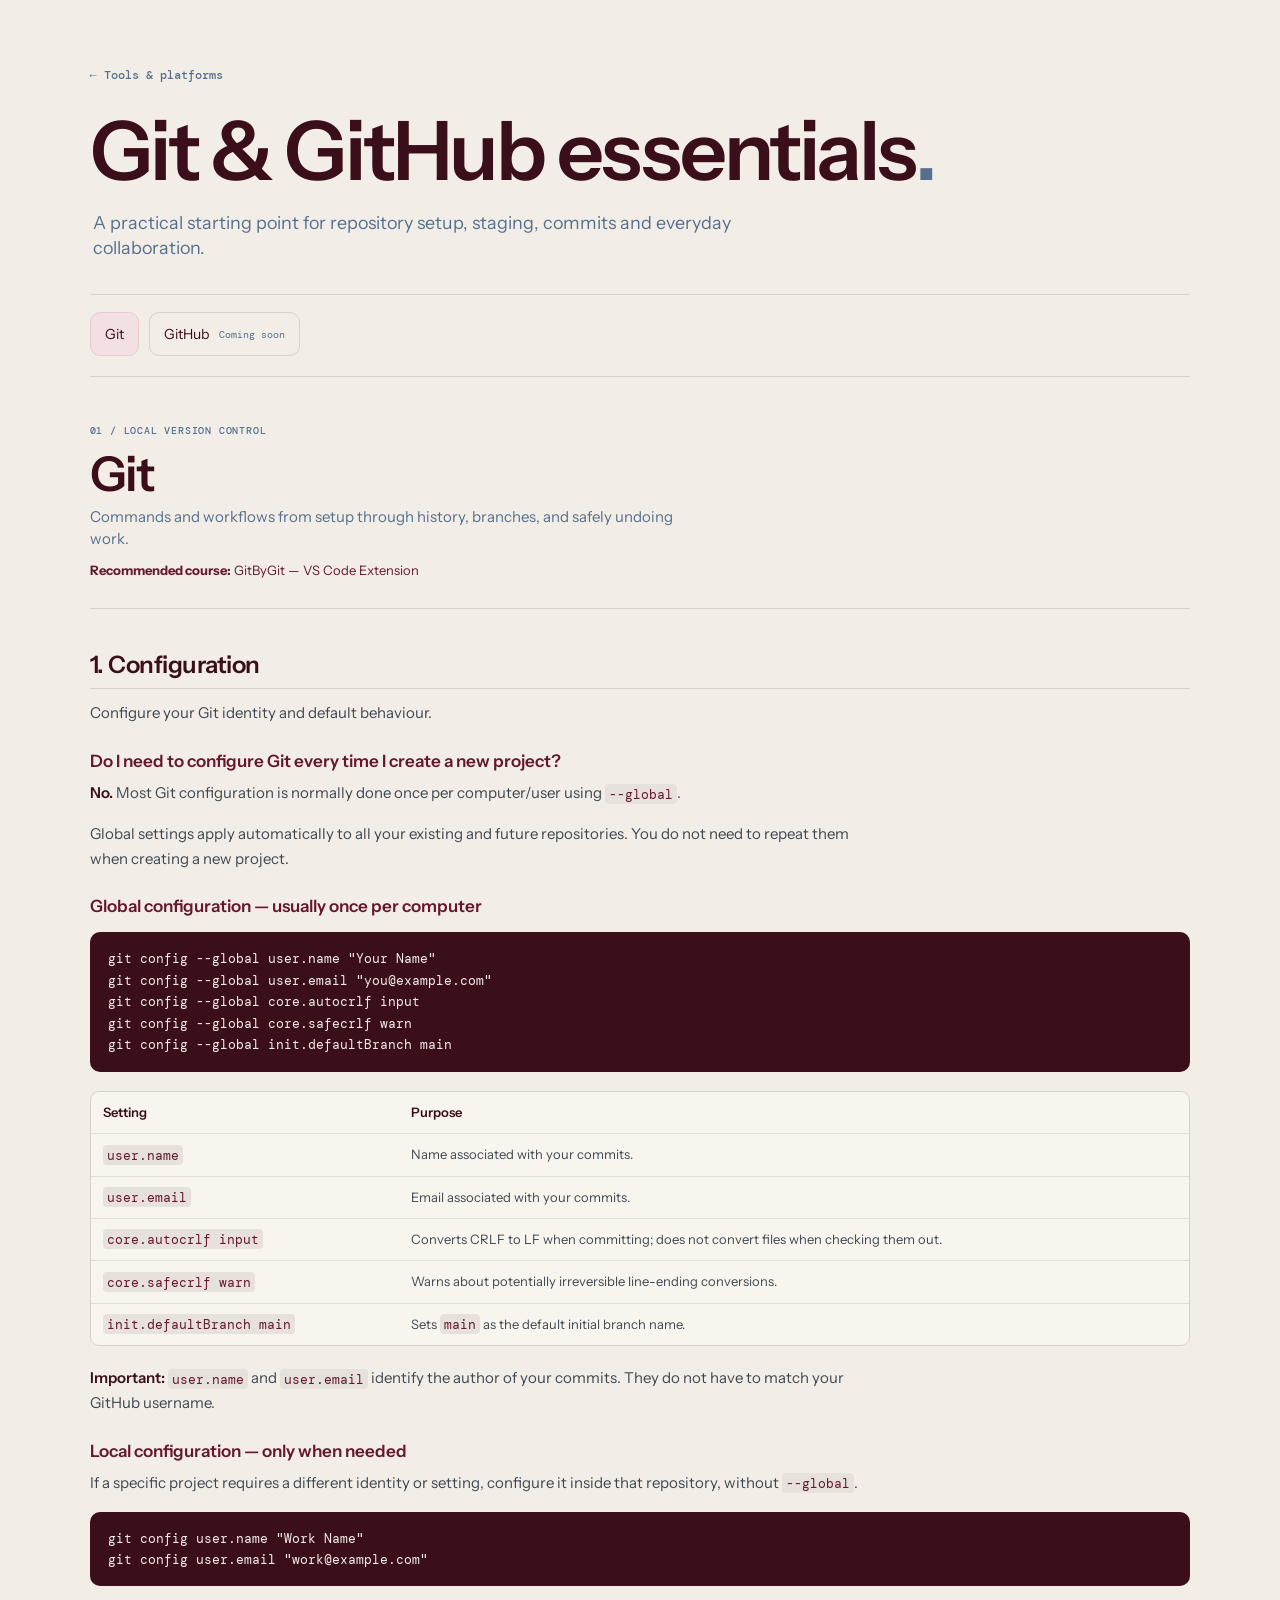
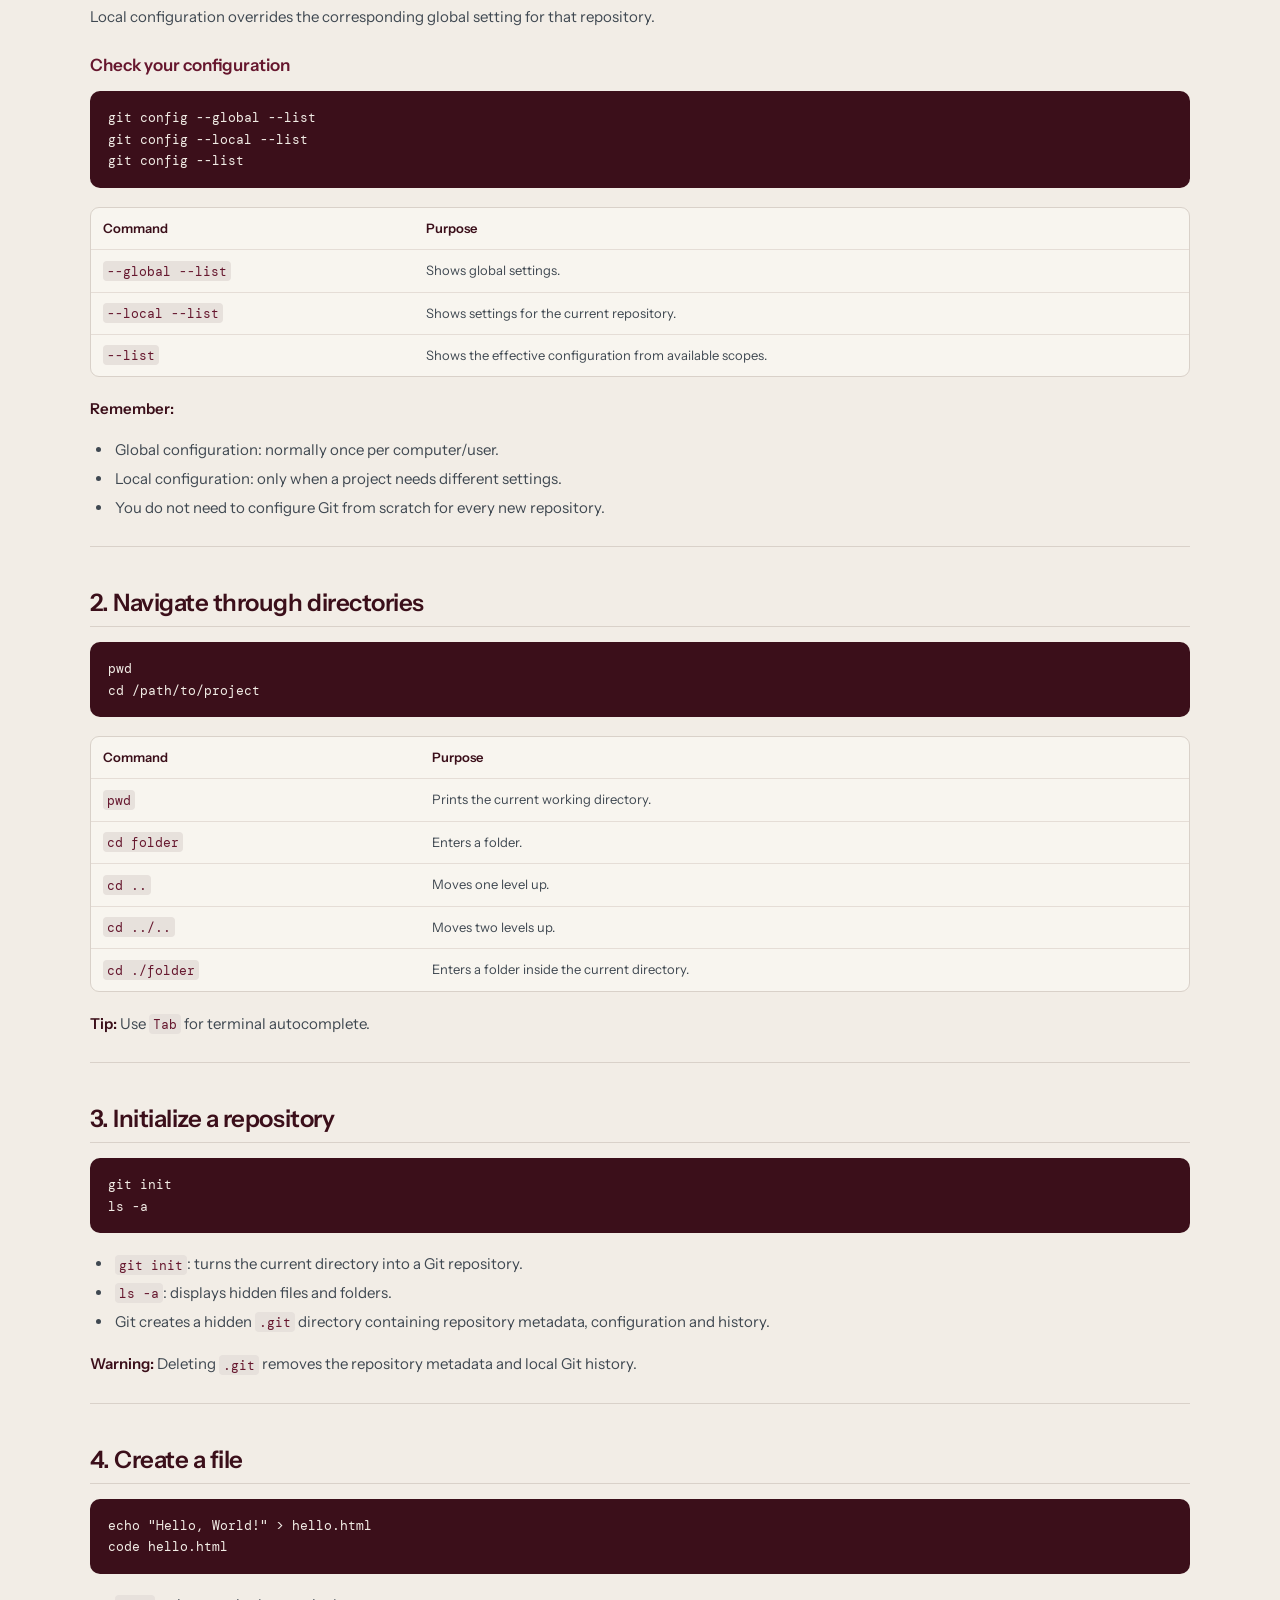
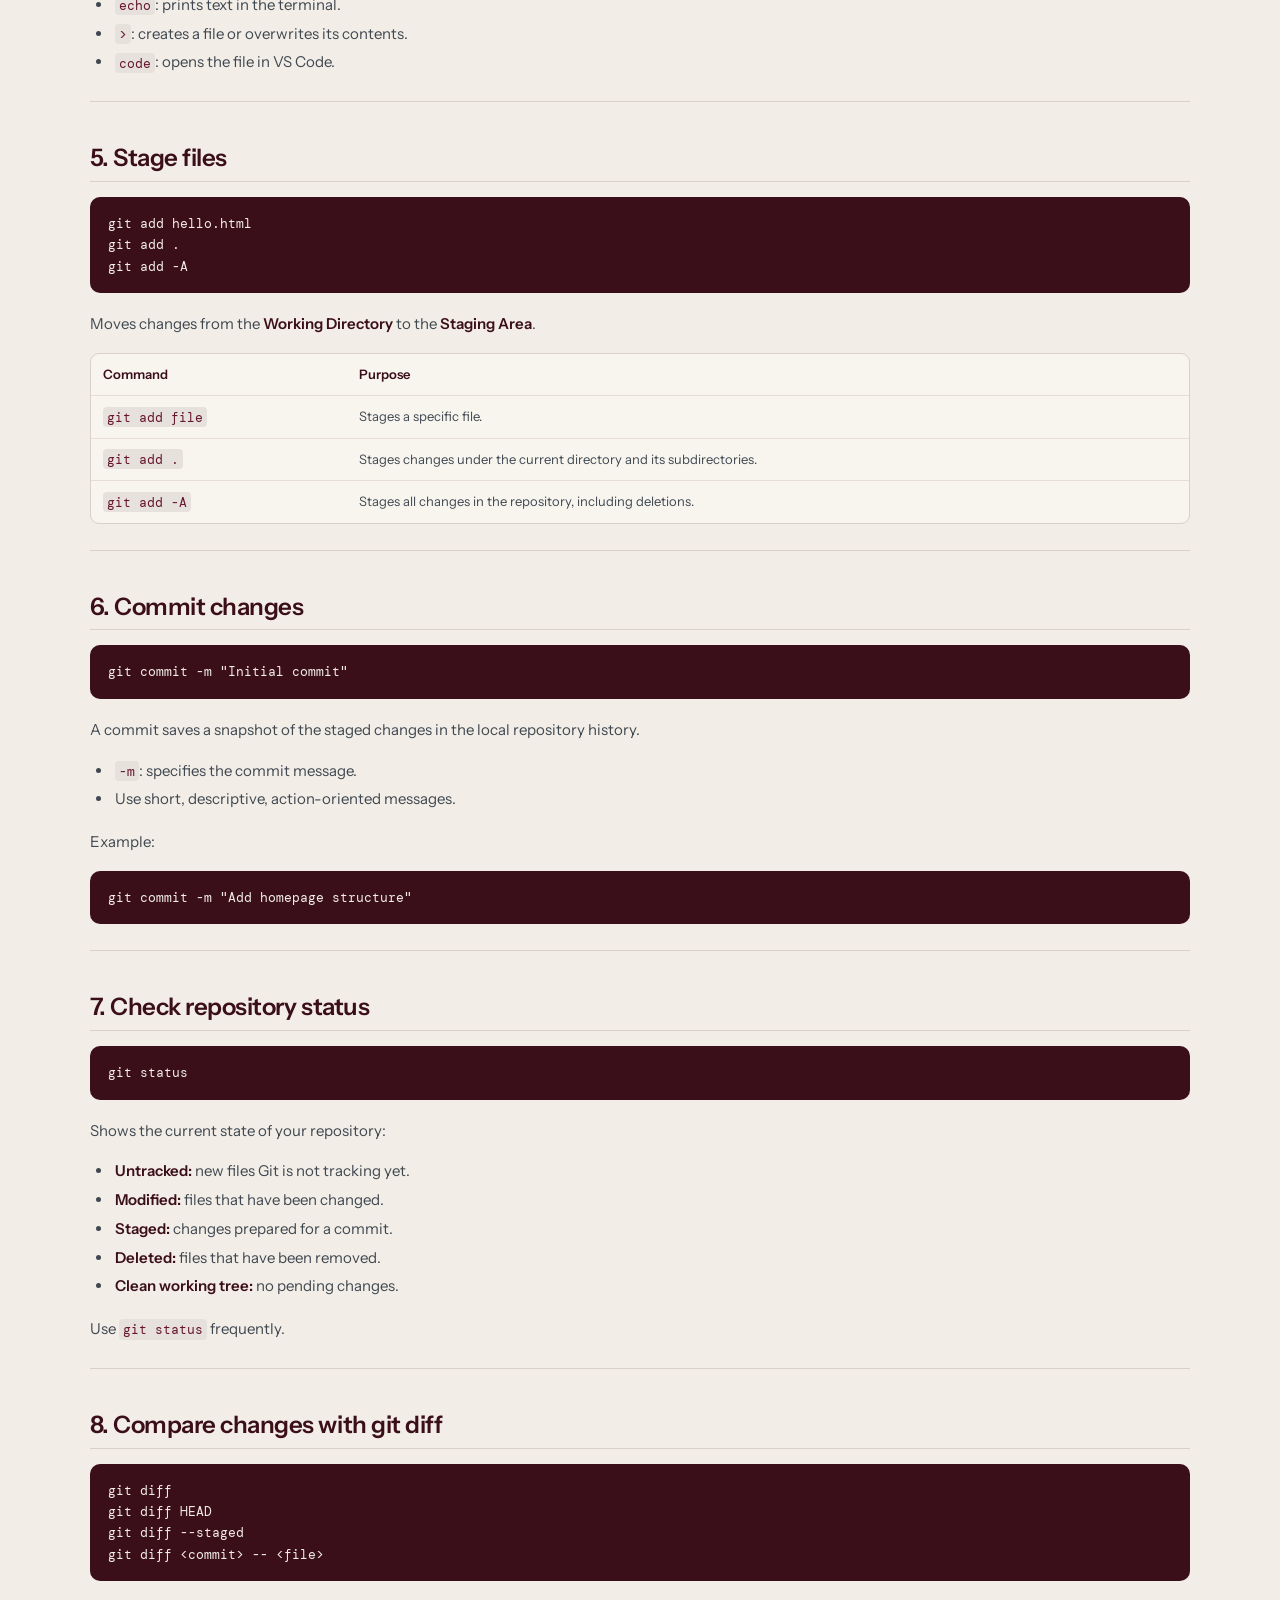
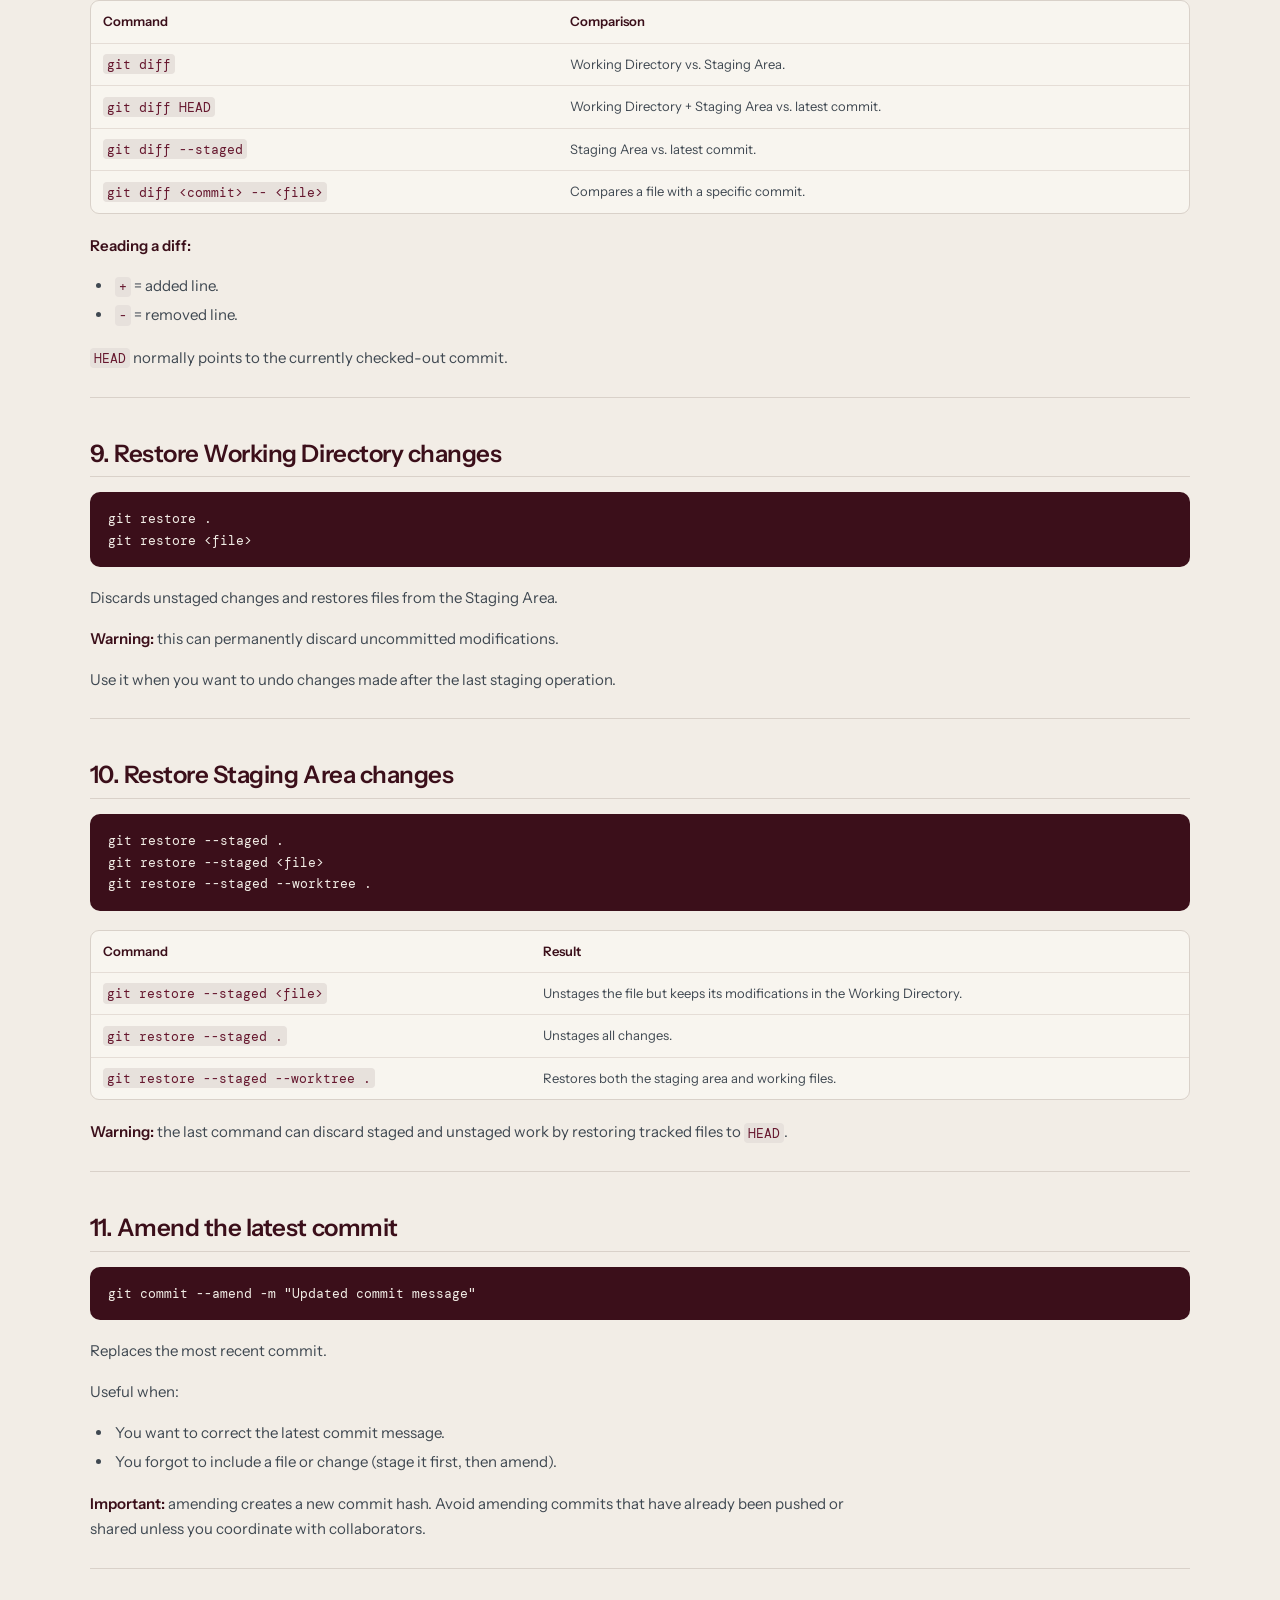
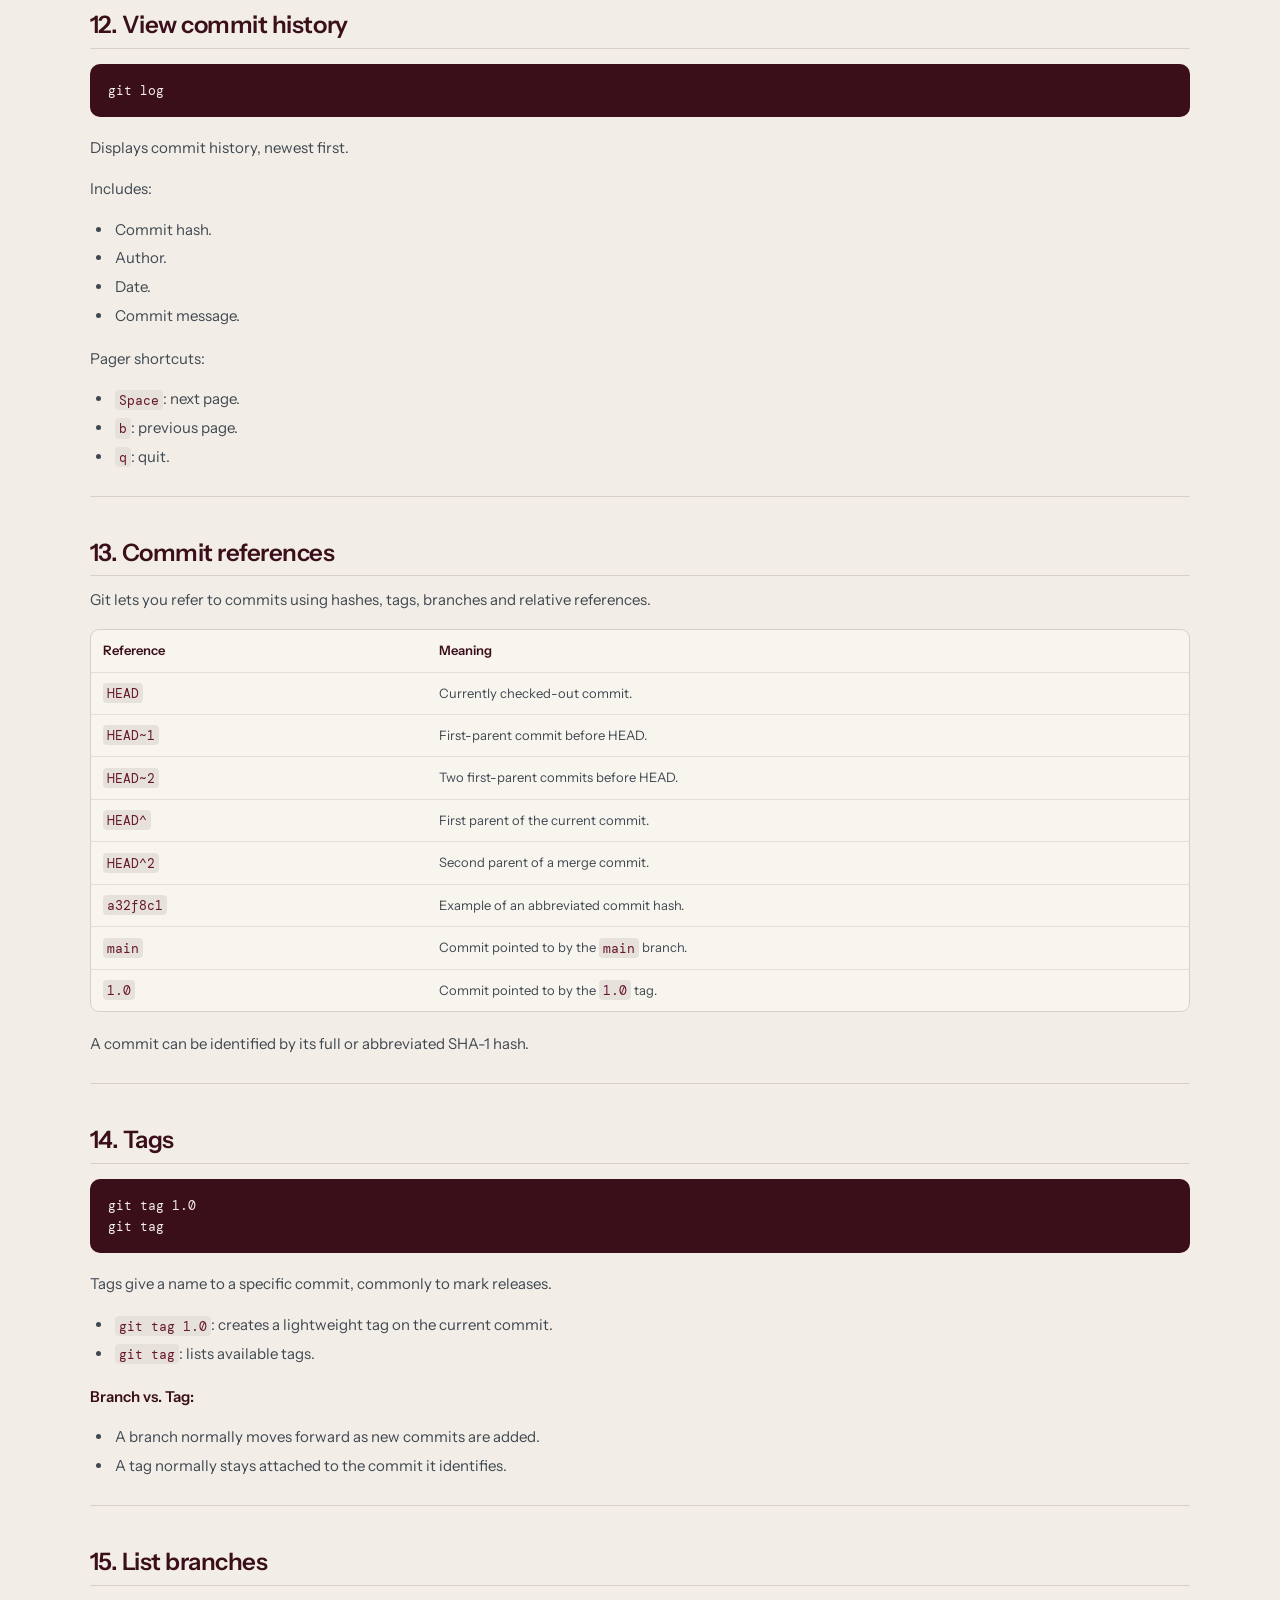
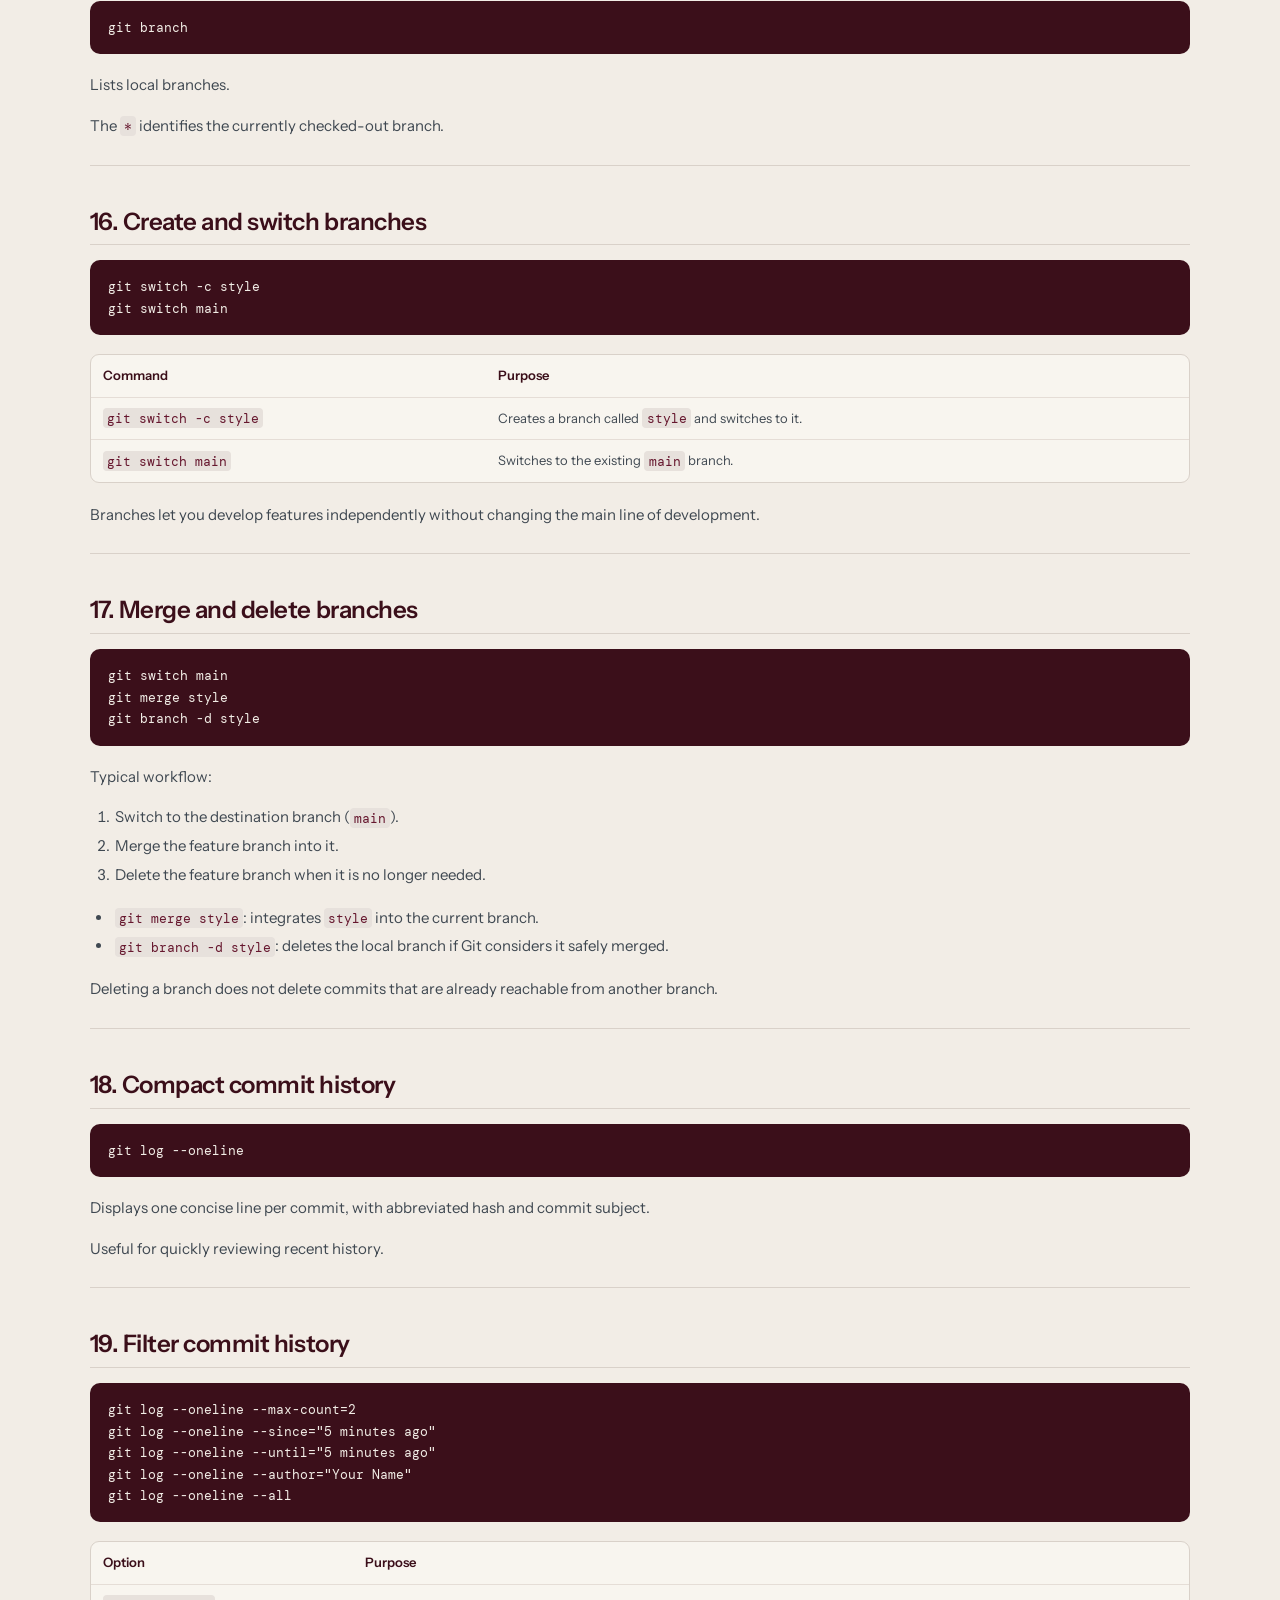
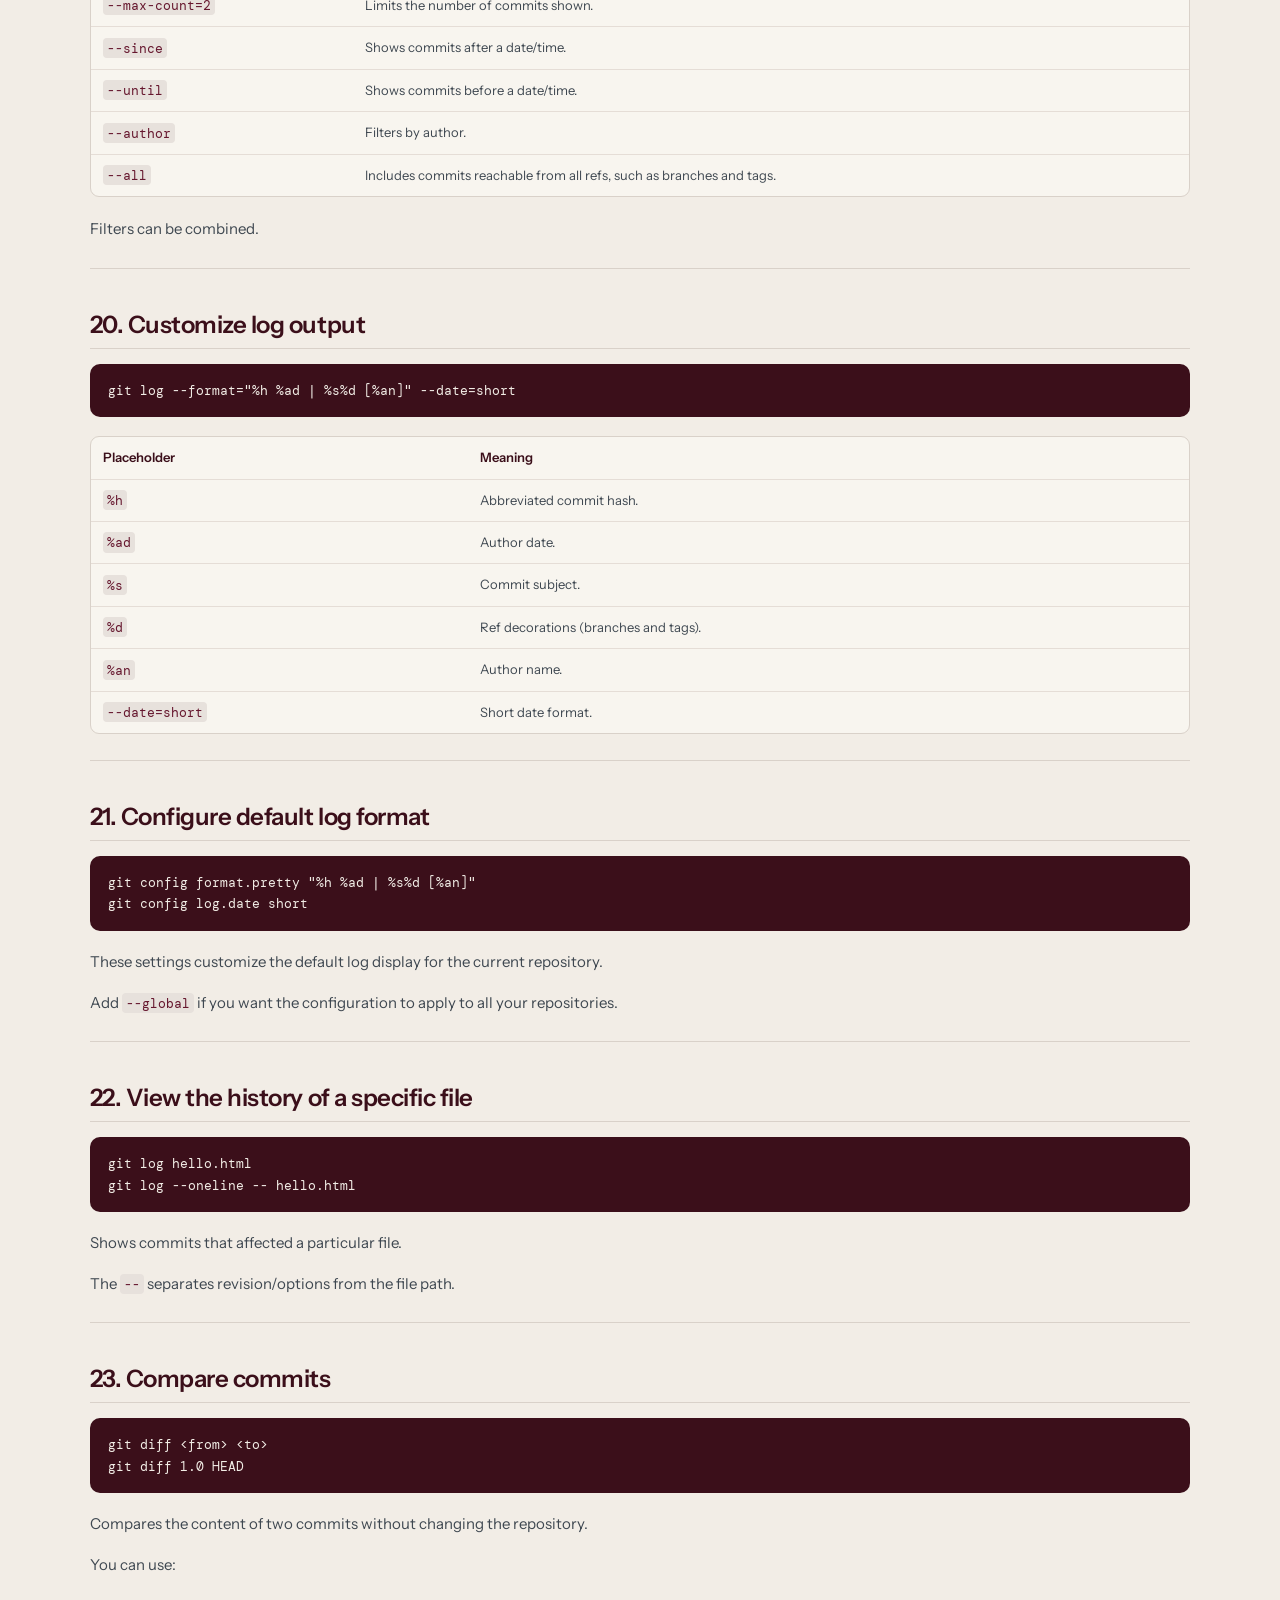
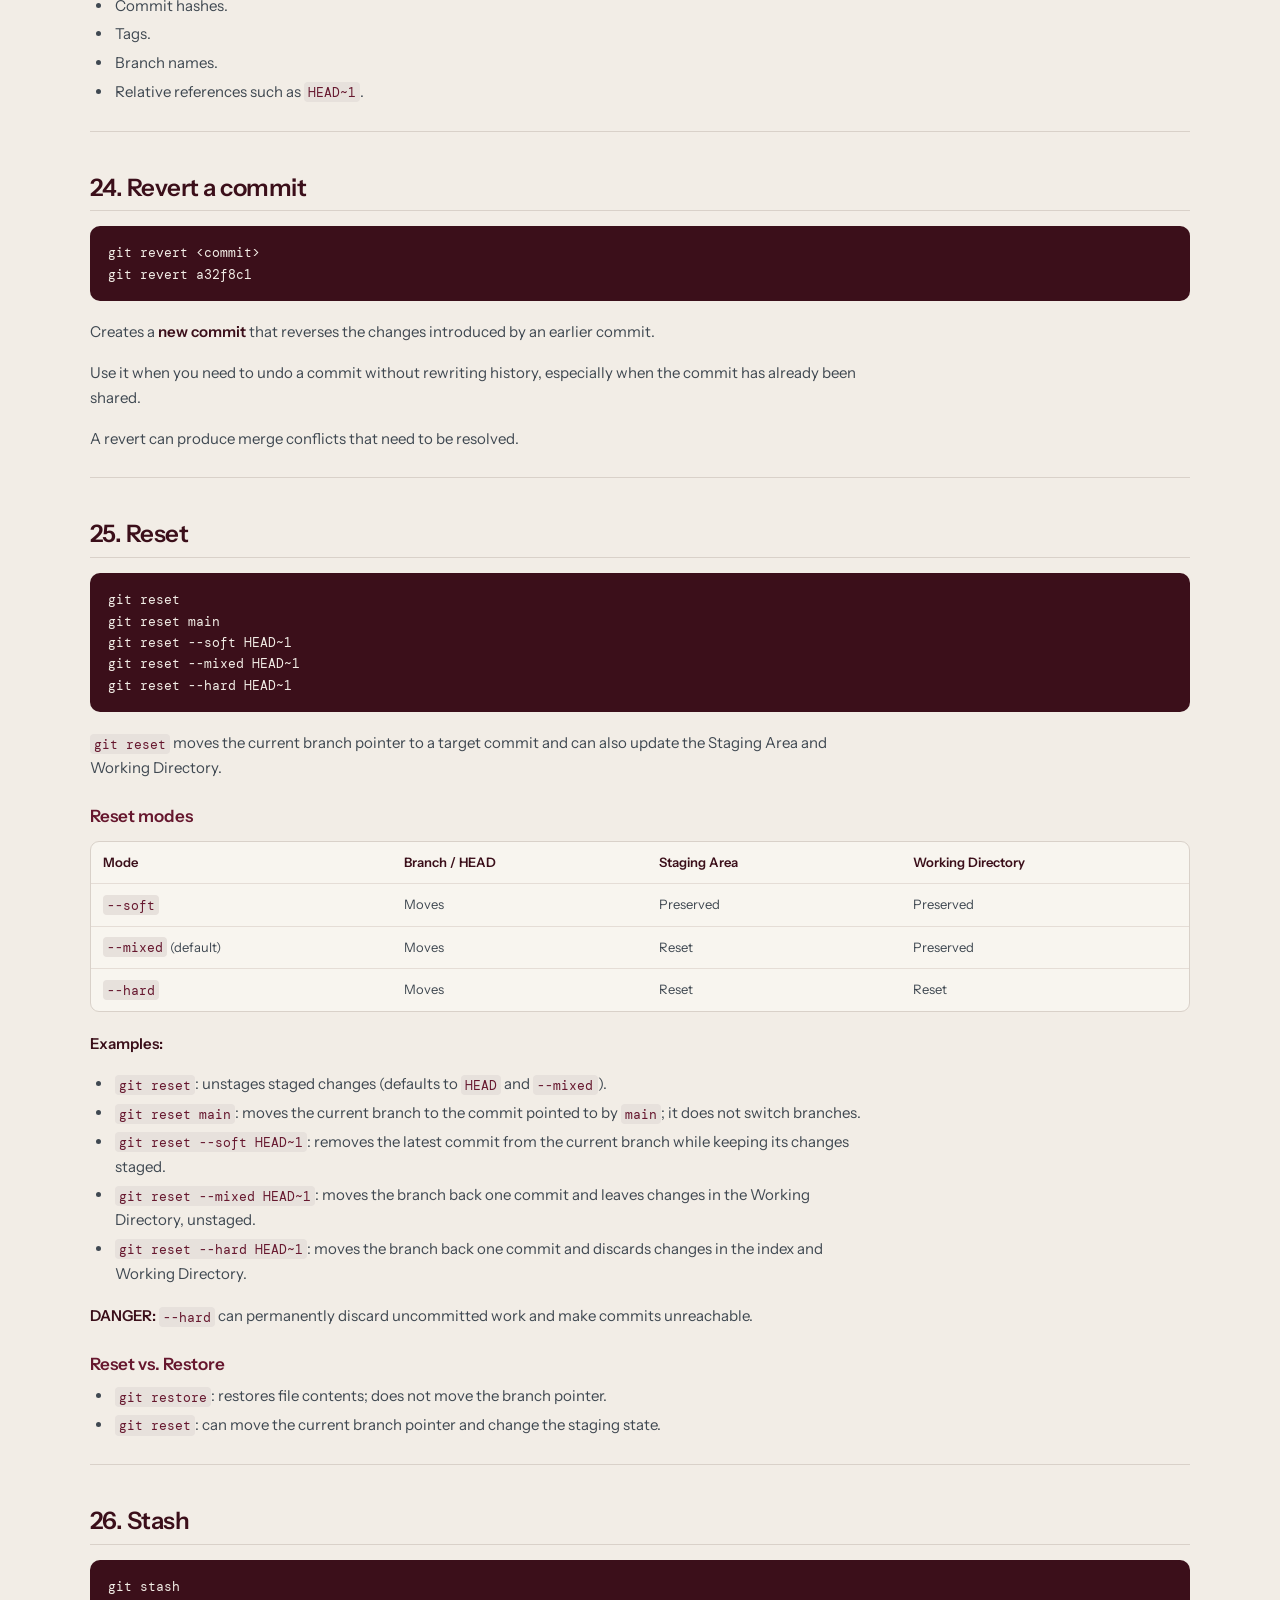
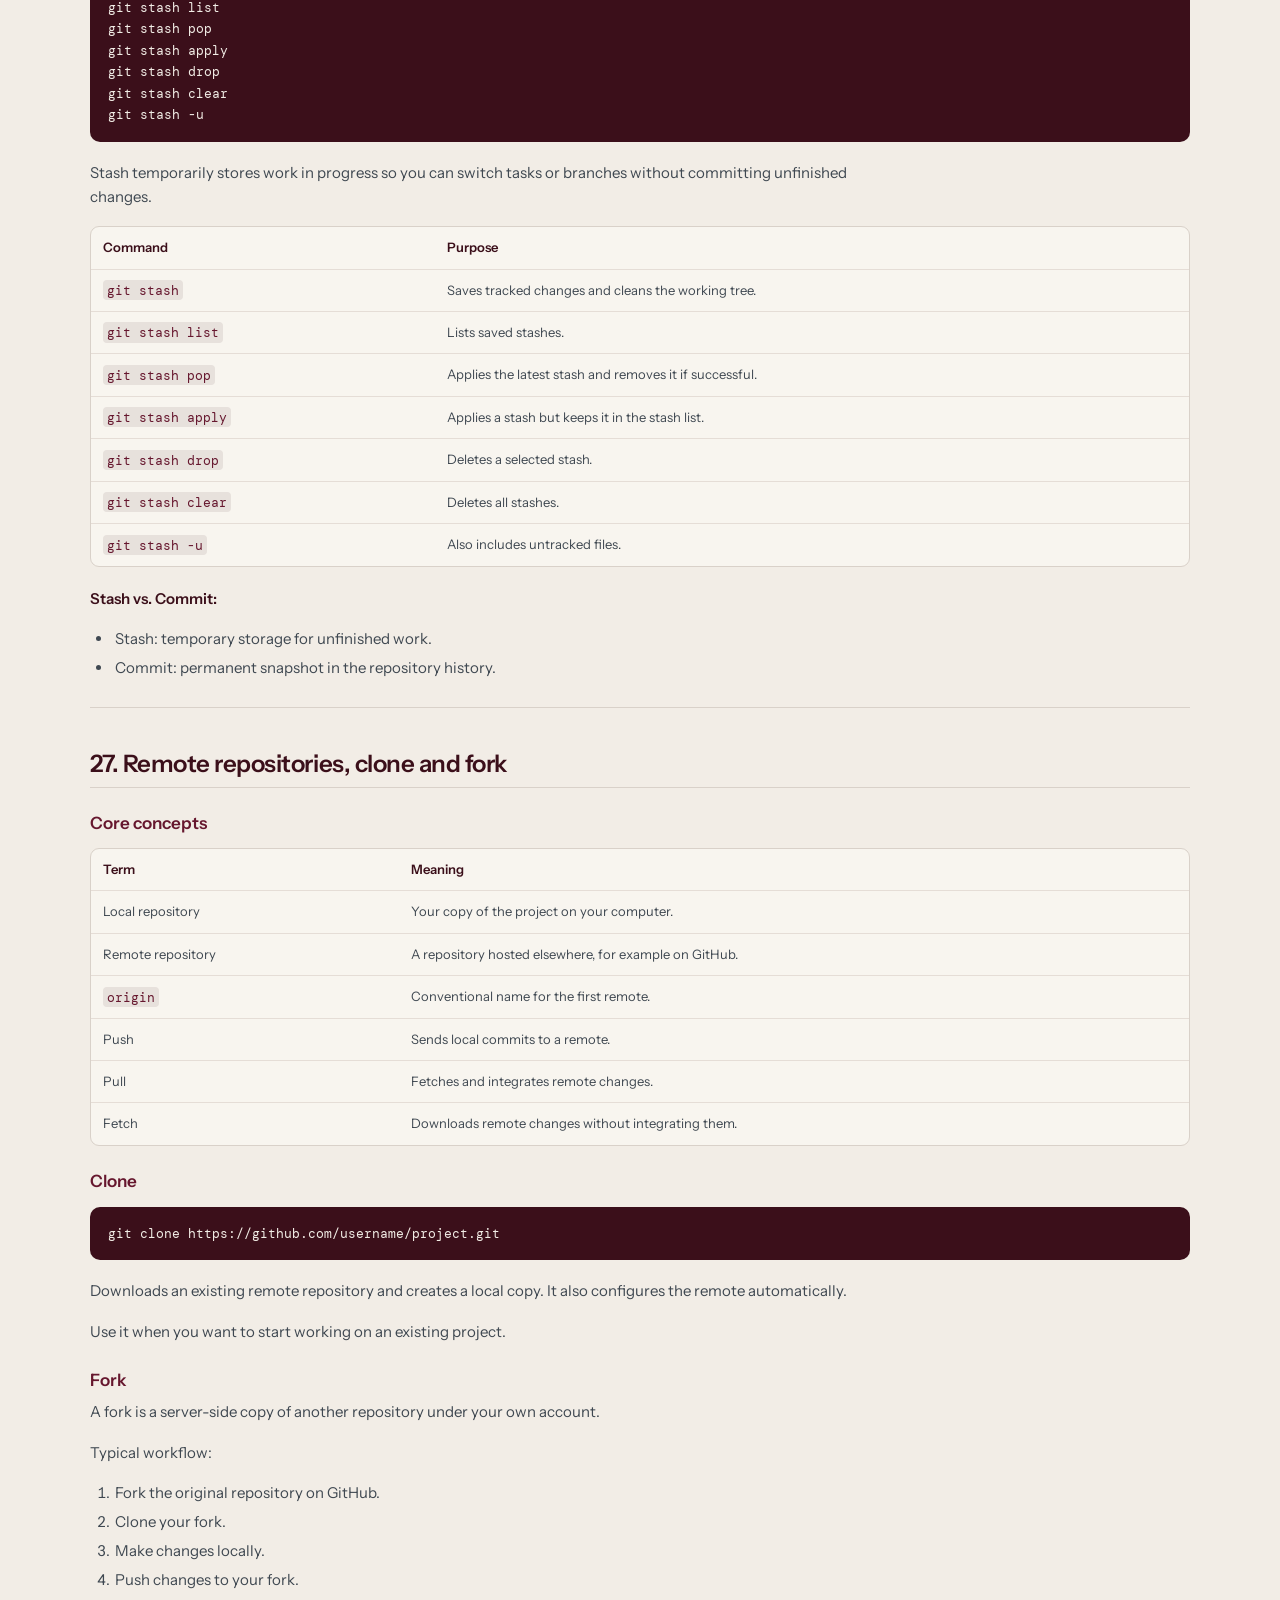
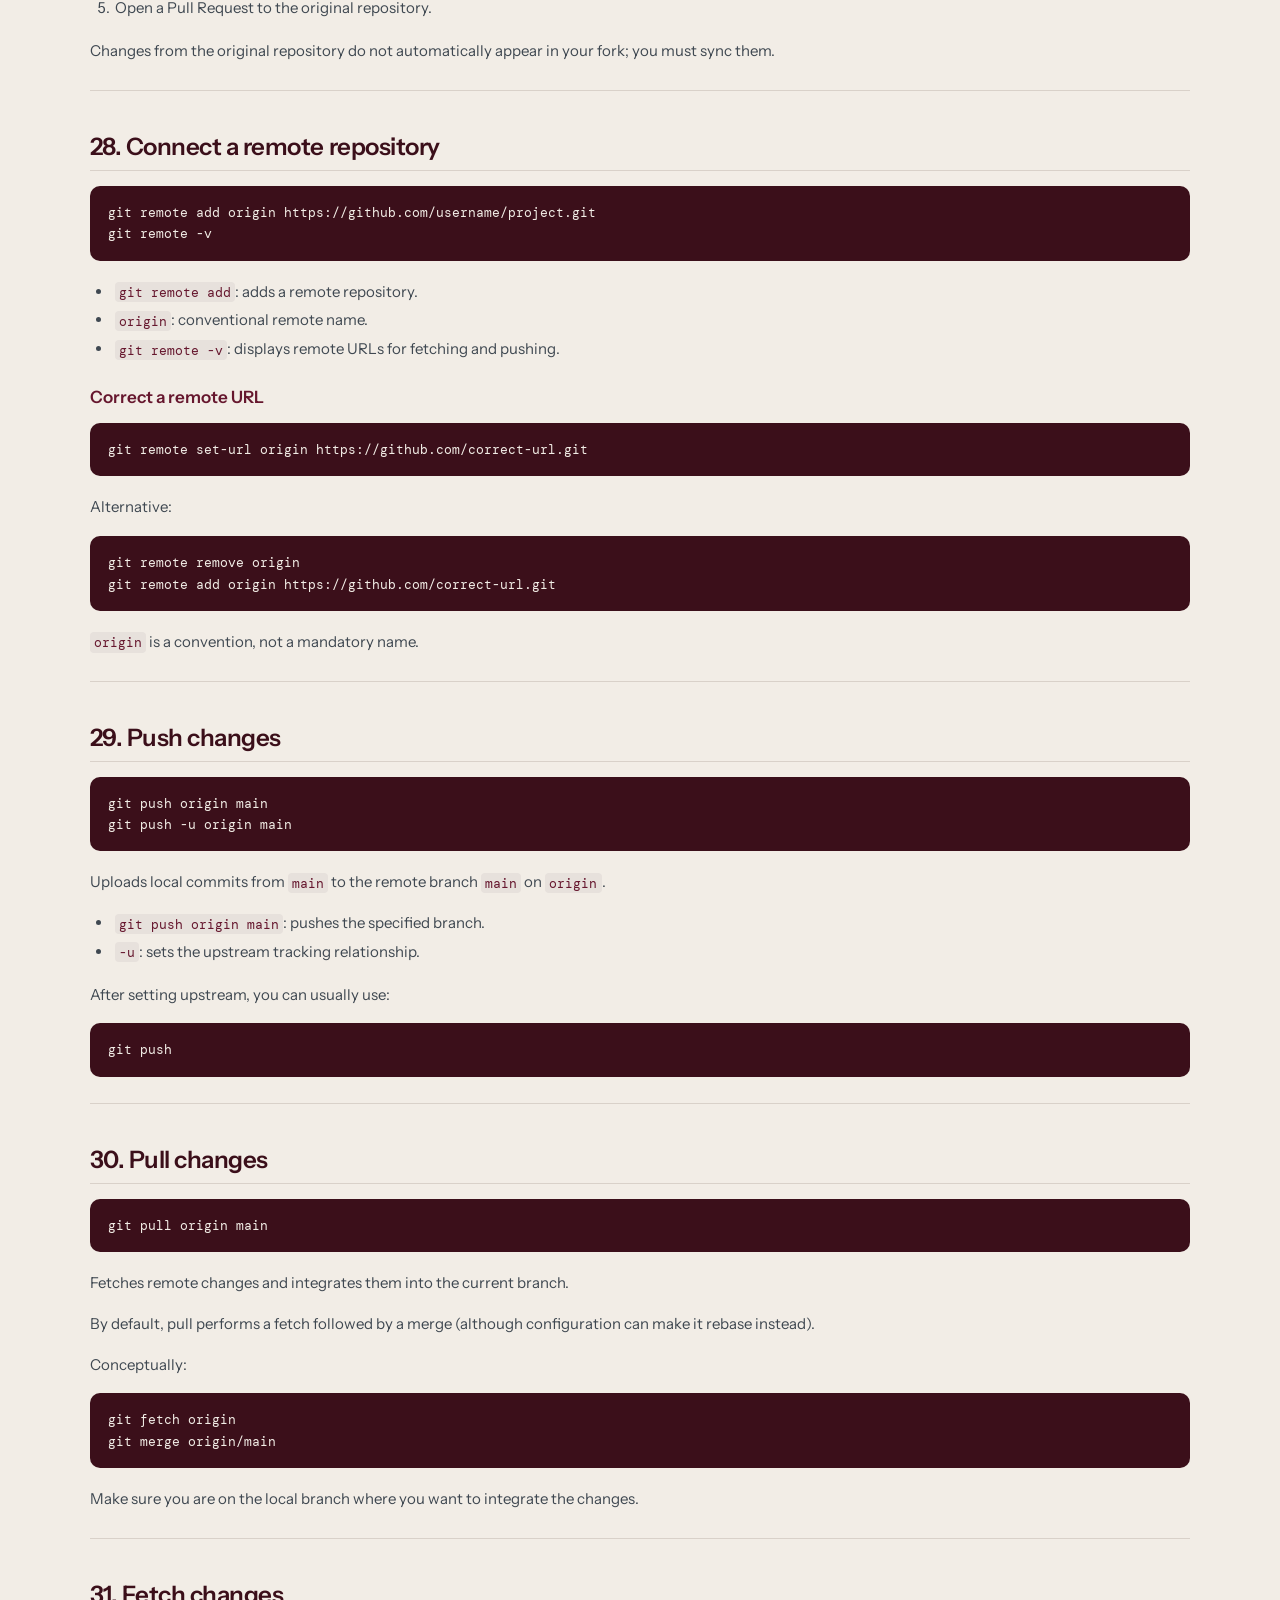
==== git-github.html @ 202cd022 "Vs Code & Git documentation" ====
<!doctype html>
<html lang="en">
<head>
  <meta charset="utf-8">
  <meta name="viewport" content="width=device-width, initial-scale=1">
  <meta name="theme-color" content="#f2ede6">
  <meta name="description" content="A practical Git reference for configuration, everyday commands, branches, history and collaboration.">
  <title>Git &amp; GitHub essentials · Data Knowledge Hub</title>
  <link rel="stylesheet" href="assets/css/styles.css">
  <script src="assets/js/guide-content.js" defer></script>
</head>
<body class="guide-page" data-guide-source="docs/tools/git-essentials.md">
  <main>
    <header class="guide-hero">
      <a class="guide-back" href="tools.html">← Tools &amp; platforms</a>
      <h1>Git &amp; GitHub essentials<i>.</i></h1>
      <p>A practical starting point for repository setup, staging, commits and everyday collaboration.</p>
    </header>
    <div class="guide-content">
      <nav class="guide-tabs" aria-label="Guide sections">
        <a class="guide-tab guide-tab-active" href="#git">Git</a>
        <a class="guide-tab" href="#github">GitHub <span>Coming soon</span></a>
      </nav>
      <section class="guide-section" id="git" aria-labelledby="git-heading">
        <div class="guide-section-heading">
          <span>01 / LOCAL VERSION CONTROL</span>
          <h2 id="git-heading">Git</h2>
          <p>Commands and workflows from setup through history, branches, and safely undoing work.</p>
          <p class="guide-course"><strong>Recommended course:</strong> GitByGit — VS Code Extension</p>
        </div>
        <article class="guide-markdown" id="guide-content" aria-live="polite">
          <p class="guide-loading">Loading the Git reference…</p>
        </article>
      </section>
      <section class="guide-section guide-github-section" id="github" aria-labelledby="github-heading">
        <div class="guide-section-heading">
          <span>02 / HOSTED COLLABORATION</span>
          <h2 id="github-heading">GitHub</h2>
          <p>This part of the guide is in progress.</p>
        </div>
        <div class="github-pending"><span aria-hidden="true">↗</span><p>GitHub setup, remotes, and collaboration notes will be added here.</p></div>
      </section>
      <footer class="collection-footer guide-footer">
        <a href="tools.html">← Back to tools</a>
        <a href="index.html">Data Knowledge Hub</a>
      </footer>
    </div>
  </main>
</body>
</html>
---- assets/css/styles.css ----
@import url('https://fonts.googleapis.com/css2?family=DM+Mono:wght@400;500&family=DM+Sans:wght@400;500;600;700&family=Instrument+Sans:wght@400;500;600;700&family=Manrope:wght@500;600;700;800&display=swap');

:root {
  color-scheme: light;
  --ink: #3b0f1a;
  --muted: #55708e;
  --soft: #657d98;
  --line: #d9d1c9;
  --paper: #f8f5ef;
  --canvas: #f2ede6;
  --navy: #3b0f1a;
  --red: #66172e;
  --red-dark: #66172e;
  --pink: #3b0f1a;
  --mint: #b7c7d9;
  --lavender: #55708e;
  --mono: 'DM Mono', ui-monospace, SFMono-Regular, Consolas, monospace;
  --sans: 'DM Sans', 'Segoe UI', sans-serif;
  --display: 'Manrope', 'DM Sans', sans-serif;
  --radius: 12px;
}

* { box-sizing: border-box; }
html { scroll-behavior: smooth; scrollbar-color: #c9b8bb var(--canvas); }
body { margin: 0; background: var(--canvas); color: var(--ink); font: 14px/1.5 var(--sans); -webkit-font-smoothing: antialiased; }
::selection { background: #d9c1c5; color: var(--navy); }
a { text-underline-offset: 3px; }
a:focus-visible, button:focus-visible, input:focus-visible { outline: 3px solid #b45c6b; outline-offset: 3px; }
.app-shell { min-height: 100vh; }

/* Navigation */
.sidebar { position: fixed; inset: 0 auto 0 0; z-index: 5; display: flex; width: 252px; flex-direction: column; padding: 28px 18px 22px; background: var(--pink); border-right: 1px solid #5a2a35; }
.brand { display: flex; align-items: center; gap: 12px; margin: 0 0 48px 3px; color: #f2ede6; text-decoration: none; }
.brand-mark { display: grid; width: 40px; height: 40px; place-items: center; border-radius: 12px; background: #66172e; color: #f2ede6; font: 500 12px var(--mono); letter-spacing: -1px; }
.brand strong { display: block; color: #f2ede6; font: 800 13px var(--display); letter-spacing: -.3px; }
.brand small { display: block; margin-top: 4px; color: #d4bfc2; font: 9px var(--mono); letter-spacing: .8px; }
.side-label, .eyebrow { color: #d4bfc2; font: 500 9px var(--mono); letter-spacing: 1.05px; }
.side-label { margin: 0 0 12px; padding-left: 11px; }
.side-nav { display: grid; gap: 4px; }
.nav-link { display: flex; min-height: 42px; align-items: center; gap: 11px; padding: 0 11px; border-radius: 8px; color: #f2ede6; font-size: 12px; text-decoration: none; transition: background .18s ease, color .18s ease; }
.nav-link:hover, .nav-link.active { background: #66172e; color: #f2ede6; }
.nav-link.active { font-weight: 700; }
.nav-icon { width: 18px; color: #b7c7d9; font-size: 16px; text-align: center; }
.nav-link.active .nav-icon { color: #b7c7d9; }
.nav-count { margin-left: auto; color: #716878; font: 10px var(--mono); }
.side-label-spaced { margin-top: 38px; }
.collection-list { display: grid; gap: 15px; padding: 4px 11px; }
.collection { display: flex; align-items: center; gap: 9px; color: #f2ede6; font-size: 11px; font-weight: 500; text-decoration: none; }
.collection:hover { color: var(--red-dark); }
.dot { width: 7px; height: 7px; border-radius: 50%; }
.dot-blue { background: #728aa3; }.dot-violet { background: #9181a7; }.dot-amber { background: #b8864d; }
.sidebar-bottom { margin-top: auto; padding: 17px 7px 0; border-top: 1px solid #69434b; }
.sync-indicator { display: flex; align-items: center; gap: 8px; color: #d4bfc2; font: 9px var(--mono); letter-spacing: .6px; }
.sync-indicator i { width: 7px; height: 7px; border-radius: 50%; background: #56836c; }
.sidebar-bottom p { margin: 15px 0 4px; color: #f2ede6; font: 700 12px var(--display); }
.sidebar-bottom small { color: #d4bfc2; font-size: 10px; }

/* Shared page frame */
.main-content { max-width: 1510px; margin-left: 252px; padding: 0 52px; }
.topbar { display: flex; height: 68px; align-items: center; justify-content: space-between; border-bottom: 1px solid var(--line); }
.breadcrumb { color: var(--soft); font-size: 11px; }
.breadcrumb a { color: var(--muted); text-decoration: none; }
.breadcrumb span { padding: 0 9px; color: #bbb4b9; }
.breadcrumb strong { color: #414257; font-weight: 600; }
.topbar-right { display: flex; align-items: center; gap: 18px; }
.date-label { color: var(--muted); font: 10px var(--mono); letter-spacing: .2px; }
.avatar { display: grid; width: 30px; height: 30px; place-items: center; border: 1px solid #ded5d8; border-radius: 50%; background: #f0e7e8; color: var(--navy); font: 10px var(--mono); }
.eyebrow { display: flex; align-items: center; gap: 8px; }
.eyebrow-line { width: 19px; height: 1px; background: #55708e; }
.welcome-row { display: flex; height: 218px; align-items: center; justify-content: space-between; overflow: hidden; padding: 8px 24px 0 4px; }
.welcome-row h1 { max-width: 640px; margin: 13px 0 8px; color: var(--navy); font: 800 36px/1.14 var(--display); letter-spacing: -1.25px; }
.period { color: var(--red); }
.welcome-copy { max-width: 52ch; margin: 0; color: var(--muted); font-size: 13px; line-height: 1.75; }
.welcome-art { position: relative; width: 242px; height: 198px; margin-right: 20px; }
.orbit { position: absolute; border: 1px solid #d8d5dc; border-radius: 50%; transform: rotate(-24deg); }
.orbit-one { top: 41px; left: 13px; width: 211px; height: 98px; }.orbit-two { top: 18px; left: 29px; width: 177px; height: 143px; transform: rotate(38deg); }
.art-core { position: absolute; top: 70px; left: 94px; display: grid; width: 53px; height: 53px; place-items: center; transform: rotate(-8deg); border-radius: 17px; background: var(--navy); box-shadow: 0 8px 20px #25274726; color: #e6e9e9; font: 12px var(--mono); }
.art-node { position: absolute; display: grid; width: 29px; height: 29px; place-items: center; border: 1px solid #d8d5dc; border-radius: 9px; background: var(--paper); color: #65866f; font: 12px var(--mono); }
.node-a { top: 45px; left: 43px; }.node-b { top: 49px; right: 38px; color: #697e9e; }.node-c { bottom: 25px; left: 64px; color: #a97947; }
.art-caption { position: absolute; right: -4px; bottom: 24px; color: #777586; font: 8px/1.7 var(--mono); letter-spacing: .8px; }

/* Overview */
.section-heading, .panel-heading { display: flex; align-items: end; justify-content: space-between; }
.section-heading { margin-bottom: 16px; }
.section-heading h2, .panel-heading h2 { margin: 0; color: #303148; font: 700 19px/1.3 var(--display); letter-spacing: -.55px; }
.text-link, .all-shortcuts { color: var(--red-dark); font-size: 11px; font-weight: 600; text-decoration: none; }
.text-link:hover, .all-shortcuts:hover { text-decoration: underline; }
.text-link span { padding-left: 5px; }
.feature-grid { display: grid; grid-template-columns: 1fr 1fr; gap: 16px; }
.feature-card { position: relative; height: 226px; overflow: hidden; padding: 18px 21px 0; border-radius: var(--radius); color: var(--ink); text-decoration: none; transition: transform .18s ease, box-shadow .18s ease; }
.feature-card:hover { transform: translateY(-2px); box-shadow: 0 12px 22px #28233b14; }
.tools-card { background: #66172e; }.projects-card { background: #55708e; }
.feature-head { display: flex; align-items: center; justify-content: space-between; }
.feature-symbol { color: #b7c7d9; font-size: 20px; }.projects-card .feature-symbol { color: #f2ede6; }
.feature-arrow { color: #f2ede6; font-size: 14px; }
.feature-kicker { margin-top: 11px; color: #ead9d8; font: 500 9px var(--mono); letter-spacing: .8px; }
.feature-card h3 { margin: 3px 0 4px; color: #f2ede6; font: 800 23px var(--display); letter-spacing: -.5px; }
.feature-card p { max-width: 36ch; margin: 0; color: #f2e9e4; font-size: 11px; line-height: 1.65; }
.tool-chips { display: flex; gap: 6px; margin-top: 12px; }
.tool-chips span { padding: 4px 7px; border: 1px solid #a76475; border-radius: 4px; background: #3b0f1a66; color: #f2ede6; font: 9px var(--mono); }
.tool-chips span:last-child { border-color: transparent; background: transparent; color: #f2dfe1; }
.project-path { display: flex; align-items: center; gap: 7px; margin-top: 18px; }
.project-path i { width: 24px; height: 1px; background: #c7d4df; }
.path-step { padding: 4px 6px; border: 1px solid #a8bbcf; border-radius: 4px; background: #3b0f1a4d; color: #f2ede6; font: 8px var(--mono); letter-spacing: .3px; }
.feature-foot { position: absolute; right: 21px; bottom: 0; left: 21px; display: flex; height: 38px; align-items: center; justify-content: space-between; border-top: 1px solid #a76475; color: #f2ede6; font-size: 10px; font-weight: 600; }
.projects-card .feature-foot { border-color: #9fb4ca; color: #f2ede6; }
.feature-foot span:last-child { color: #e5d6d8; font: 9px var(--mono); }
.lower-grid { display: grid; grid-template-columns: minmax(0, 1.7fr) minmax(250px, .9fr); align-items: start; gap: 17px; margin-top: 37px; }
.content-panel, .quick-panel { min-width: 0; padding: 20px; border: 1px solid var(--line); border-radius: var(--radius); background: var(--paper); }
.panel-heading { align-items: center; }
.panel-heading h2 { margin-top: 4px; font-size: 16px; }
.panel-heading .eyebrow { font-size: 8px; }
.filter-row { display: flex; gap: 5px; overflow-x: auto; margin: 17px 0 8px; }
.filter-chip { flex: none; padding: 6px 9px; border: 1px solid transparent; border-radius: 6px; background: transparent; color: #666779; font: 11px var(--sans); cursor: pointer; }
.filter-chip span { margin-left: 4px; color: #727286; font: 9px var(--mono); }
.filter-chip:hover, .filter-chip.selected { border-color: #e4cdd1; background: #f4e9eb; color: var(--red-dark); }
.document-row { display: flex; min-height: 66px; align-items: center; gap: 12px; padding: 9px 3px; border-top: 1px solid #eee9e8; color: var(--ink); text-decoration: none; }
.document-row:hover .document-title { color: var(--red-dark); }
.doc-icon { display: grid; width: 36px; height: 36px; flex: none; place-items: center; border-radius: 9px; background: #f1e8e9; color: var(--red-dark); font-size: 15px; }
.doc-main { min-width: 0; flex: 1; }
.document-title { display: block; overflow: hidden; color: #38394e; font-size: 12px; font-weight: 700; text-overflow: ellipsis; white-space: nowrap; }
.doc-meta { display: flex; align-items: center; gap: 7px; margin-top: 4px; color: #777789; font: 9px var(--mono); }
.doc-type { color: #526c5b; }.doc-tag { padding: 2px 5px; border-radius: 3px; background: #f2efed; color: #666477; }
.doc-date { color: #686a7c; font: 9px var(--mono); }
.empty-list { padding: 26px 8px; color: #686a7c; font-size: 12px; text-align: center; }
.quick-dots { color: #777789; letter-spacing: 2px; }
.quick-list { margin-top: 14px; }
.quick-item { display: flex; min-height: 53px; align-items: center; gap: 10px; border-bottom: 1px solid #eee9e8; text-decoration: none; }
.quick-item:last-child { border-bottom: 0; }
.quick-icon { display: grid; width: 29px; height: 29px; flex: none; place-items: center; border-radius: 8px; background: #dce4eb; color: #3b0f1a; font-size: 12px; }
.quick-item strong { display: block; color: #3f4055; font-size: 11px; font-weight: 700; }
.quick-item small { display: block; margin-top: 3px; color: #777789; font: 8px var(--mono); }
.quick-arrow { margin-left: auto; color: #777789; font-size: 12px; }
.all-shortcuts { display: block; margin: 12px 0 17px; }
.all-shortcuts span { float: right; }
.quote-card { position: relative; height: 137px; overflow: hidden; padding: 15px 17px; border-radius: 9px; background: #55708e; color: #f2ede6; }
.quote-mark { height: 24px; color: #d7b7bc; font: 28px Georgia, serif; }
.quote-card p { margin: 3px 0 10px; font: 700 13px/1.45 var(--display); letter-spacing: -.2px; }
.quote-rule { width: 27px; height: 1px; margin-bottom: 8px; background: #a9a0b2; }
.quote-card small { color: #ddd3dd; font: 8px var(--mono); letter-spacing: .6px; }
.quote-decoration { position: absolute; top: 17px; right: 14px; color: #ffffff12; font-size: 67px; }
.footer { display: flex; justify-content: space-between; margin-top: 34px; padding: 17px 0 24px; border-top: 1px solid var(--line); color: #777789; font: 8px var(--mono); letter-spacing: .6px; }
.footer i { padding: 0 4px; color: #9e96a0; font-style: normal; }
.footer a { color: #5f6e60; font: 10px var(--sans); letter-spacing: 0; text-decoration: none; }
.footer a:hover { color: var(--red-dark); text-decoration: underline; }
.visually-hidden { position: absolute; width: 1px; height: 1px; overflow: hidden; clip: rect(0,0,0,0); white-space: nowrap; }

/* Collection pages */
.collection-page { max-width: none; margin: 0; padding: 0; }
.collection-hero { display: grid; min-height: clamp(360px, 48vw, 520px); grid-template-columns: 1.08fr .92fr; margin: 0; padding: 0; }
.collection-intro { display: flex; flex-direction: column; justify-content: flex-end; padding: clamp(42px, 7.2vw, 112px); padding-bottom: clamp(54px, 9.5vh, 110px); background: #f2ede6; }
body[data-collection="projects"] .collection-hero { min-height: 276px; grid-template-columns: 1fr; }
body[data-collection="projects"] .collection-intro { min-height: 0; justify-content: flex-start; padding: clamp(30px, 4vw, 50px) clamp(24px, 7.2vw, 112px) 24px; }
body[data-collection="projects"] .collection-content { padding-top: clamp(16px, 2vw, 26px); }
body[data-collection="tools"] .collection-hero { min-height: 276px; grid-template-columns: 1fr; }
body[data-collection="tools"] .collection-intro { min-height: 0; justify-content: flex-start; padding: clamp(30px, 4vw, 50px) clamp(24px, 7.2vw, 112px) 24px; }
body[data-collection="tools"] .collection-content { padding-top: clamp(16px, 2vw, 26px); }
.collection-intro h1 { margin: 0; color: #3b0f1a; font: 600 clamp(56px, 7.3vw, 96px)/.99 'Instrument Sans', sans-serif; letter-spacing: -.035em; }
.collection-intro h1 i { color: #55708e; font-style: normal; }
.collection-intro p { max-width: 34ch; margin: 22px 0 0 4px; color: #55708e; font: 400 clamp(16px, 1.35vw, 19px)/1.35 'Instrument Sans', sans-serif; }
body[data-collection="projects"] .collection-intro h1 i { color: #9a5267; }
body[data-collection="projects"] .collection-intro p { color: #9a5267; }
.collection-next { display: flex; align-items: flex-end; justify-content: space-between; gap: 18px; padding: clamp(30px, 4.5vw, 64px); color: #f2ede6; font: 500 clamp(34px, 4.5vw, 60px)/1 'Instrument Sans', sans-serif; letter-spacing: -.035em; text-decoration: none; transition: filter .2s ease; }
.tools-next { background: #66172e; }.projects-next { background: #55708e; }
.collection-next:hover { filter: brightness(1.08); }
.collection-next span { transition: transform .28s cubic-bezier(.2,.8,.2,1); }
.collection-next:hover span { transform: translateX(4px); }
.collection-next svg { width: 27px; height: 27px; flex: none; margin-bottom: 5px; fill: none; stroke: #b7c7d9; stroke-linecap: round; stroke-linejoin: round; stroke-width: 1.5; transition: transform .28s cubic-bezier(.2,.8,.2,1); }
.collection-next:hover svg { transform: translate(3px, -3px); }
.collection-next:focus-visible { outline-offset: -7px; }
.collection-content { width: min(1320px, 100%); margin: 0 auto; padding: clamp(38px, 5vw, 68px) clamp(20px, 4.5vw, 64px) 0; }
.collection-controls { display: flex; align-items: end; justify-content: space-between; gap: 22px; margin-bottom: 22px; }
.collection-controls h2 { margin: 0; color: #3b0f1a; font: 600 clamp(25px, 3vw, 34px)/1.1 'Instrument Sans', sans-serif; letter-spacing: -.025em; }
.collection-filters { position: relative; display: flex; flex-wrap: wrap; align-items: center; justify-content: flex-end; gap: 12px; overflow: visible; }
.collection-filters .filter-chip { display: grid; width: 56px; min-height: 46px; place-items: center; padding: 0; border: 1px solid #e7cbd1; border-radius: 12px; background: #f8f5ef; color: #3b0f1a; font-size: 14px; }
.collection-filters .filter-chip.selected { border-color: #e7cbd1; background: #f2e0e4; color: #3b0f1a; }
.filter-dropdown { position: relative; }
.filter-dropdown-toggle { display: flex; width: 190px; min-height: 46px; align-items: center; justify-content: space-between; gap: 14px; padding: 0 13px; border: 1px solid #d9cfc8; border-radius: 12px; background: #f8f5ef; color: #3b0f1a; font: 500 14px 'Instrument Sans', sans-serif; cursor: pointer; }
.filter-dropdown-toggle:hover, .filter-dropdown-toggle[aria-expanded="true"] { border-color: #b8a3a4; background: #fffaf5; }
.filter-dropdown-toggle svg { width: 18px; height: 18px; flex: none; fill: none; stroke: currentColor; stroke-linecap: round; stroke-linejoin: round; stroke-width: 1.8; transition: transform .18s ease; }
.filter-dropdown-toggle[aria-expanded="true"] svg { transform: rotate(180deg); }
.filter-dropdown-menu { position: absolute; z-index: 10; top: calc(100% + 8px); right: 0; width: min(300px, calc(100vw - 40px)); max-height: 300px; overflow-y: auto; padding: 7px; border: 1px solid #ded3cc; border-radius: 12px; background: #f8f5ef; box-shadow: 0 12px 28px #3b0f1a20; }
.filter-dropdown-menu[hidden] { display: none; }
.filter-option { display: flex; min-height: 44px; align-items: center; gap: 10px; padding: 7px 9px; border-radius: 7px; color: #3b0f1a; font: 400 14px/1.35 'Instrument Sans', sans-serif; cursor: pointer; }
.filter-option:hover { background: #eee5e1; }
.filter-option input { width: 16px; height: 16px; margin: 0; accent-color: #66172e; }
.collection-grid { display: grid; grid-auto-rows: 1fr; grid-template-columns: repeat(2, minmax(0, 1fr)); gap: 16px; }
.library-card { display: flex; min-height: 210px; flex-direction: column; overflow: hidden; padding: 18px 19px 0; border: 1px solid var(--line); border-radius: var(--radius); background: #f8f5ef; color: inherit; text-decoration: none; cursor: pointer; transition: transform .2s ease, border-color .2s ease; }
.library-card:hover { transform: translateY(-2px); border-color: #b7a5a5; }
.library-card:focus-visible { outline: 3px solid #55708e; outline-offset: 3px; }
.library-card-top { display: flex; align-items: center; justify-content: space-between; }
.library-card-icon { display: grid; width: 36px; height: 36px; place-items: center; border-radius: 9px; background: #f0dfe1; color: #66172e; font: 15px var(--mono); }
.projects-library-card .library-card-icon { background: #dce4eb; color: #3b0f1a; }
.difficulty { padding: 5px 9px; border: 1px solid #d8cfc8; border-radius: 20px; color: #55708e; font: 9px var(--mono); }
.library-card-type { margin-top: 14px; color: #55708e; font: 9px var(--mono); letter-spacing: .6px; text-transform: uppercase; }
.projects-library-card .library-card-type { color: #66172e; }
.library-card h3 { margin: 5px 0; color: #3b0f1a; font: 700 18px 'Instrument Sans', sans-serif; letter-spacing: -.02em; }
.library-card p { max-width: 58ch; margin: 0; color: #4f5861; font-size: 13px; line-height: 1.55; }
.library-card-tags { display: flex; flex-wrap: wrap; gap: 6px; margin: 12px 0 14px; }
.library-card-tags span { padding: 5px 7px; border-radius: 4px; background: #eee9e4; color: #3b0f1a; font: 9px var(--mono); }
.projects-library-card .library-card-tags span { background: #e4e9ef; color: #3b0f1a; }
.library-card-bottom { display: flex; min-height: 42px; align-items: center; justify-content: flex-end; gap: 10px; margin-top: auto; border-top: 1px solid #e3dcd5; color: #55708e; font: 9px var(--mono); letter-spacing: .35px; }
.library-card-action { color: #66172e; font: 600 11px 'Instrument Sans', sans-serif; letter-spacing: 0; }
.projects-library-card .library-card-action { color: #3b0f1a; }
.library-card-bottom b { padding-left: 3px; font-weight: 600; }
.collection-empty { grid-column: 1 / -1; padding: 35px; border: 1px solid var(--line); border-radius: var(--radius); background: #f8f5ef; color: #55708e; font-size: 14px; text-align: center; }
.collection-footer { display: flex; justify-content: space-between; gap: 20px; margin-top: 54px; padding: 19px 0 30px; border-top: 1px solid #d9d1c9; }
.collection-footer a { color: #55708e; font: 500 12px 'Instrument Sans', sans-serif; text-decoration: none; }
.collection-footer a:hover { color: #66172e; text-decoration: underline; }

@media (max-width: 1050px) {
  .main-content { padding: 0 32px; }
  .sidebar { width: 224px; }
  .main-content { margin-left: 224px; }
  .welcome-art { margin-right: 0; transform: scale(.86); transform-origin: right center; }
  .lower-grid { grid-template-columns: minmax(0, 1.4fr) minmax(225px, .8fr); }
}
@media (max-width: 780px) {
  .sidebar { width: 66px; padding: 19px 9px; }
  .brand { justify-content: center; margin: 0 auto 36px; }
  .brand > span:last-child, .sidebar .side-label, .side-nav .nav-link:not(.active), .collection-list, .sidebar-bottom { display: none; }
  .nav-link { justify-content: center; padding: 0; font-size: 0; }
  .nav-icon { font-size: 18px; }
  .nav-count { display: none; }
  .side-nav { gap: 9px; }
  .main-content { margin-left: 66px; padding: 0 24px; }
  .welcome-row { height: 204px; padding-left: 0; }
  .welcome-row h1 { font-size: 32px; }
  .welcome-art { margin-right: -18px; transform: scale(.7); }
  .lower-grid { grid-template-columns: 1fr; }
  .quick-panel { display: grid; grid-template-columns: 1fr 1fr; column-gap: 22px; }
  .quick-panel > .panel-heading, .quick-panel > .all-shortcuts { grid-column: 1 / -1; }
  .quote-card { align-self: end; }
  .feature-card { padding-right: 16px; padding-left: 16px; }
  .feature-foot { right: 16px; left: 16px; }
  .collection-hero { min-height: 0; grid-template-columns: 1fr .9fr; padding: 0; }
  .collection-intro { min-height: 320px; padding: 42px 34px; }
  .collection-next { padding: 30px; }
  .collection-controls { align-items: start; flex-direction: column; gap: 12px; }
  .collection-filters { justify-content: flex-start; }
  .collection-grid { grid-template-columns: repeat(2, minmax(0, 1fr)); }
}
@media (max-width: 540px) {
  .main-content { padding: 0 16px; }
  .topbar { height: 56px; }
  .date-label { display: none; }
  .welcome-row { height: 177px; padding-top: 5px; }
  .welcome-art { display: none; }
  .welcome-row h1 { max-width: 310px; font-size: 29px; letter-spacing: -.9px; white-space: normal; }
  .welcome-copy { max-width: 37ch; font-size: 12px; }
  .section-heading { align-items: start; gap: 10px; }
  .section-heading h2 { font-size: 16px; }
  .section-heading .text-link { margin-top: 8px; font-size: 10px; white-space: nowrap; }
  .feature-grid { grid-template-columns: 1fr; gap: 10px; }
  .feature-card { height: 211px; padding-top: 14px; }
  .feature-card h3 { font-size: 21px; }
  .feature-card p { font-size: 11px; }
  .tool-chips { gap: 4px; }
  .tool-chips span { padding: 4px 6px; font-size: 8px; }
  .project-path { gap: 5px; }
  .project-path i { width: 18px; }
  .path-step { padding: 4px 5px; font-size: 7px; }
  .lower-grid { gap: 12px; margin-top: 25px; }
  .content-panel, .quick-panel { padding: 14px; }
  .panel-heading h2 { font-size: 15px; }
  .doc-date { display: none; }
  .quick-panel { display: block; }
  .quote-card { margin-top: 10px; }
  .footer { gap: 12px; font-size: 7px; }
  .footer a { font-size: 9px; white-space: nowrap; }
  .collection-hero { min-height: 0; grid-template-columns: 1fr; margin: 0; padding: 0; }
  .collection-intro { min-height: 310px; padding: 36px 24px 42px; }
  .collection-intro h1 { font-size: clamp(54px, 13vw, 72px); }
  .collection-intro p { max-width: 34ch; font-size: 16px; }
  .collection-next { min-height: 150px; padding: 25px 24px; font-size: 38px; }
  .collection-content { padding: 35px 18px 0; }
  .collection-controls { align-items: stretch; }
  .collection-controls h2 { font-size: 26px; }
  .collection-filters { width: 100%; max-width: 100%; flex-wrap: wrap; justify-content: flex-start; gap: 10px; overflow: visible; }
  .filter-dropdown-toggle { width: min(190px, calc(100vw - 108px)); min-width: 0; font-size: 13px; }
  .collection-grid { grid-template-columns: 1fr; gap: 11px; }
  .library-card { min-height: 210px; padding: 15px 16px 0; }
  .collection-filters .filter-chip, .filter-dropdown-toggle { min-height: 46px; }
}
@media (pointer: coarse) {
  .collection-filters .filter-chip, .filter-dropdown-toggle { min-height: 46px; }
  .filter-option { min-height: 44px; }
}
@media (prefers-reduced-motion: reduce) {
  *, *::before, *::after { scroll-behavior: auto !important; transition: none !important; }
}

/* Home gateway */
.home-gateway { min-height: 100vh; min-height: 100svh; background: #f2ede6; color: #3b0f1a; font-family: 'Instrument Sans', sans-serif; }
.gateway-layout { display: grid; min-height: 100vh; min-height: 100svh; grid-template-columns: 1.08fr .92fr; }
.gateway-intro { display: flex; min-width: 0; flex-direction: column; justify-content: flex-end; padding: clamp(42px, 7.2vw, 112px); padding-bottom: clamp(54px, 9.5vh, 110px); }
.gateway-intro h1 { margin: 0; color: #3b0f1a; font: 600 clamp(54px, 7.3vw, 96px)/.99 'Instrument Sans', sans-serif; letter-spacing: -.035em; }
.gateway-intro h1 span { display: block; }
.gateway-intro h1 i { color: #55708e; font-style: normal; }
.gateway-intro p { max-width: 34ch; margin: 25px 0 0 4px; color: #55708e; font: 400 clamp(16px, 1.35vw, 19px)/1.35 'Instrument Sans', sans-serif; }
.gateway-paths { display: grid; min-width: 0; min-height: 100%; grid-template-rows: 1.08fr .92fr; }
.gateway-path { display: grid; min-height: 0; grid-template-columns: minmax(0, 1fr) auto; align-items: end; gap: 18px; padding: clamp(26px, 4vw, 58px); color: #f2ede6; text-decoration: none; transition: filter .2s ease; }
.gateway-tools { background: #66172e; }
.gateway-projects { background: #55708e; }
.gateway-path:hover { filter: brightness(1.08); }
.gateway-path-copy { min-width: 0; }
.gateway-path-title { display: block; font: 500 clamp(30px, 4.5vw, 60px)/1 'Instrument Sans', sans-serif; letter-spacing: -.035em; transition: transform .28s cubic-bezier(.2,.8,.2,1); }
.gateway-path:hover .gateway-path-title { transform: translateX(4px); }
.gateway-path-description { max-width: 35ch; margin: 14px 0 0; color: #f2ede6; font: 400 clamp(14px, 1.2vw, 16px)/1.35 'Instrument Sans', sans-serif; }
.gateway-path-tools { display: flex; flex-wrap: wrap; gap: 7px; margin: 14px 0 0; padding: 0; list-style: none; }
.gateway-path-tools li { padding: 4px 8px; border: 1px solid #a77984; border-radius: 4px; background: #3b0f1a45; color: #f2ede6; font: 500 11px/1.35 'Instrument Sans', sans-serif; }
.gateway-projects .gateway-path-tools li { border-color: #91a5bd; background: #3b0f1a33; }
.gateway-path svg { width: 27px; height: 27px; flex: none; margin-bottom: 5px; fill: none; stroke: #b7c7d9; stroke-linecap: round; stroke-linejoin: round; stroke-width: 1.5; transition: transform .28s cubic-bezier(.2,.8,.2,1); }
.gateway-path:hover svg { transform: translate(3px, -3px); }
.gateway-path:focus-visible { z-index: 1; outline: 3px solid #b7c7d9; outline-offset: -7px; }
@media (max-width: 820px) and (min-width: 701px) {
  .gateway-layout { grid-template-columns: 1fr .9fr; }
  .gateway-intro { padding: 38px; padding-bottom: 9vh; }
  .gateway-intro h1 { font-size: clamp(50px, 7vw, 60px); }
}
@media (max-width: 700px) {
  .gateway-layout { grid-template-columns: 1fr; grid-template-rows: minmax(390px, 1.12fr) minmax(220px, .82fr) minmax(250px, .9fr); }
  .gateway-intro { padding: 36px 28px 40px; }
  .gateway-intro h1 { font-size: clamp(51px, 12vw, 76px); }
  .gateway-intro p { max-width: 33ch; margin-top: 19px; font-size: 16px; line-height: 1.35; }
  .gateway-path { padding: 25px 28px; }
  .gateway-path-title { font-size: 38px; }
  .gateway-path-description { max-width: 39ch; margin-top: 12px; font-size: 14px; line-height: 1.35; }
  .gateway-path-tools { gap: 6px; margin-top: 11px; }
  .gateway-path-tools li { padding: 4px 7px; font-size: 10px; }
}
@media (max-width: 390px) {
  .gateway-layout { grid-template-rows: minmax(360px, 1.12fr) minmax(210px, .82fr) minmax(240px, .9fr); }
  .gateway-intro { padding-right: 22px; padding-left: 22px; }
  .gateway-intro h1 { font-size: clamp(48px, 12vw, 56px); }
  .gateway-path { padding-right: 22px; padding-left: 22px; }
}

/* Tool guide */
.guide-page { min-height: 100vh; background: #f2ede6; color: #3b0f1a; font-family: 'Instrument Sans', sans-serif; }
.guide-hero { padding: clamp(30px, 5vw, 64px) clamp(22px, 7vw, 96px) 34px; background: #f2ede6; }
.guide-back { display: inline-block; margin-bottom: 27px; color: #55708e; font: 500 12px var(--mono); text-decoration: none; }
.guide-back:hover { color: #66172e; text-decoration: underline; }
.guide-hero h1 { max-width: 900px; margin: 0; color: #3b0f1a; font: 600 clamp(42px, 7vw, 82px)/1 'Instrument Sans', sans-serif; letter-spacing: -.035em; }
.guide-hero h1 i { color: #55708e; font-style: normal; }
.guide-hero > p { max-width: 62ch; margin: 18px 0 0 3px; color: #55708e; font-size: clamp(16px, 1.4vw, 19px); line-height: 1.4; }
.guide-content { width: 100%; margin: 0; padding: 0 clamp(22px, 7vw, 96px); }
.guide-tabs { display: flex; gap: 10px; padding: 17px 0 20px; border-top: 1px solid #d9d1c9; border-bottom: 1px solid #d9d1c9; }
.guide-tab { display: flex; min-height: 44px; align-items: center; gap: 10px; padding: 0 14px; border: 1px solid #d9d1c9; border-radius: 10px; color: #3b0f1a; font-size: 14px; text-decoration: none; }
.guide-tab span { color: #55708e; font: 10px var(--mono); }
.guide-tab-active { border-color: #e7cbd1; background: #f2e0e4; }
.guide-section { padding: 42px 0 48px; border-bottom: 1px solid #d9d1c9; }
.guide-section-heading { margin-bottom: 28px; }
.guide-section-heading > span { color: #55708e; font: 500 10px var(--mono); letter-spacing: .08em; }
.guide-section-heading h2 { margin: 8px 0 5px; color: #3b0f1a; font: 600 clamp(34px, 4vw, 48px)/1.1 'Instrument Sans', sans-serif; letter-spacing: -.03em; }
.guide-section-heading p { max-width: 62ch; margin: 0; color: #55708e; font-size: 15px; line-height: 1.5; }
.guide-section-heading .guide-course { margin-top: 10px; color: #66172e; font-size: 13px; }
.guide-markdown { max-width: none; color: #3f4851; font: 400 15px/1.65 'Instrument Sans', sans-serif; }
.guide-markdown > p, .guide-markdown > ul, .guide-markdown > ol, .guide-markdown > blockquote { max-width: 78ch; }
.guide-markdown > :first-child { margin-top: 0; }
.guide-markdown h3 { margin: 42px 0 12px; padding-bottom: 8px; border-bottom: 1px solid #d9d1c9; color: #3b0f1a; font: 600 24px/1.2 'Instrument Sans', sans-serif; letter-spacing: -.02em; }
.guide-markdown h4 { margin: 24px 0 9px; color: #66172e; font: 600 17px/1.3 'Instrument Sans', sans-serif; }
.guide-markdown p { margin: 0 0 16px; }
.guide-markdown strong { color: #3b0f1a; font-weight: 600; }
.guide-markdown a { color: #55708e; }
.guide-markdown ul, .guide-markdown ol { margin: 0 0 18px; padding-left: 23px; }
.guide-markdown li { margin: 4px 0; padding-left: 2px; }
.guide-markdown blockquote { margin: 16px 0; padding: 12px 16px; border-radius: 8px; background: #e7e1dc; color: #3b0f1a; }
.guide-markdown code { padding: .12em .32em; border-radius: 4px; background: #e7e1dc; color: #66172e; font: 13px/1.5 var(--mono); overflow-wrap: anywhere; }
.guide-markdown pre { overflow-x: auto; margin: 15px 0 19px; padding: 16px 18px; border-radius: 10px; background: #3b0f1a; color: #f2ede6; font: 13px/1.65 var(--mono); tab-size: 2; }
.guide-markdown pre code { padding: 0; border-radius: 0; background: transparent; color: inherit; font: inherit; overflow-wrap: normal; }
.guide-table-wrap { overflow-x: auto; margin: 14px 0 20px; border: 1px solid #d9d1c9; border-radius: 9px; background: #f8f5ef; }
.guide-markdown table { width: 100%; border-collapse: collapse; font-size: 13px; }
.guide-markdown th, .guide-markdown td { min-width: 120px; padding: 10px 12px; border-bottom: 1px solid #e5ddd6; text-align: left; vertical-align: top; }
.guide-markdown th { color: #3b0f1a; font-weight: 600; }
.guide-markdown tr:last-child td { border-bottom: 0; }
.guide-markdown hr { margin: 26px 0; border: 0; border-top: 1px solid #d9d1c9; }
.guide-loading, .guide-error { color: #55708e; }
.guide-error { padding: 16px; border-radius: 8px; background: #f2e0e4; }
.guide-github-section { display: grid; grid-template-columns: 1fr minmax(260px, .85fr); align-items: end; gap: 30px; }
.guide-github-section .guide-section-heading { margin: 0; }
.github-pending { display: flex; align-items: center; gap: 15px; padding: 18px 20px; border-radius: 11px; background: #dce4eb; color: #3b0f1a; }
.github-pending > span { display: grid; width: 35px; height: 35px; flex: none; place-items: center; border-radius: 9px; background: #55708e; color: #f2ede6; font-size: 19px; }
.github-pending p { margin: 0; color: #3b0f1a; font-size: 14px; line-height: 1.45; }
.guide-footer { margin-top: 0; }
@media (max-width: 600px) {
  .guide-hero { padding: 25px 20px 27px; }
  .guide-back { margin-bottom: 22px; }
  .guide-content { padding: 0 20px; }
  .guide-tabs { gap: 7px; }
  .guide-tab { min-height: 42px; gap: 6px; padding: 0 10px; font-size: 13px; }
  .guide-tab span { font-size: 9px; }
  .guide-section { padding: 32px 0 36px; }
  .guide-section-heading { margin-bottom: 22px; }
  .guide-markdown { font-size: 14px; }
  .guide-markdown h3 { margin-top: 34px; font-size: 21px; }
  .guide-markdown h4 { font-size: 16px; }
  .guide-markdown pre { padding: 14px; font-size: 12px; }
  .guide-github-section { grid-template-columns: 1fr; gap: 22px; }
}
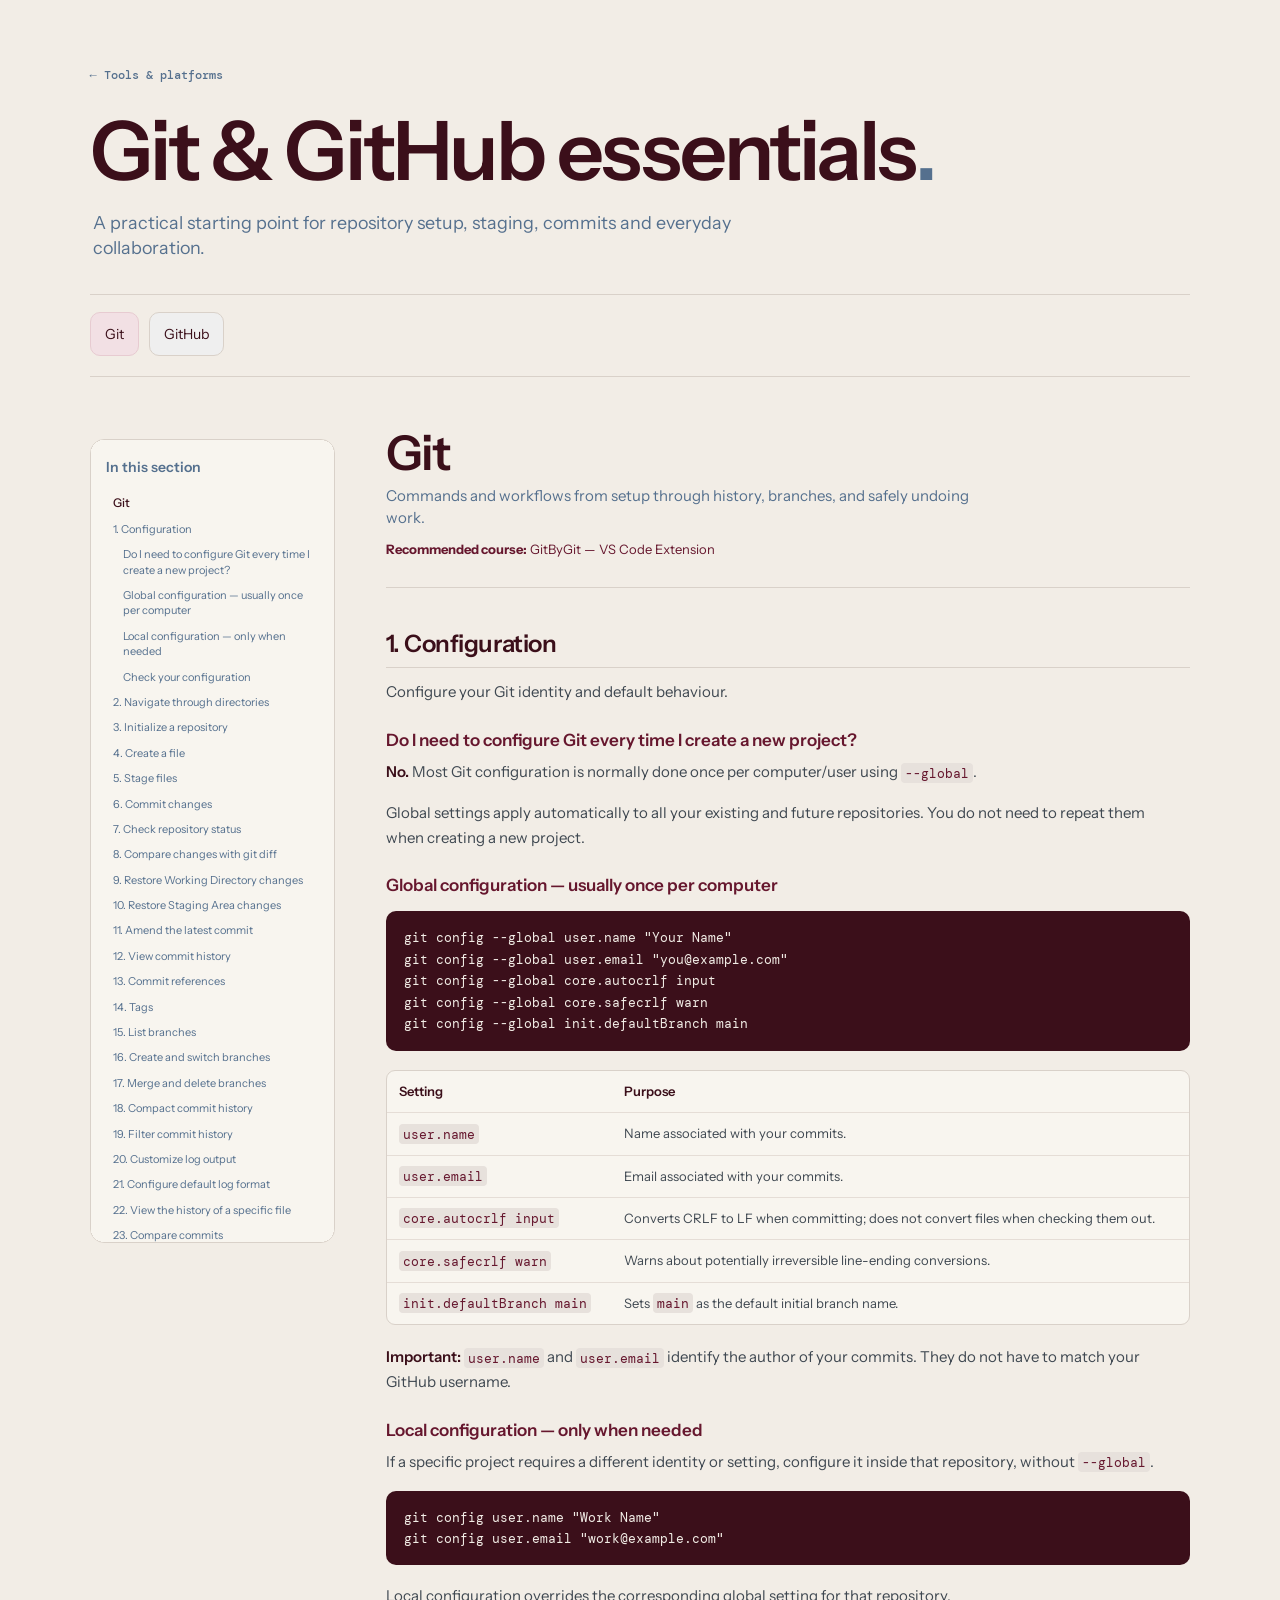
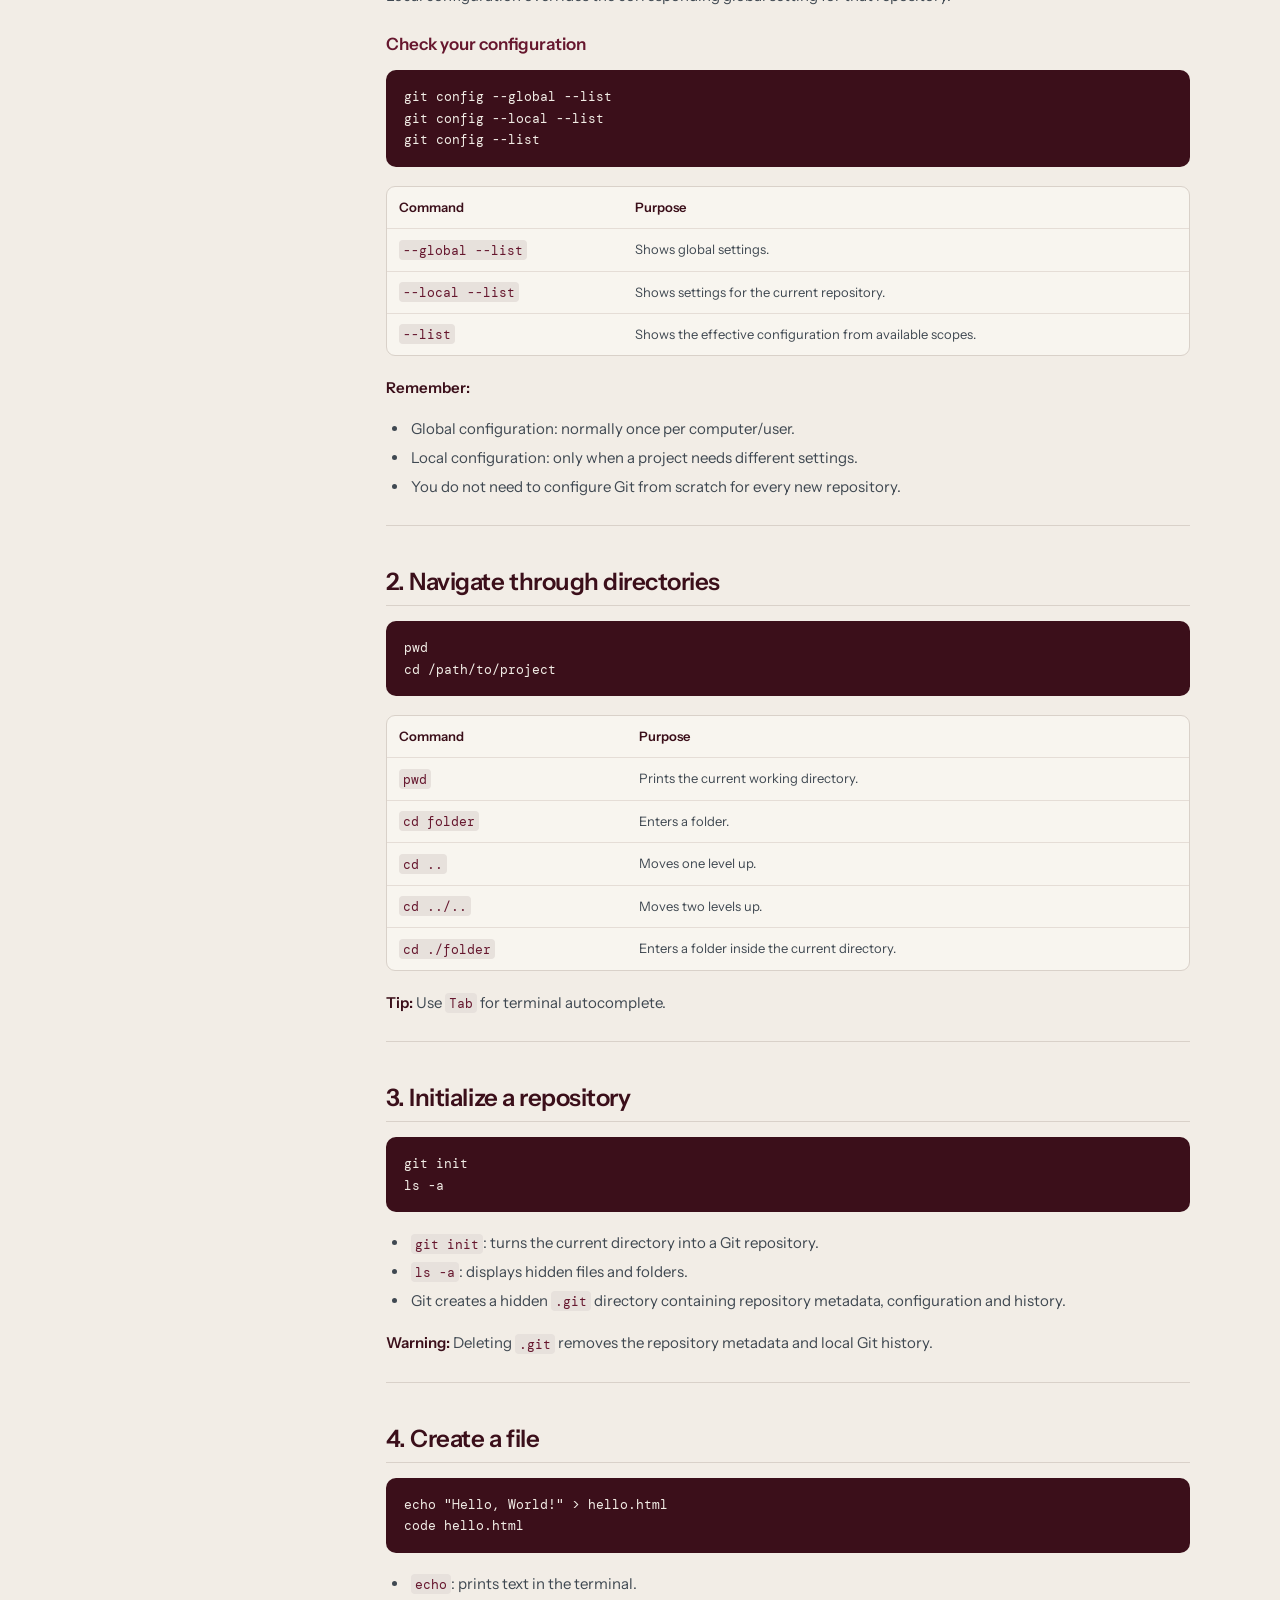
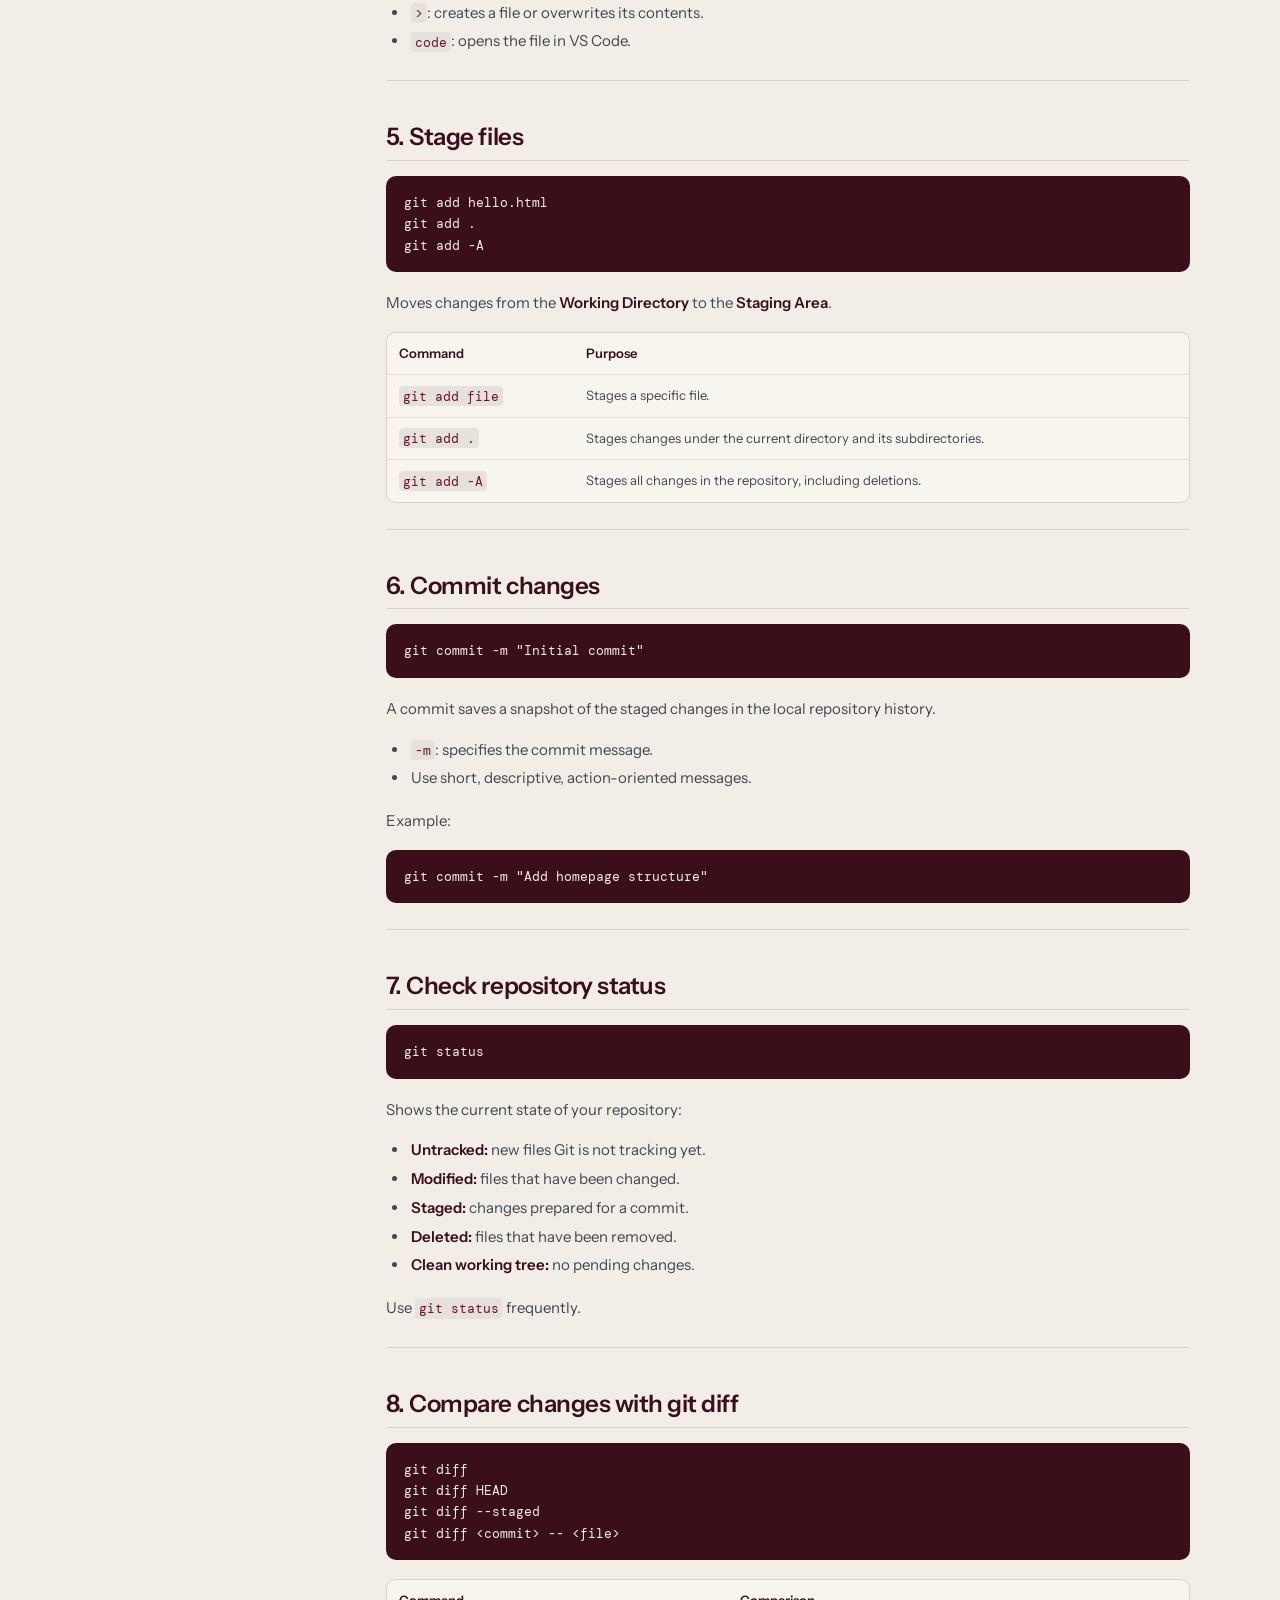
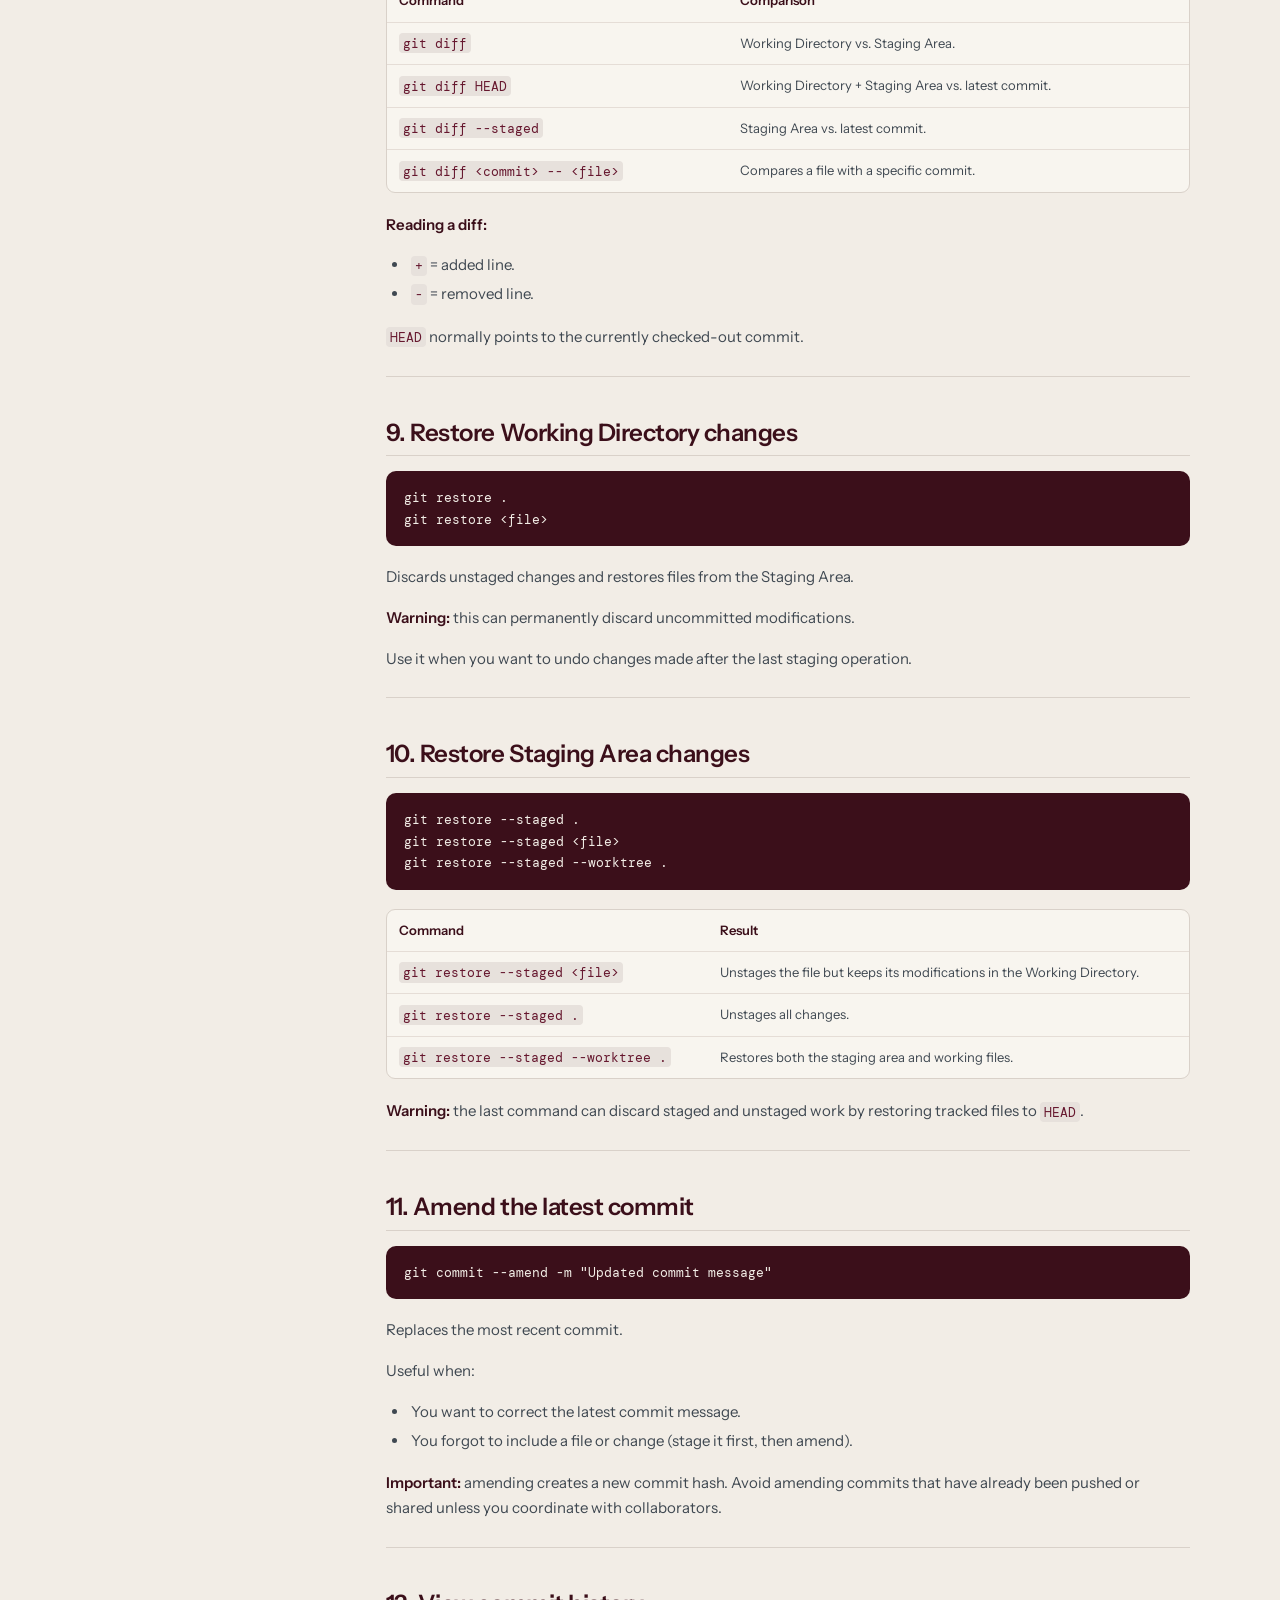
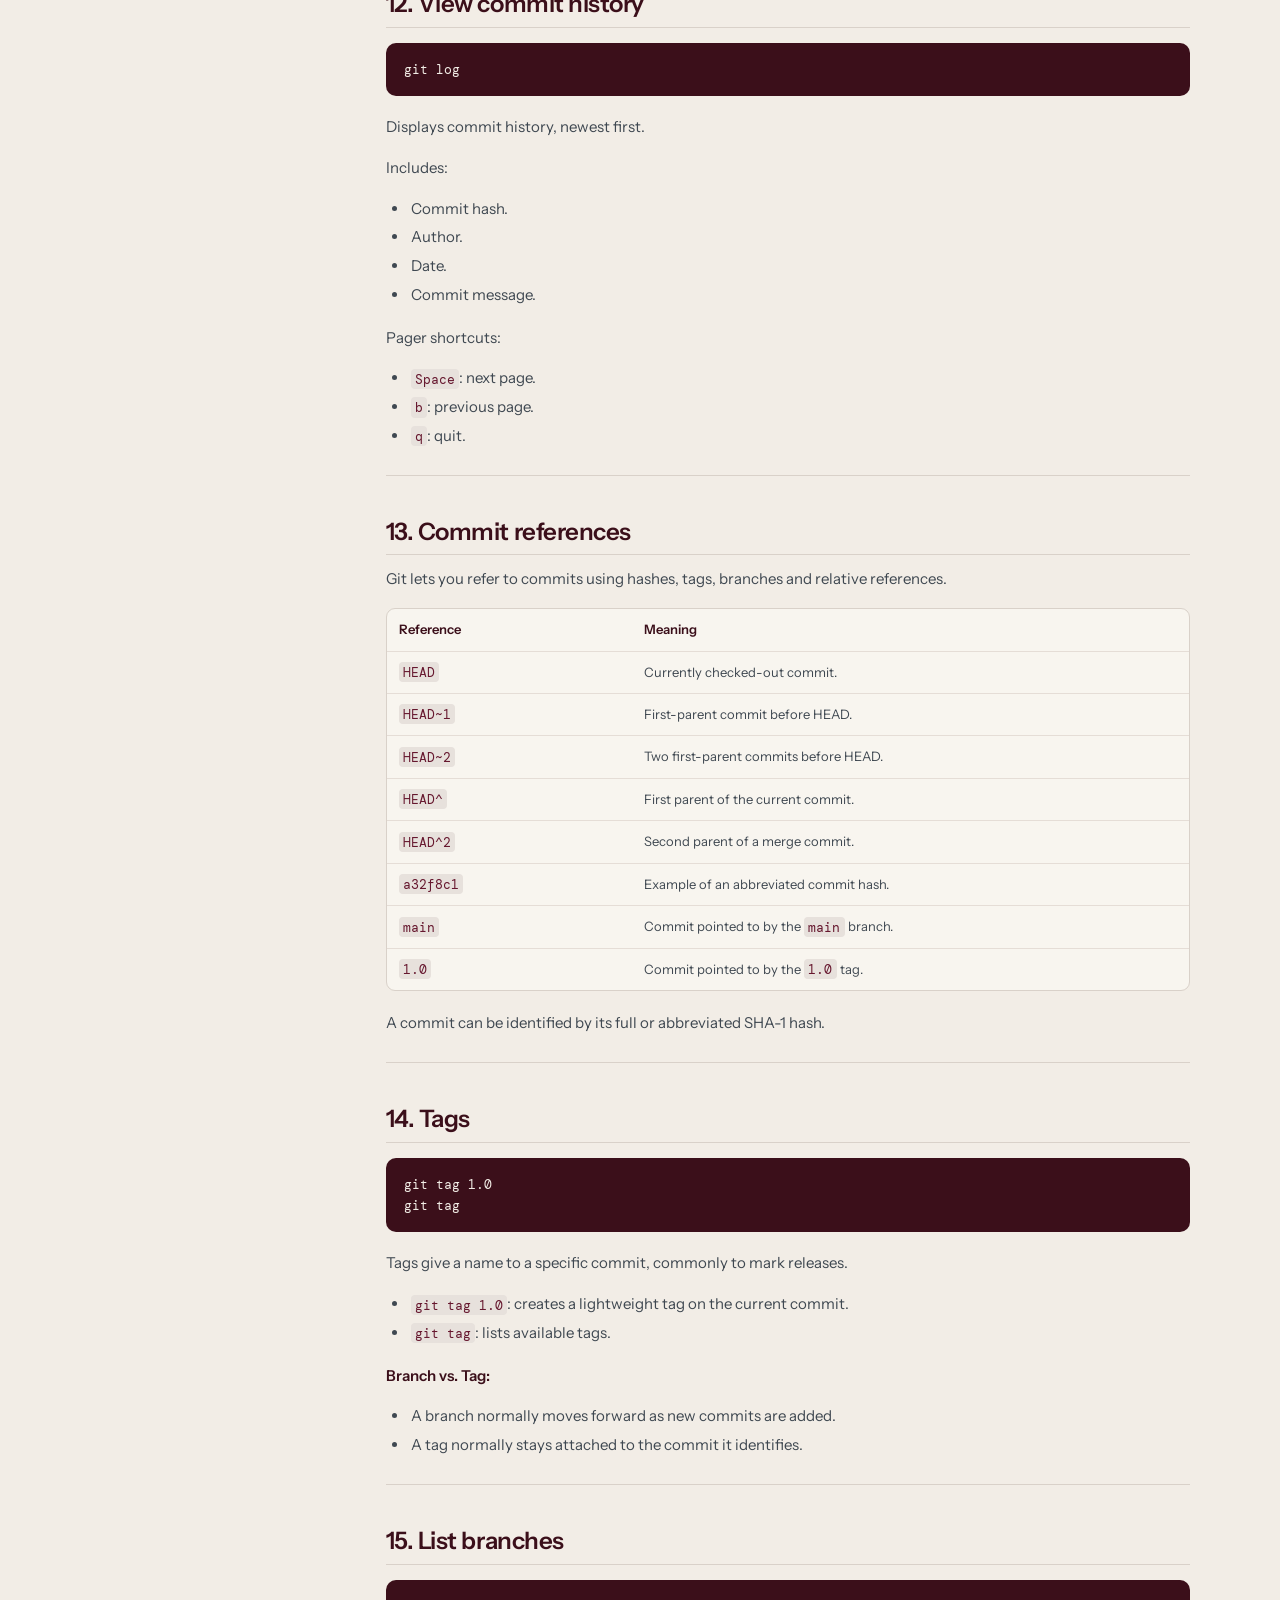
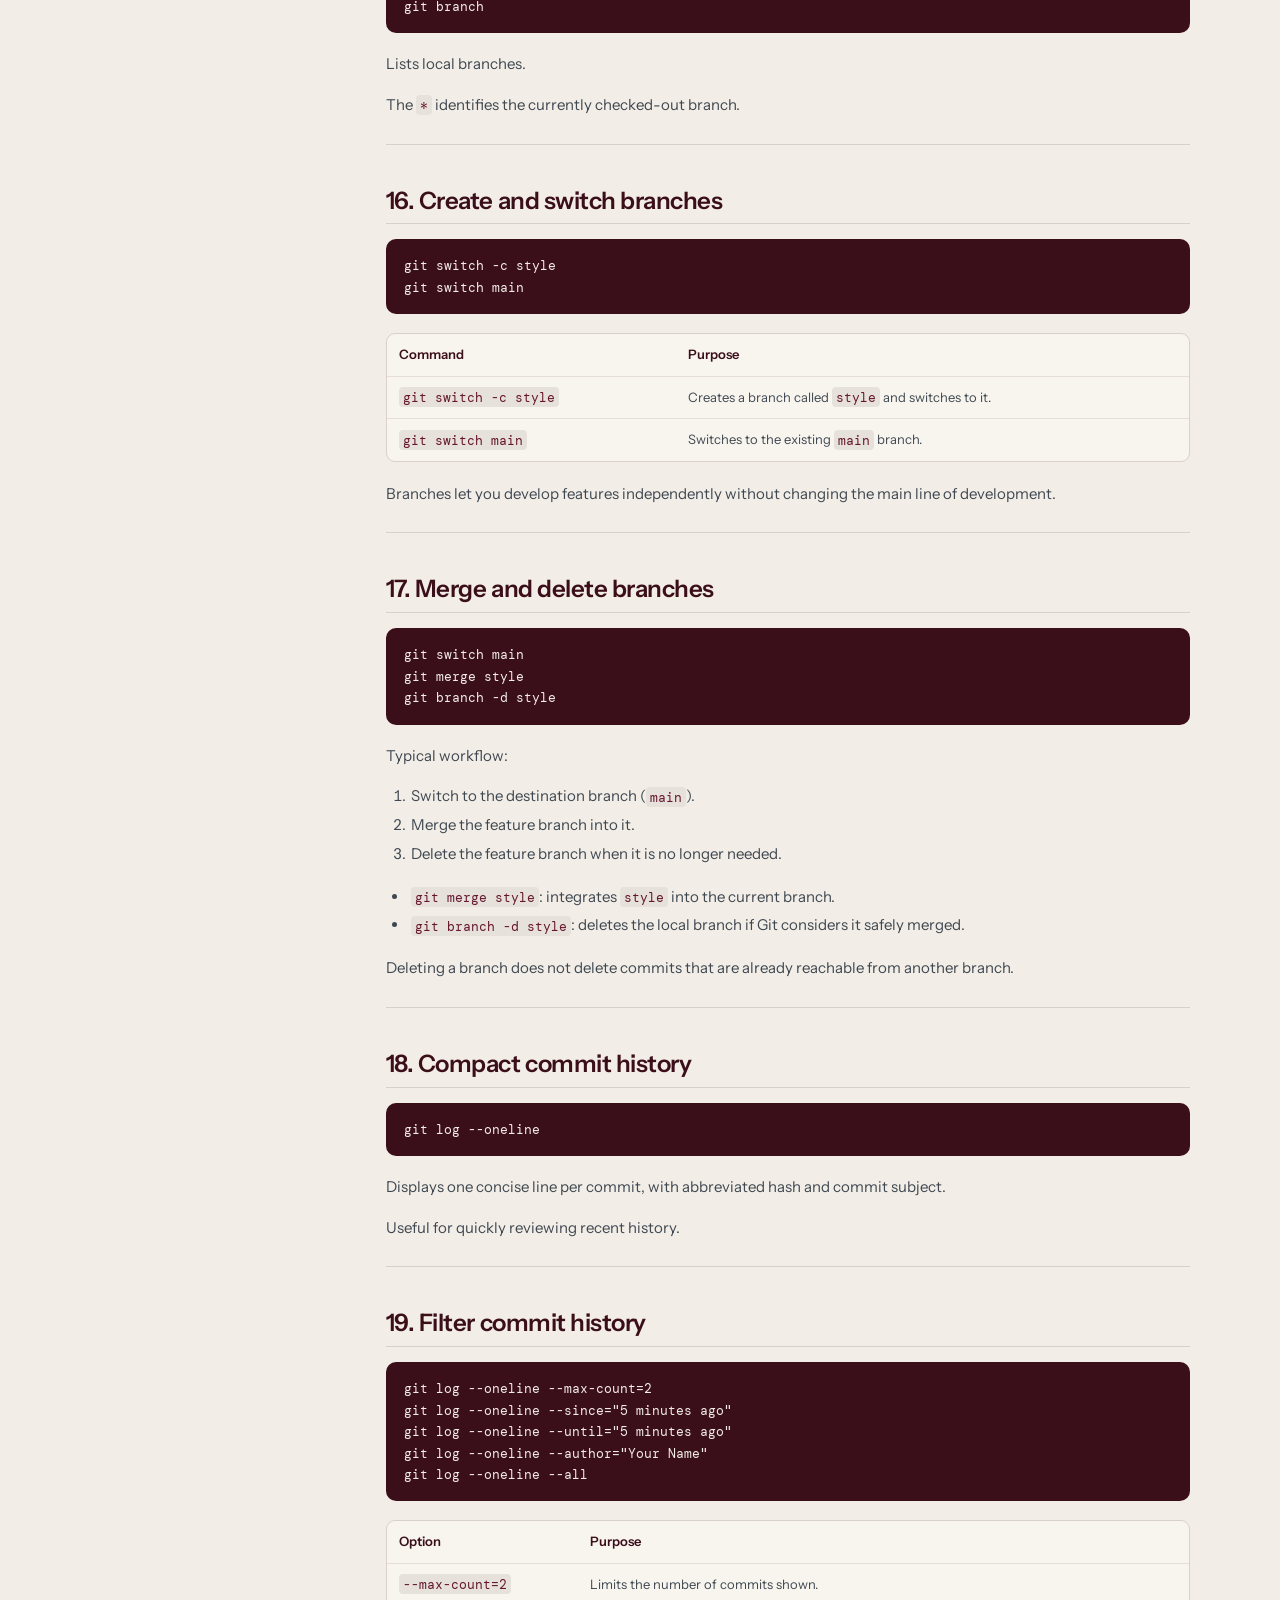
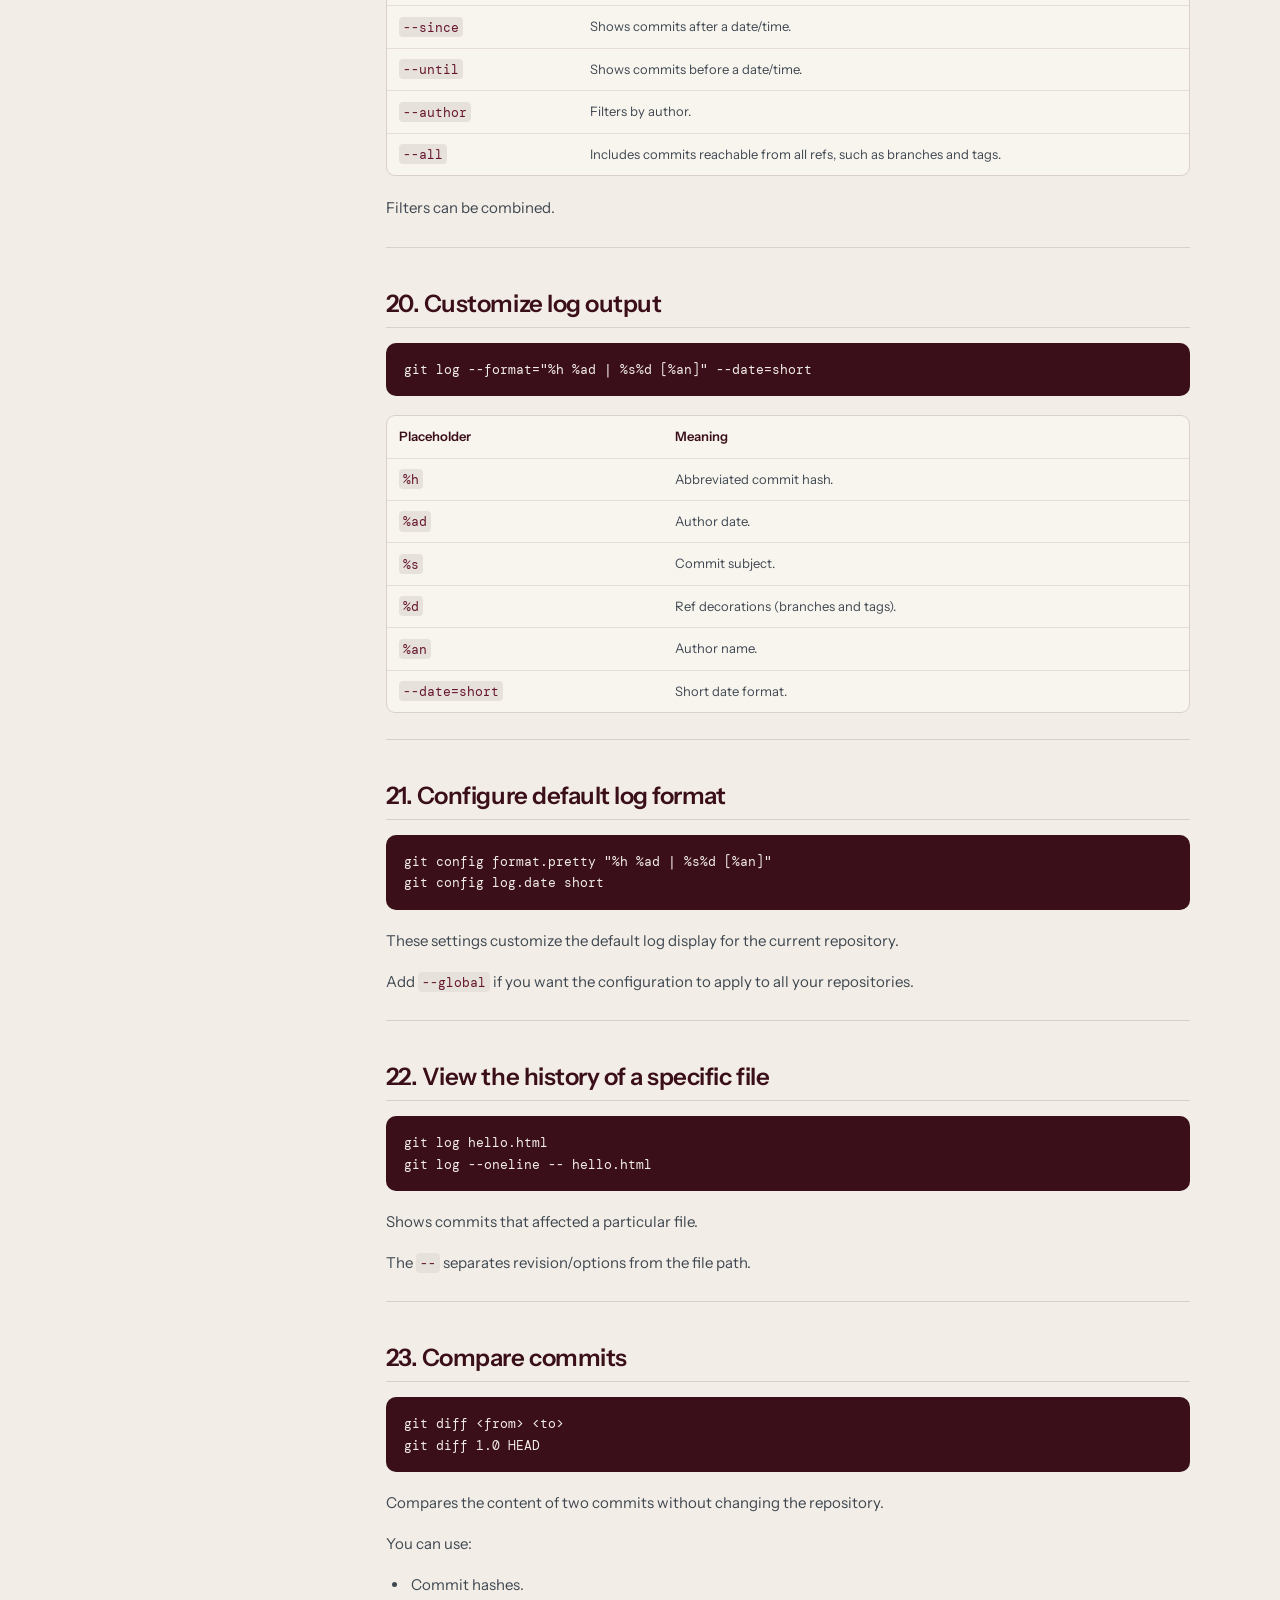
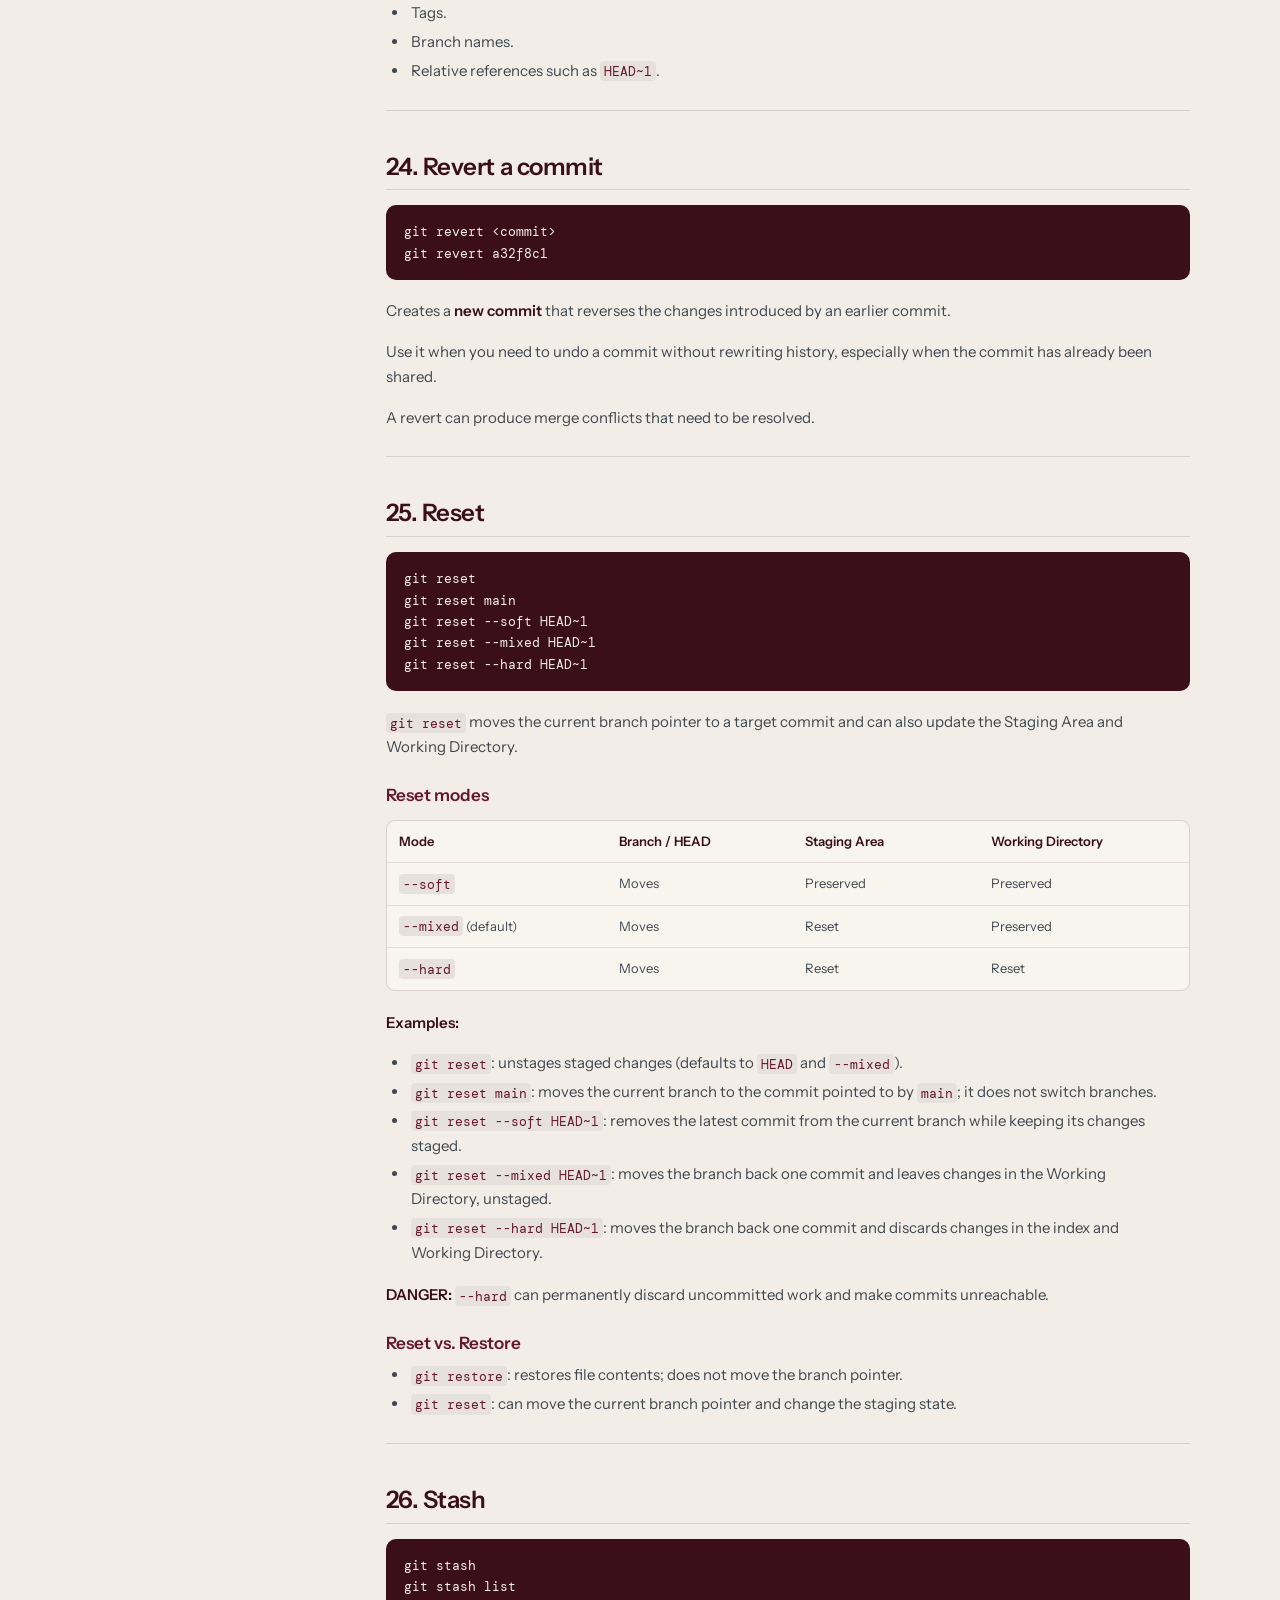
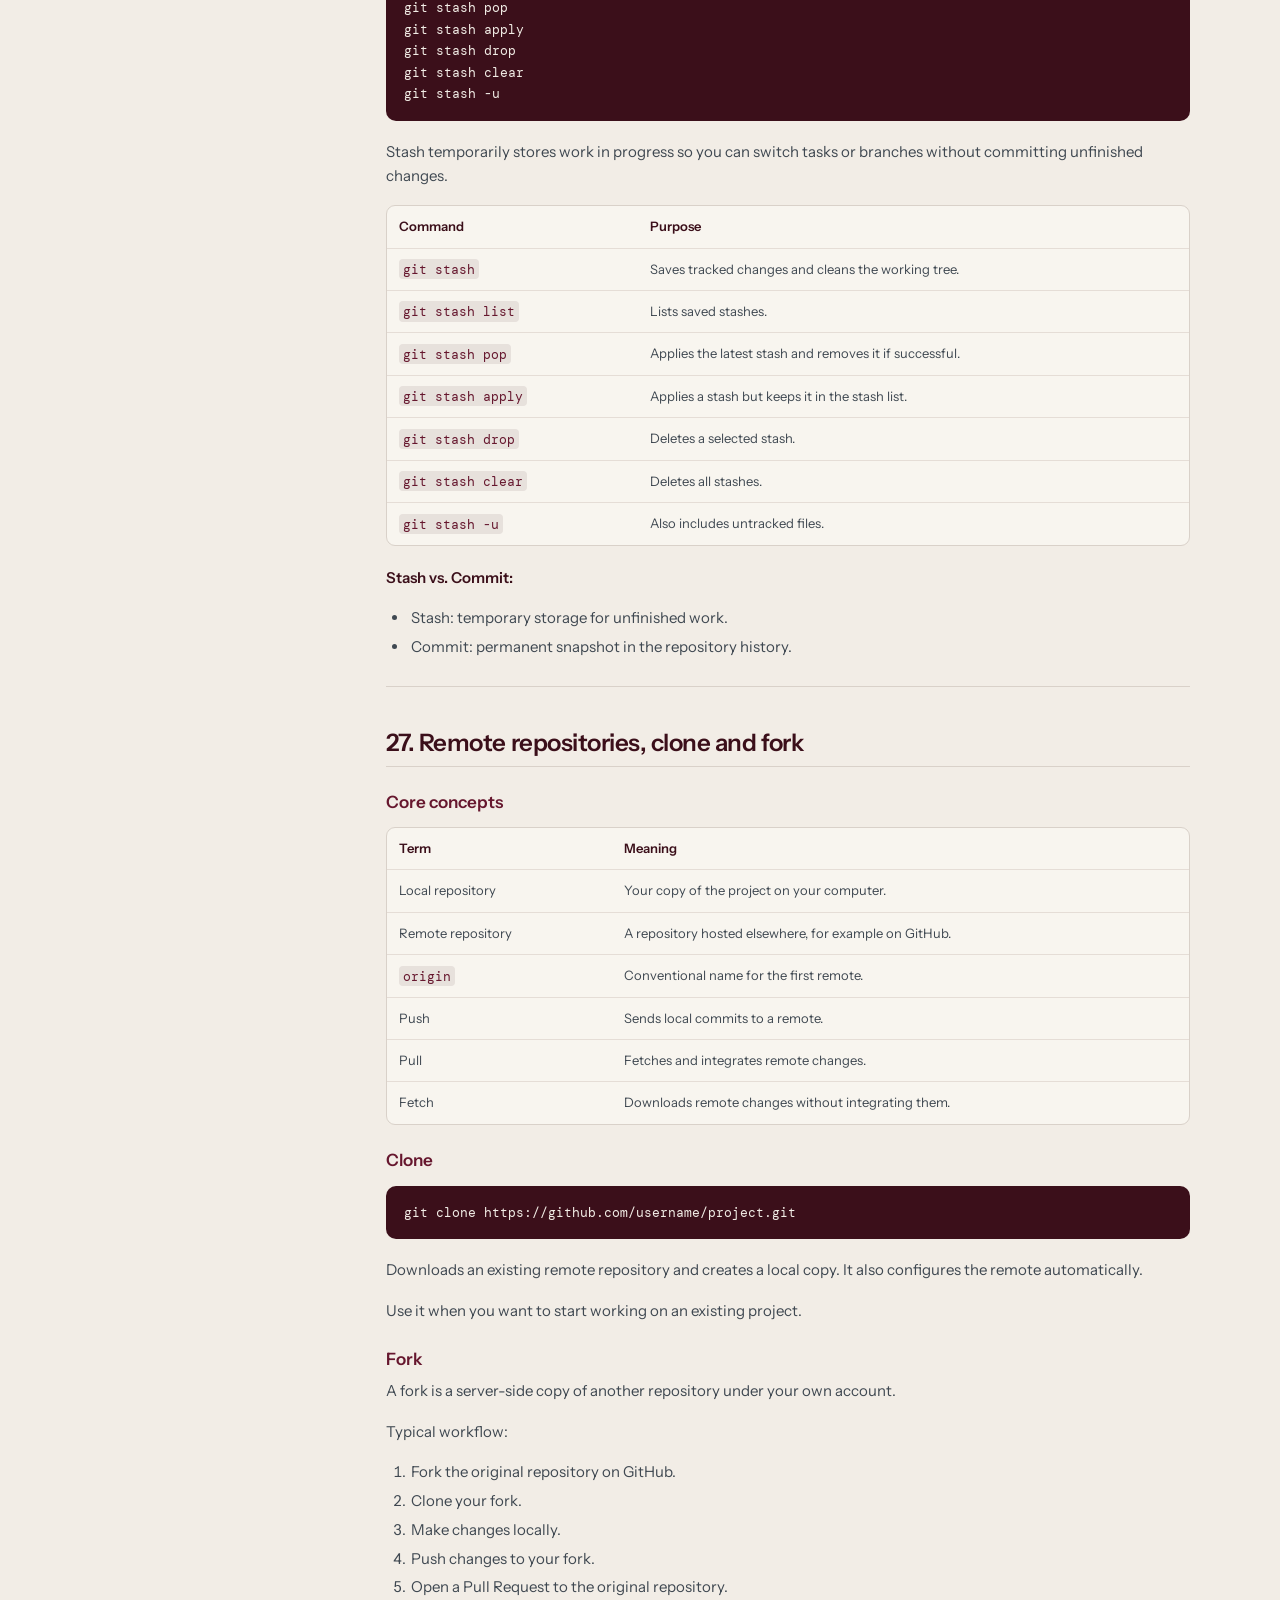
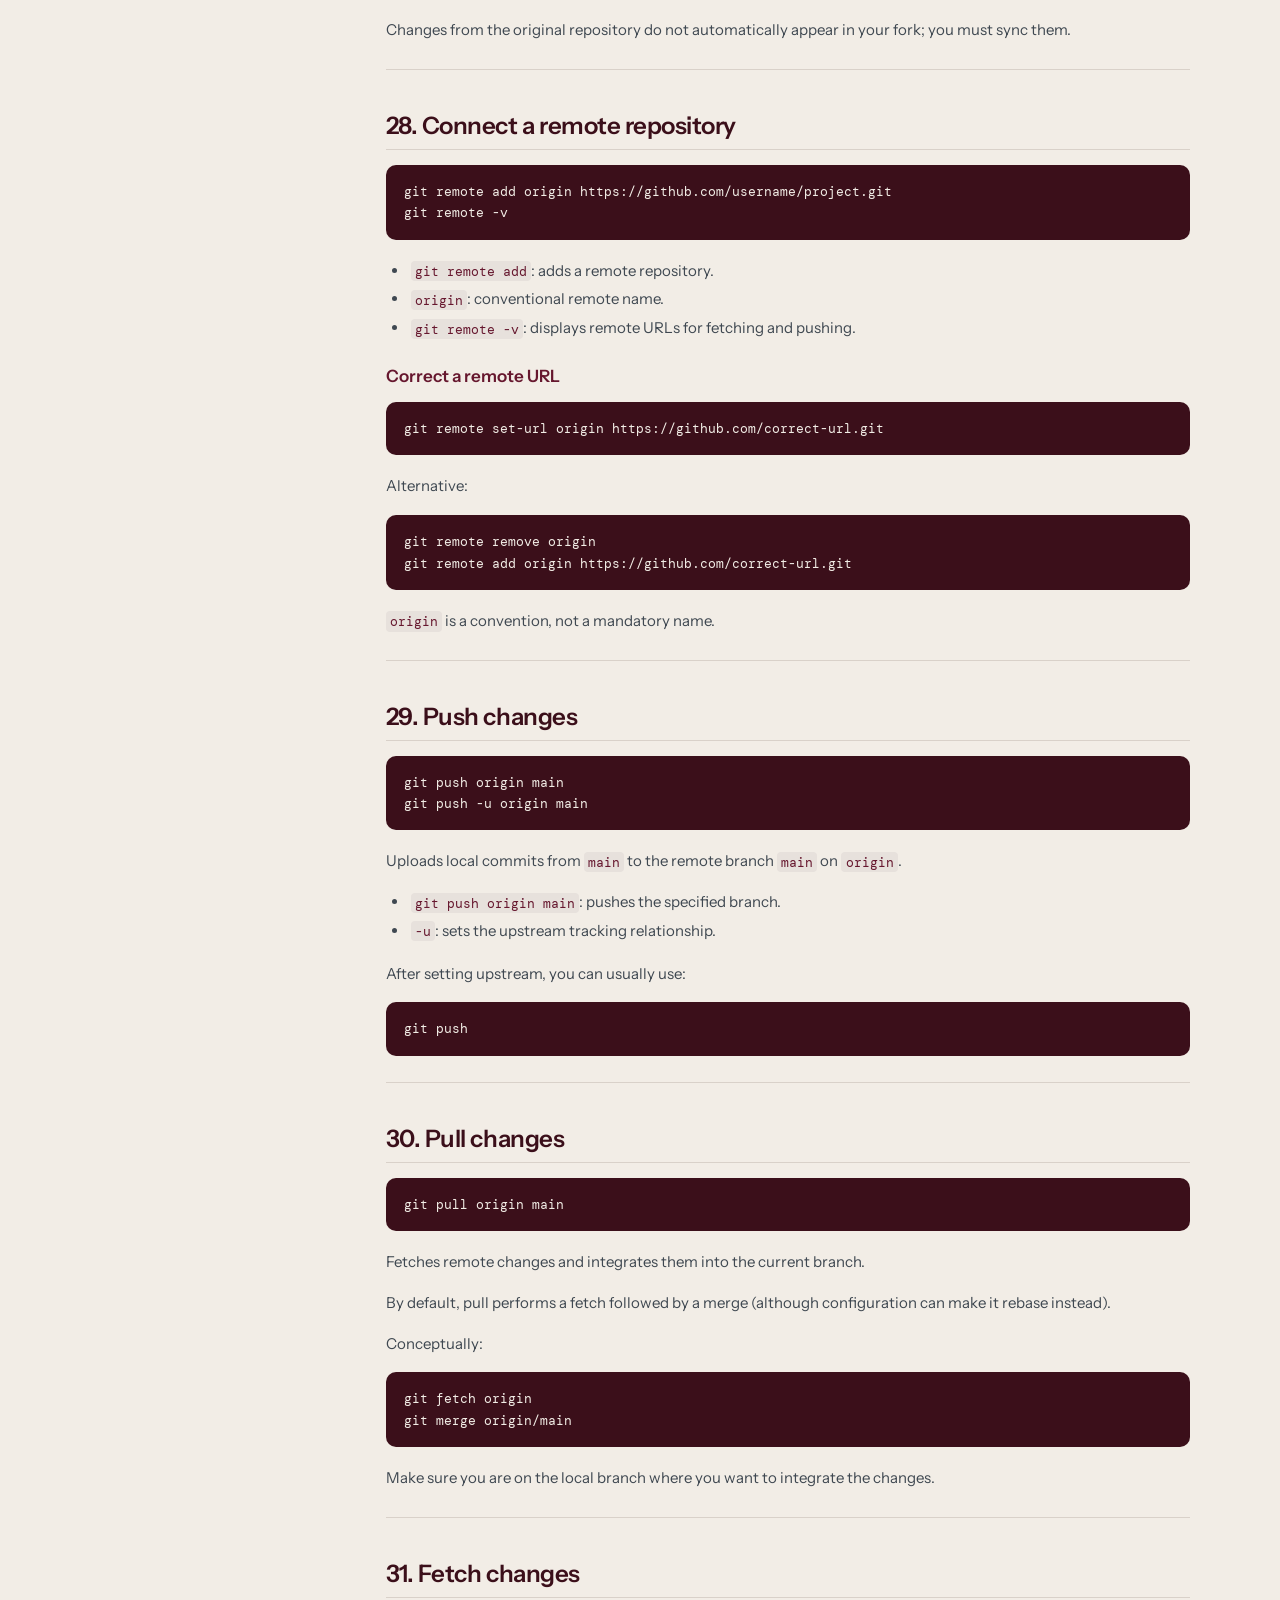
==== commit 7342abdb: "VS Code + Git Documentation done" ====
--- a/git-github.html
+++ b/git-github.html
@@ -4,12 +4,12 @@
   <meta charset="utf-8">
   <meta name="viewport" content="width=device-width, initial-scale=1">
   <meta name="theme-color" content="#f2ede6">
-  <meta name="description" content="A practical Git reference for configuration, everyday commands, branches, history and collaboration.">
+  <meta name="description" content="Practical guides to Git and GitHub, from everyday commands and branches to pull requests and collaboration.">
   <title>Git &amp; GitHub essentials · Data Knowledge Hub</title>
   <link rel="stylesheet" href="assets/css/styles.css">
   <script src="assets/js/guide-content.js" defer></script>
 </head>
-<body class="guide-page" data-guide-source="docs/tools/git-essentials.md">
+<body class="guide-page">
   <main>
     <header class="guide-hero">
       <a class="guide-back" href="tools.html">← Tools &amp; platforms</a>
@@ -17,29 +17,47 @@
       <p>A practical starting point for repository setup, staging, commits and everyday collaboration.</p>
     </header>
     <div class="guide-content">
-      <nav class="guide-tabs" aria-label="Guide sections">
-        <a class="guide-tab guide-tab-active" href="#git">Git</a>
-        <a class="guide-tab" href="#github">GitHub <span>Coming soon</span></a>
-      </nav>
-      <section class="guide-section" id="git" aria-labelledby="git-heading">
-        <div class="guide-section-heading">
-          <span>01 / LOCAL VERSION CONTROL</span>
-          <h2 id="git-heading">Git</h2>
-          <p>Commands and workflows from setup through history, branches, and safely undoing work.</p>
-          <p class="guide-course"><strong>Recommended course:</strong> GitByGit — VS Code Extension</p>
-        </div>
-        <article class="guide-markdown" id="guide-content" aria-live="polite">
-          <p class="guide-loading">Loading the Git reference…</p>
-        </article>
-      </section>
-      <section class="guide-section guide-github-section" id="github" aria-labelledby="github-heading">
-        <div class="guide-section-heading">
-          <span>02 / HOSTED COLLABORATION</span>
-          <h2 id="github-heading">GitHub</h2>
-          <p>This part of the guide is in progress.</p>
-        </div>
-        <div class="github-pending"><span aria-hidden="true">↗</span><p>GitHub setup, remotes, and collaboration notes will be added here.</p></div>
-      </section>
+      <div class="guide-main">
+        <nav class="guide-tabs" aria-label="Git and GitHub sections" role="tablist">
+          <button class="guide-tab guide-tab-active" id="git-tab" type="button" role="tab" aria-selected="true" aria-controls="git-panel" tabindex="0">Git</button>
+          <button class="guide-tab" id="github-tab" type="button" role="tab" aria-selected="false" aria-controls="github-panel" tabindex="-1">GitHub</button>
+        </nav>
+        <section class="guide-section" id="git-panel" role="tabpanel" aria-labelledby="git-tab" tabindex="0">
+          <div class="guide-panel-layout">
+            <aside class="guide-index" aria-label="Git guide index">
+              <h2>In this section</h2>
+              <nav data-guide-index aria-label="Git topics"><p class="guide-index-loading">Building the index…</p></nav>
+            </aside>
+            <div class="guide-panel-content">
+              <div class="guide-section-heading">
+                <h2 id="git-heading">Git</h2>
+                <p>Commands and workflows from setup through history, branches, and safely undoing work.</p>
+                <p class="guide-course"><strong>Recommended course:</strong> GitByGit — VS Code Extension</p>
+              </div>
+              <article class="guide-markdown" id="guide-content" data-guide-source="docs/tools/git-essentials.md" aria-live="polite">
+                <p class="guide-loading">Loading the Git reference…</p>
+              </article>
+            </div>
+          </div>
+        </section>
+        <section class="guide-section guide-github-section" id="github-panel" role="tabpanel" aria-labelledby="github-tab" tabindex="0" hidden>
+          <div class="guide-panel-layout">
+            <aside class="guide-index" aria-label="GitHub guide index">
+              <h2>In this section</h2>
+              <nav data-guide-index aria-label="GitHub topics"><p class="guide-index-loading">Building the index…</p></nav>
+            </aside>
+            <div class="guide-panel-content">
+              <div class="guide-section-heading">
+                <h2 id="github-heading">GitHub</h2>
+                <p>Navigate repositories, organize work with branches, and collaborate through pull requests and reviews.</p>
+              </div>
+              <article class="guide-markdown" id="github-guide-content" data-guide-source="docs/tools/github.md" aria-live="polite">
+                <p class="guide-loading">Loading the GitHub guide…</p>
+              </article>
+            </div>
+          </div>
+        </section>
+      </div>
       <footer class="collection-footer guide-footer">
         <a href="tools.html">← Back to tools</a>
         <a href="index.html">Data Knowledge Hub</a>
--- a/assets/css/styles.css
+++ b/assets/css/styles.css
@@ -185,7 +185,7 @@
 .filter-option:hover { background: #eee5e1; }
 .filter-option input { width: 16px; height: 16px; margin: 0; accent-color: #66172e; }
 .collection-grid { display: grid; grid-auto-rows: 1fr; grid-template-columns: repeat(2, minmax(0, 1fr)); gap: 16px; }
-.library-card { display: flex; min-height: 210px; flex-direction: column; overflow: hidden; padding: 18px 19px 0; border: 1px solid var(--line); border-radius: var(--radius); background: #f8f5ef; color: inherit; text-decoration: none; cursor: pointer; transition: transform .2s ease, border-color .2s ease; }
+.library-card { display: flex; min-height: 180px; flex-direction: column; overflow: hidden; padding: 18px 19px 0; border: 1px solid var(--line); border-radius: var(--radius); background: #f8f5ef; color: inherit; text-decoration: none; cursor: pointer; transition: transform .2s ease, border-color .2s ease; }
 .library-card:hover { transform: translateY(-2px); border-color: #b7a5a5; }
 .library-card:focus-visible { outline: 3px solid #55708e; outline-offset: 3px; }
 .library-card-top { display: flex; align-items: center; justify-content: space-between; }
@@ -194,12 +194,12 @@
 .difficulty { padding: 5px 9px; border: 1px solid #d8cfc8; border-radius: 20px; color: #55708e; font: 9px var(--mono); }
 .library-card-type { margin-top: 14px; color: #55708e; font: 9px var(--mono); letter-spacing: .6px; text-transform: uppercase; }
 .projects-library-card .library-card-type { color: #66172e; }
-.library-card h3 { margin: 5px 0; color: #3b0f1a; font: 700 18px 'Instrument Sans', sans-serif; letter-spacing: -.02em; }
+.library-card h3 { margin: 16px 0 5px; color: #3b0f1a; font: 700 18px 'Instrument Sans', sans-serif; letter-spacing: -.02em; }
 .library-card p { max-width: 58ch; margin: 0; color: #4f5861; font-size: 13px; line-height: 1.55; }
 .library-card-tags { display: flex; flex-wrap: wrap; gap: 6px; margin: 12px 0 14px; }
 .library-card-tags span { padding: 5px 7px; border-radius: 4px; background: #eee9e4; color: #3b0f1a; font: 9px var(--mono); }
 .projects-library-card .library-card-tags span { background: #e4e9ef; color: #3b0f1a; }
-.library-card-bottom { display: flex; min-height: 42px; align-items: center; justify-content: flex-end; gap: 10px; margin-top: auto; border-top: 1px solid #e3dcd5; color: #55708e; font: 9px var(--mono); letter-spacing: .35px; }
+.library-card-bottom { display: flex; min-height: 36px; align-items: center; justify-content: flex-end; gap: 10px; margin-top: auto; border-top: 1px solid #e3dcd5; color: #55708e; font: 9px var(--mono); letter-spacing: .35px; }
 .library-card-action { color: #66172e; font: 600 11px 'Instrument Sans', sans-serif; letter-spacing: 0; }
 .projects-library-card .library-card-action { color: #3b0f1a; }
 .library-card-bottom b { padding-left: 3px; font-weight: 600; }
@@ -207,6 +207,9 @@
 .collection-footer { display: flex; justify-content: space-between; gap: 20px; margin-top: 54px; padding: 19px 0 30px; border-top: 1px solid #d9d1c9; }
 .collection-footer a { color: #55708e; font: 500 12px 'Instrument Sans', sans-serif; text-decoration: none; }
 .collection-footer a:hover { color: #66172e; text-decoration: underline; }
+@media (min-width: 1500px) {
+  .collection-grid { grid-template-columns: repeat(3, minmax(0, 1fr)); }
+}
 
 @media (max-width: 1050px) {
   .main-content { padding: 0 32px; }
@@ -279,7 +282,7 @@
   .collection-filters { width: 100%; max-width: 100%; flex-wrap: wrap; justify-content: flex-start; gap: 10px; overflow: visible; }
   .filter-dropdown-toggle { width: min(190px, calc(100vw - 108px)); min-width: 0; font-size: 13px; }
   .collection-grid { grid-template-columns: 1fr; gap: 11px; }
-  .library-card { min-height: 210px; padding: 15px 16px 0; }
+  .library-card { min-height: 180px; padding: 15px 16px 0; }
   .collection-filters .filter-chip, .filter-dropdown-toggle { min-height: 46px; }
 }
 @media (pointer: coarse) {
@@ -345,30 +348,59 @@
 .guide-hero h1 i { color: #55708e; font-style: normal; }
 .guide-hero > p { max-width: 62ch; margin: 18px 0 0 3px; color: #55708e; font-size: clamp(16px, 1.4vw, 19px); line-height: 1.4; }
 .guide-content { width: 100%; margin: 0; padding: 0 clamp(22px, 7vw, 96px); }
-.guide-tabs { display: flex; gap: 10px; padding: 17px 0 20px; border-top: 1px solid #d9d1c9; border-bottom: 1px solid #d9d1c9; }
+.guide-main { min-width: 0; }
+.guide-tabs { position: sticky; top: 0; z-index: 4; display: flex; gap: 10px; padding: 17px 0 20px; border-top: 1px solid #d9d1c9; border-bottom: 1px solid #d9d1c9; background: #f2ede6; }
 .guide-tab { display: flex; min-height: 44px; align-items: center; gap: 10px; padding: 0 14px; border: 1px solid #d9d1c9; border-radius: 10px; color: #3b0f1a; font-size: 14px; text-decoration: none; }
+.guide-tabs button { font-family: 'Instrument Sans', sans-serif; cursor: pointer; }
 .guide-tab span { color: #55708e; font: 10px var(--mono); }
 .guide-tab-active { border-color: #e7cbd1; background: #f2e0e4; }
 .guide-section { padding: 42px 0 48px; border-bottom: 1px solid #d9d1c9; }
+.guide-section[hidden] { display: none; }
 .guide-section-heading { margin-bottom: 28px; }
 .guide-section-heading > span { color: #55708e; font: 500 10px var(--mono); letter-spacing: .08em; }
 .guide-section-heading h2 { margin: 8px 0 5px; color: #3b0f1a; font: 600 clamp(34px, 4vw, 48px)/1.1 'Instrument Sans', sans-serif; letter-spacing: -.03em; }
 .guide-section-heading p { max-width: 62ch; margin: 0; color: #55708e; font-size: 15px; line-height: 1.5; }
 .guide-section-heading .guide-course { margin-top: 10px; color: #66172e; font-size: 13px; }
+.guide-panel-layout { display: grid; grid-template-columns: minmax(190px, 245px) minmax(0, 1fr); align-items: start; gap: clamp(24px, 4vw, 58px); }
+.guide-panel-content { min-width: 0; }
+.guide-index { position: sticky; top: 78px; max-height: calc(100vh - 96px); overflow-y: auto; align-self: start; margin-top: 20px; padding: 18px 15px; border: 1px solid #d9d1c9; border-radius: 14px; background: #f8f5ef; }
+.guide-index h2 { margin: 0 0 13px; color: #55708e; font: 600 14px/1.35 'Instrument Sans', sans-serif; }
+.guide-index-list, .guide-index-list ul { margin: 0; padding: 0; list-style: none; }
+.guide-index-group { margin: 0; padding: 0; list-style: none; }
+.guide-index a { display: block; padding: 5px 7px; border-radius: 6px; color: #3b0f1a; font: 500 12px/1.4 'Instrument Sans', sans-serif; text-decoration: none; }
+.guide-index .guide-index-item a { color: #55708e; font-size: 11px; font-weight: 400; }
+.guide-index .guide-index-item.h4 a { padding-left: 17px; }
+.guide-index a:hover { background: #f2e0e4; color: #3b0f1a; }
+.guide-index-loading { margin: 0; color: #55708e; font-size: 12px; }
 .guide-markdown { max-width: none; color: #3f4851; font: 400 15px/1.65 'Instrument Sans', sans-serif; }
 .guide-markdown > p, .guide-markdown > ul, .guide-markdown > ol, .guide-markdown > blockquote { max-width: 78ch; }
 .guide-markdown > :first-child { margin-top: 0; }
+.guide-markdown h2 { margin: 42px 0 12px; padding-bottom: 8px; border-bottom: 1px solid #d9d1c9; color: #3b0f1a; font: 600 28px/1.18 'Instrument Sans', sans-serif; letter-spacing: -.02em; scroll-margin-top: 105px; }
 .guide-markdown h3 { margin: 42px 0 12px; padding-bottom: 8px; border-bottom: 1px solid #d9d1c9; color: #3b0f1a; font: 600 24px/1.2 'Instrument Sans', sans-serif; letter-spacing: -.02em; }
 .guide-markdown h4 { margin: 24px 0 9px; color: #66172e; font: 600 17px/1.3 'Instrument Sans', sans-serif; }
+.guide-markdown h3, .guide-markdown h4, .guide-section-heading h2 { scroll-margin-top: 105px; }
 .guide-markdown p { margin: 0 0 16px; }
 .guide-markdown strong { color: #3b0f1a; font-weight: 600; }
 .guide-markdown a { color: #55708e; }
 .guide-markdown ul, .guide-markdown ol { margin: 0 0 18px; padding-left: 23px; }
 .guide-markdown li { margin: 4px 0; padding-left: 2px; }
+.guide-markdown .guide-task { display: flex; align-items: baseline; gap: 9px; padding-left: 0; list-style: none; }
+.guide-markdown .guide-task input { flex: none; accent-color: #66172e; }
 .guide-markdown blockquote { margin: 16px 0; padding: 12px 16px; border-radius: 8px; background: #e7e1dc; color: #3b0f1a; }
 .guide-markdown code { padding: .12em .32em; border-radius: 4px; background: #e7e1dc; color: #66172e; font: 13px/1.5 var(--mono); overflow-wrap: anywhere; }
 .guide-markdown pre { overflow-x: auto; margin: 15px 0 19px; padding: 16px 18px; border-radius: 10px; background: #3b0f1a; color: #f2ede6; font: 13px/1.65 var(--mono); tab-size: 2; }
 .guide-markdown pre code { padding: 0; border-radius: 0; background: transparent; color: inherit; font: inherit; overflow-wrap: normal; }
+.guide-flowchart { margin: 20px 0 24px; overflow: hidden; border: 1px solid #d9d1c9; border-radius: 12px; background: #f8f5ef; }
+.guide-flowchart-scroll { overflow: hidden; padding: 18px 16px 8px; }
+.guide-flowchart svg { display: block; width: 100%; height: auto; }
+.flowchart-node { fill: #fffaf4; stroke: #d9d1c9; stroke-width: 1.5; }
+.flowchart-decision { fill: #f2e0e4; stroke: #d9b8c1; stroke-width: 1.5; }
+.flowchart-label { fill: #3b0f1a; font: 600 13px 'Instrument Sans', sans-serif; }
+.flowchart-edge { fill: none; stroke: #55708e; stroke-width: 2; }
+.flowchart-edge-return { stroke-dasharray: 5 4; }
+.flowchart-arrow { fill: #55708e; }
+.flowchart-edge-label { fill: #55708e; font: 600 11px 'Instrument Sans', sans-serif; }
+.guide-flowchart figcaption { padding: 0 18px 12px; color: #55708e; font: 11px/1.4 var(--mono); }
 .guide-table-wrap { overflow-x: auto; margin: 14px 0 20px; border: 1px solid #d9d1c9; border-radius: 9px; background: #f8f5ef; }
 .guide-markdown table { width: 100%; border-collapse: collapse; font-size: 13px; }
 .guide-markdown th, .guide-markdown td { min-width: 120px; padding: 10px 12px; border-bottom: 1px solid #e5ddd6; text-align: left; vertical-align: top; }
@@ -377,16 +409,19 @@
 .guide-markdown hr { margin: 26px 0; border: 0; border-top: 1px solid #d9d1c9; }
 .guide-loading, .guide-error { color: #55708e; }
 .guide-error { padding: 16px; border-radius: 8px; background: #f2e0e4; }
-.guide-github-section { display: grid; grid-template-columns: 1fr minmax(260px, .85fr); align-items: end; gap: 30px; }
-.guide-github-section .guide-section-heading { margin: 0; }
 .github-pending { display: flex; align-items: center; gap: 15px; padding: 18px 20px; border-radius: 11px; background: #dce4eb; color: #3b0f1a; }
 .github-pending > span { display: grid; width: 35px; height: 35px; flex: none; place-items: center; border-radius: 9px; background: #55708e; color: #f2ede6; font-size: 19px; }
 .github-pending p { margin: 0; color: #3b0f1a; font-size: 14px; line-height: 1.45; }
 .guide-footer { margin-top: 0; }
+@media (max-width: 900px) {
+  .guide-panel-layout { grid-template-columns: minmax(0, 1fr); gap: 24px; }
+  .guide-index { position: static; max-height: 230px; margin: 0; }
+}
 @media (max-width: 600px) {
   .guide-hero { padding: 25px 20px 27px; }
   .guide-back { margin-bottom: 22px; }
   .guide-content { padding: 0 20px; }
+  .guide-index { padding: 15px 12px; }
   .guide-tabs { gap: 7px; }
   .guide-tab { min-height: 42px; gap: 6px; padding: 0 10px; font-size: 13px; }
   .guide-tab span { font-size: 9px; }
@@ -396,5 +431,4 @@
   .guide-markdown h3 { margin-top: 34px; font-size: 21px; }
   .guide-markdown h4 { font-size: 16px; }
   .guide-markdown pre { padding: 14px; font-size: 12px; }
-  .guide-github-section { grid-template-columns: 1fr; gap: 22px; }
-}
+}
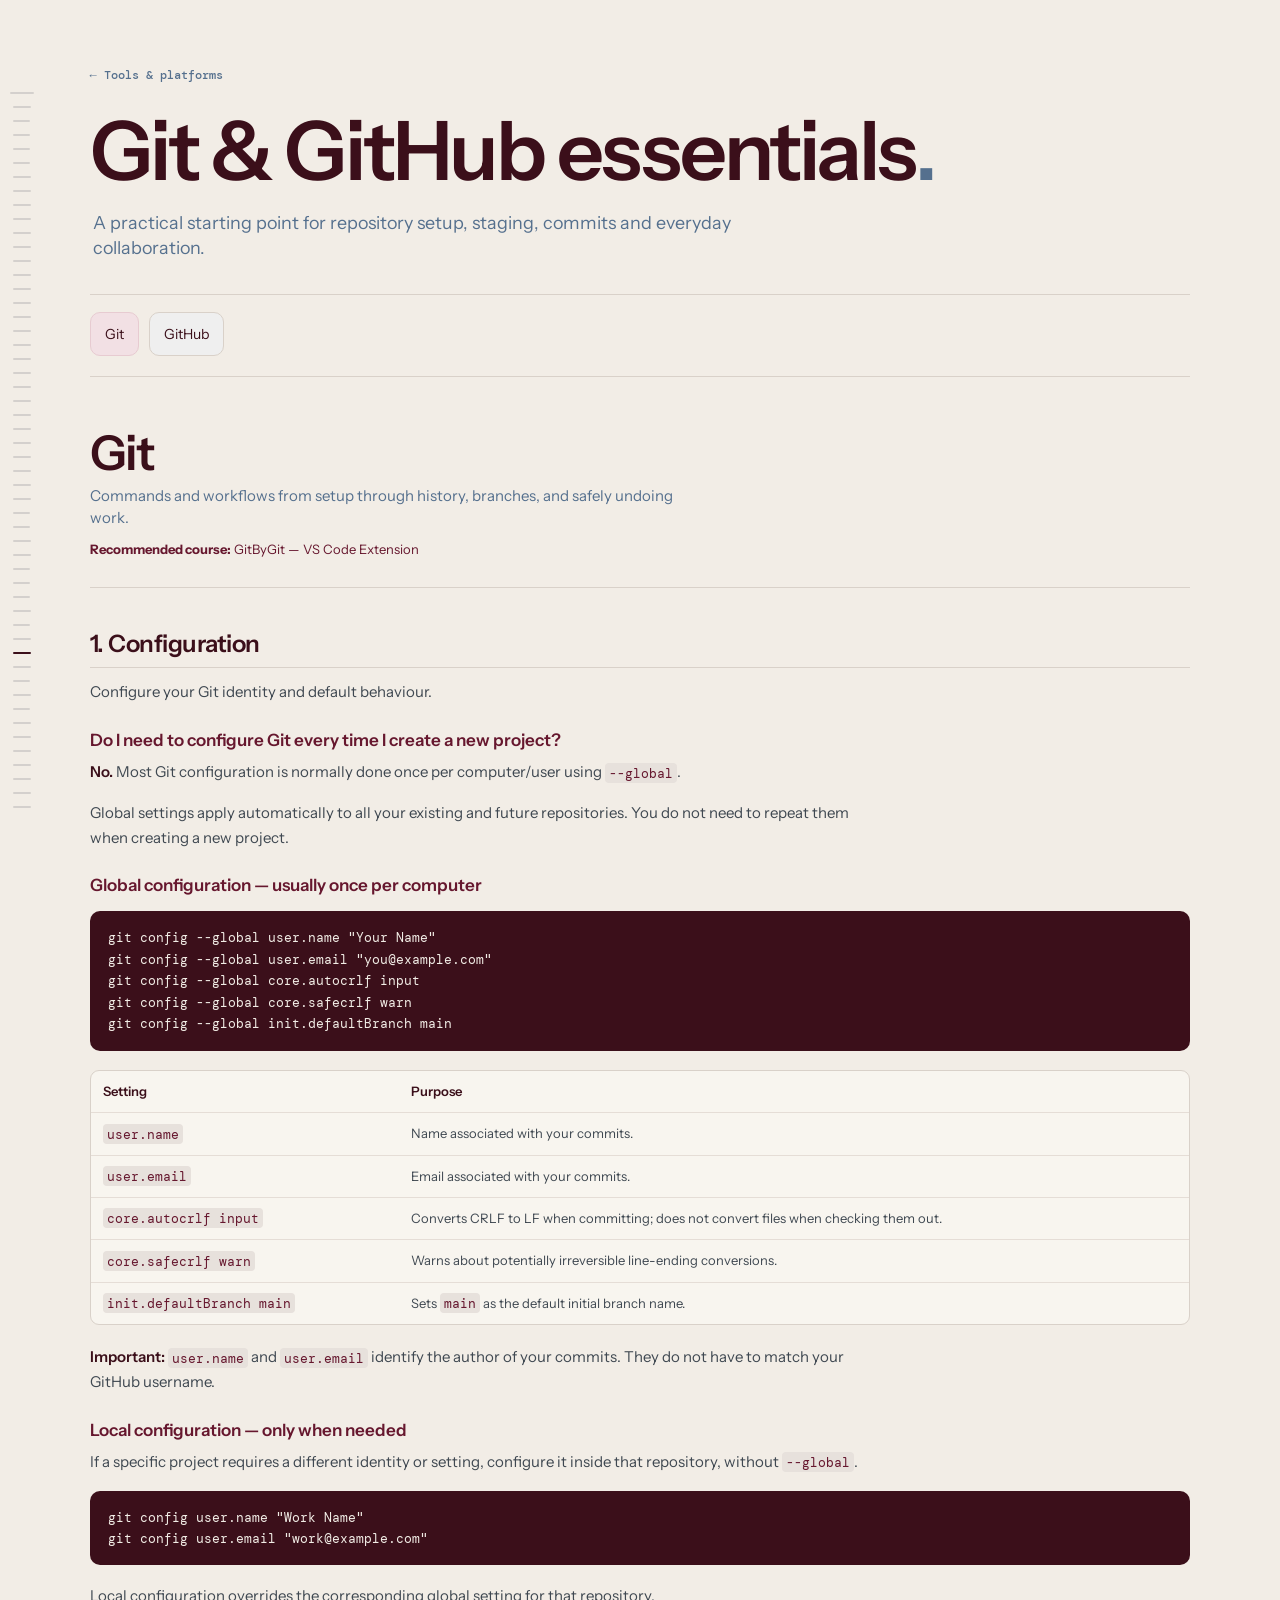
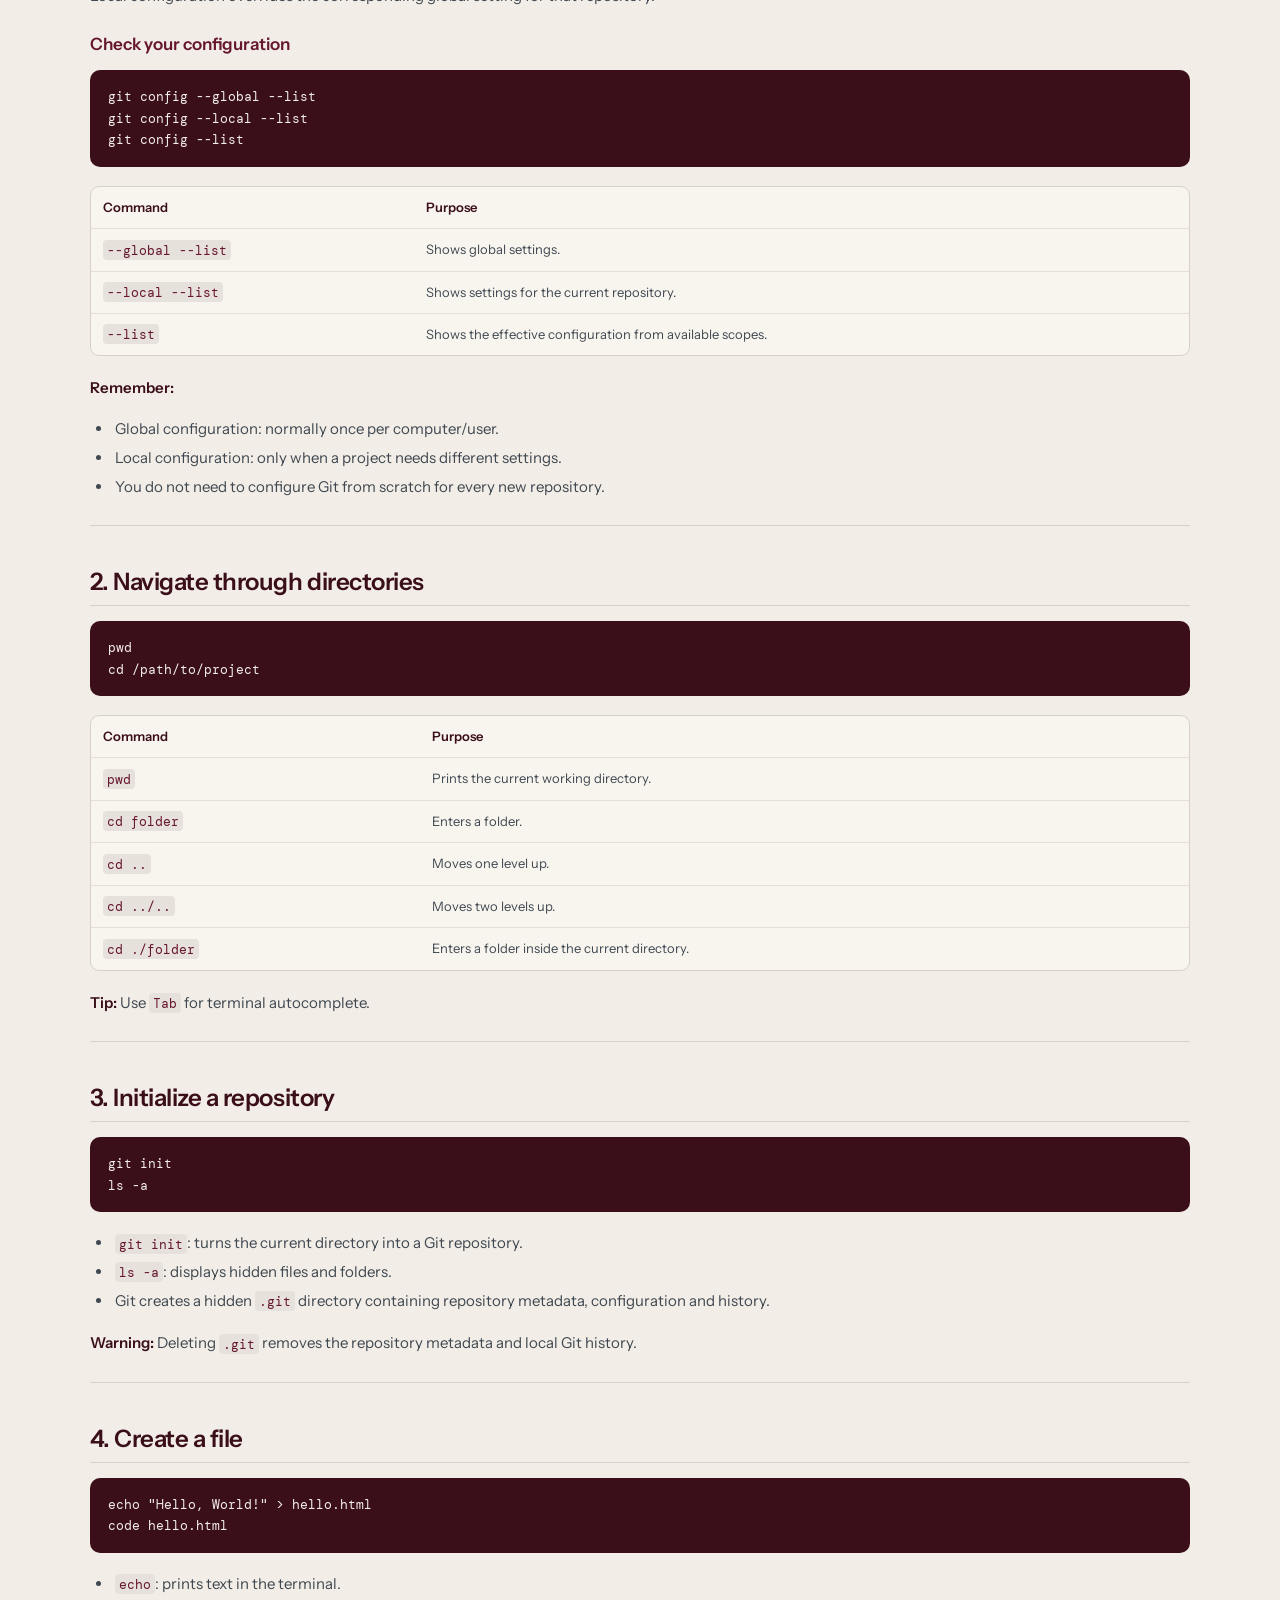
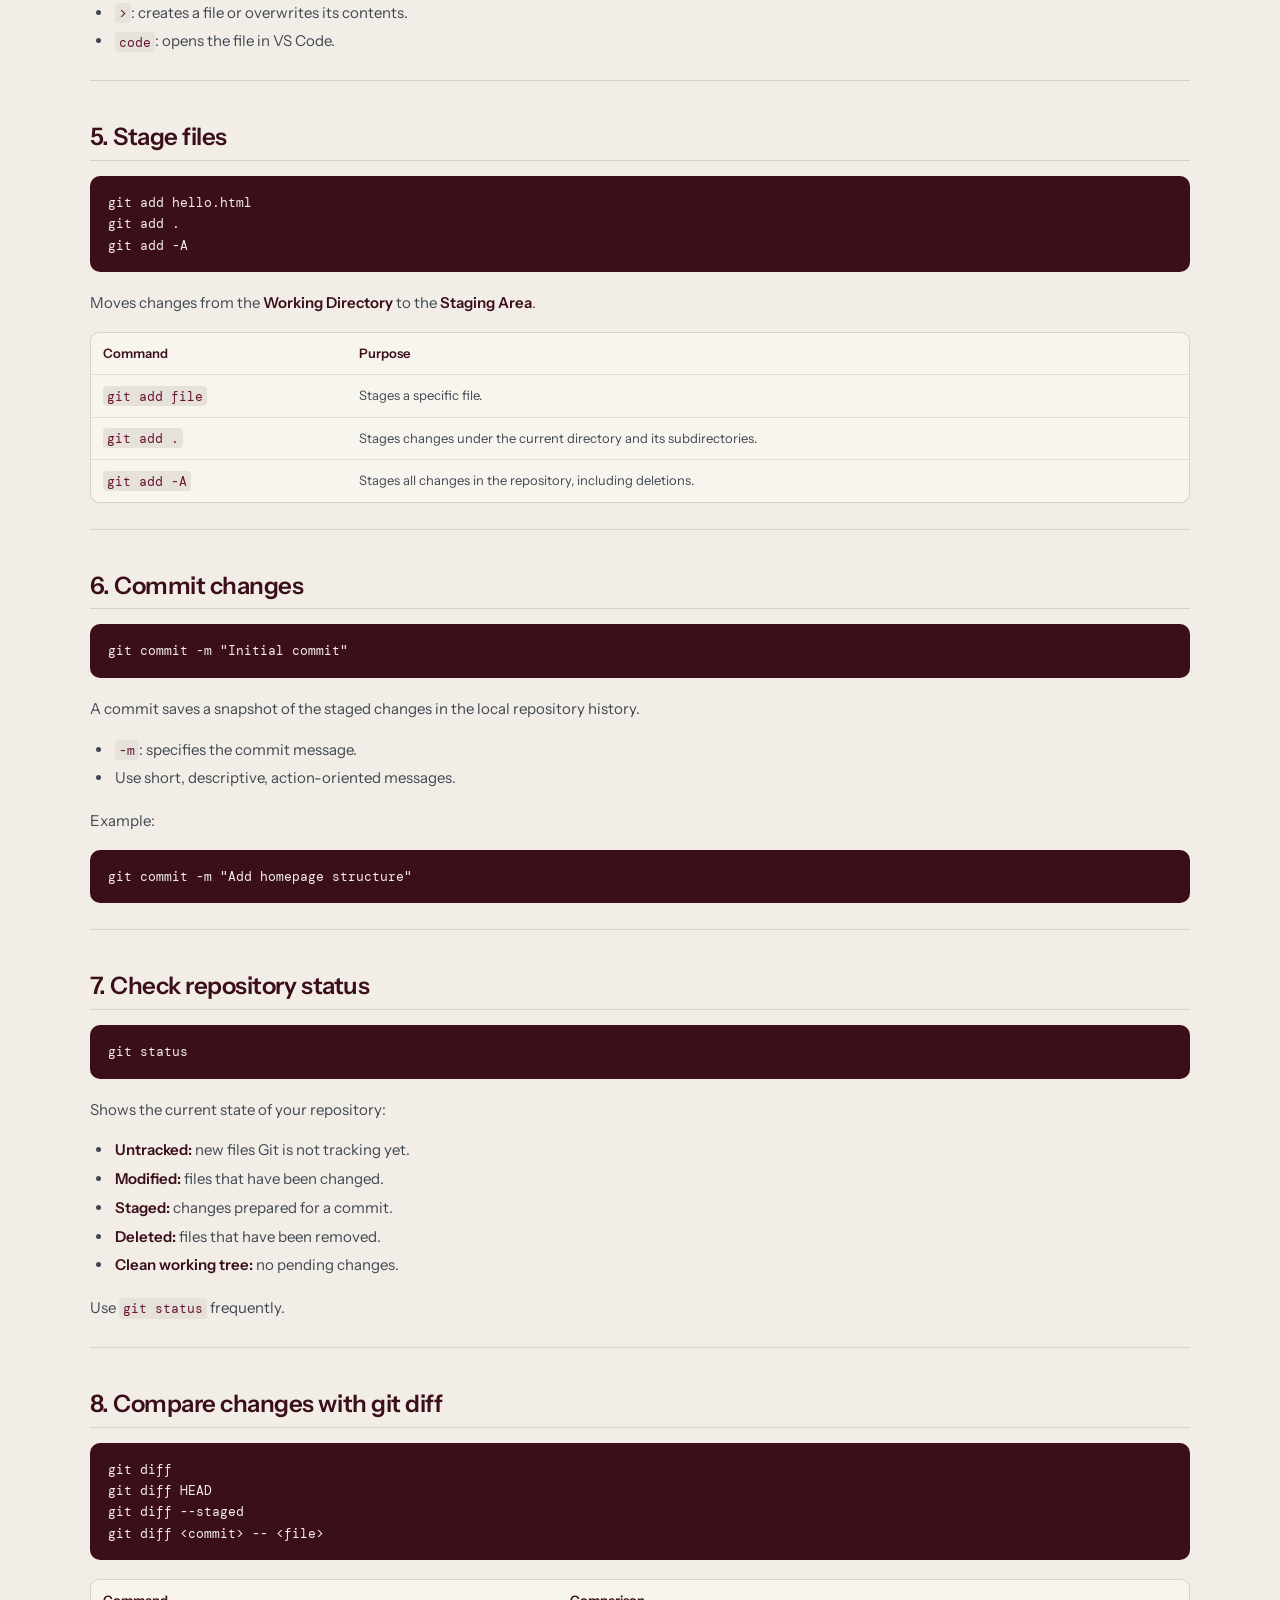
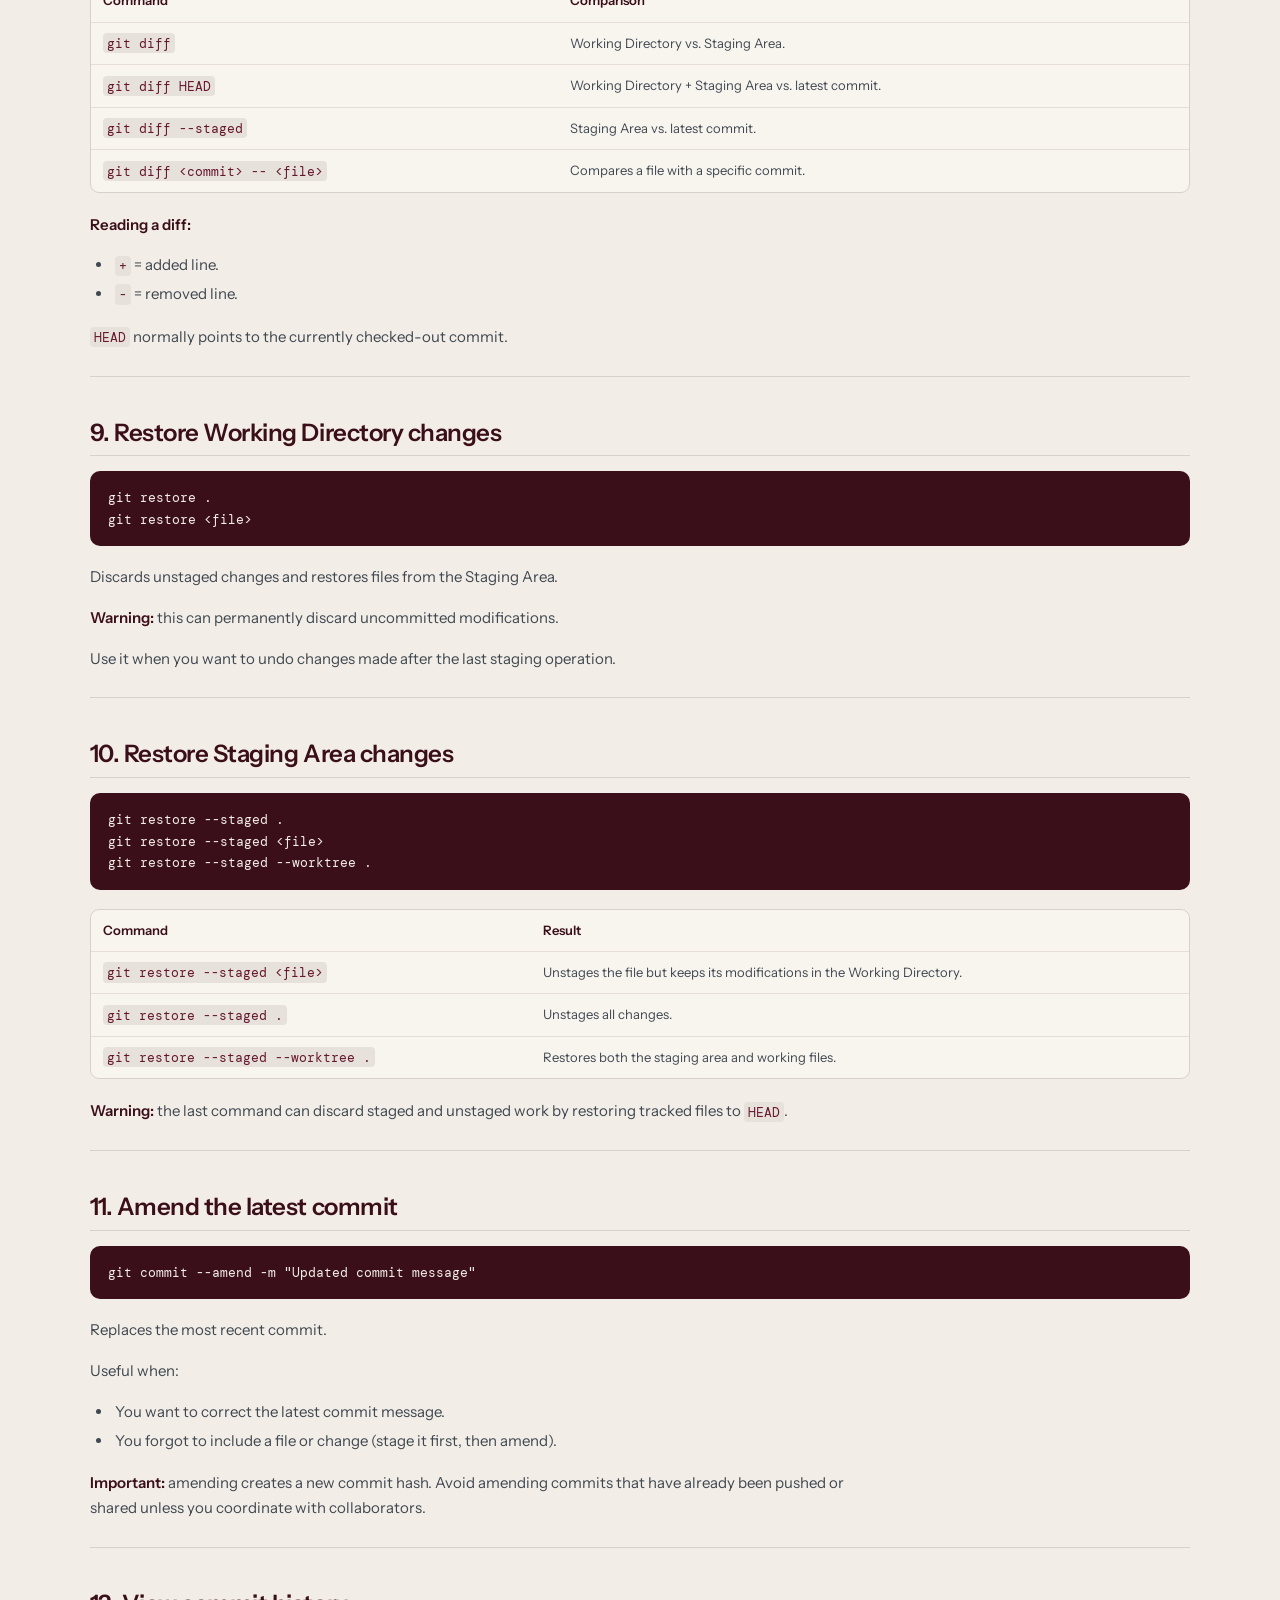
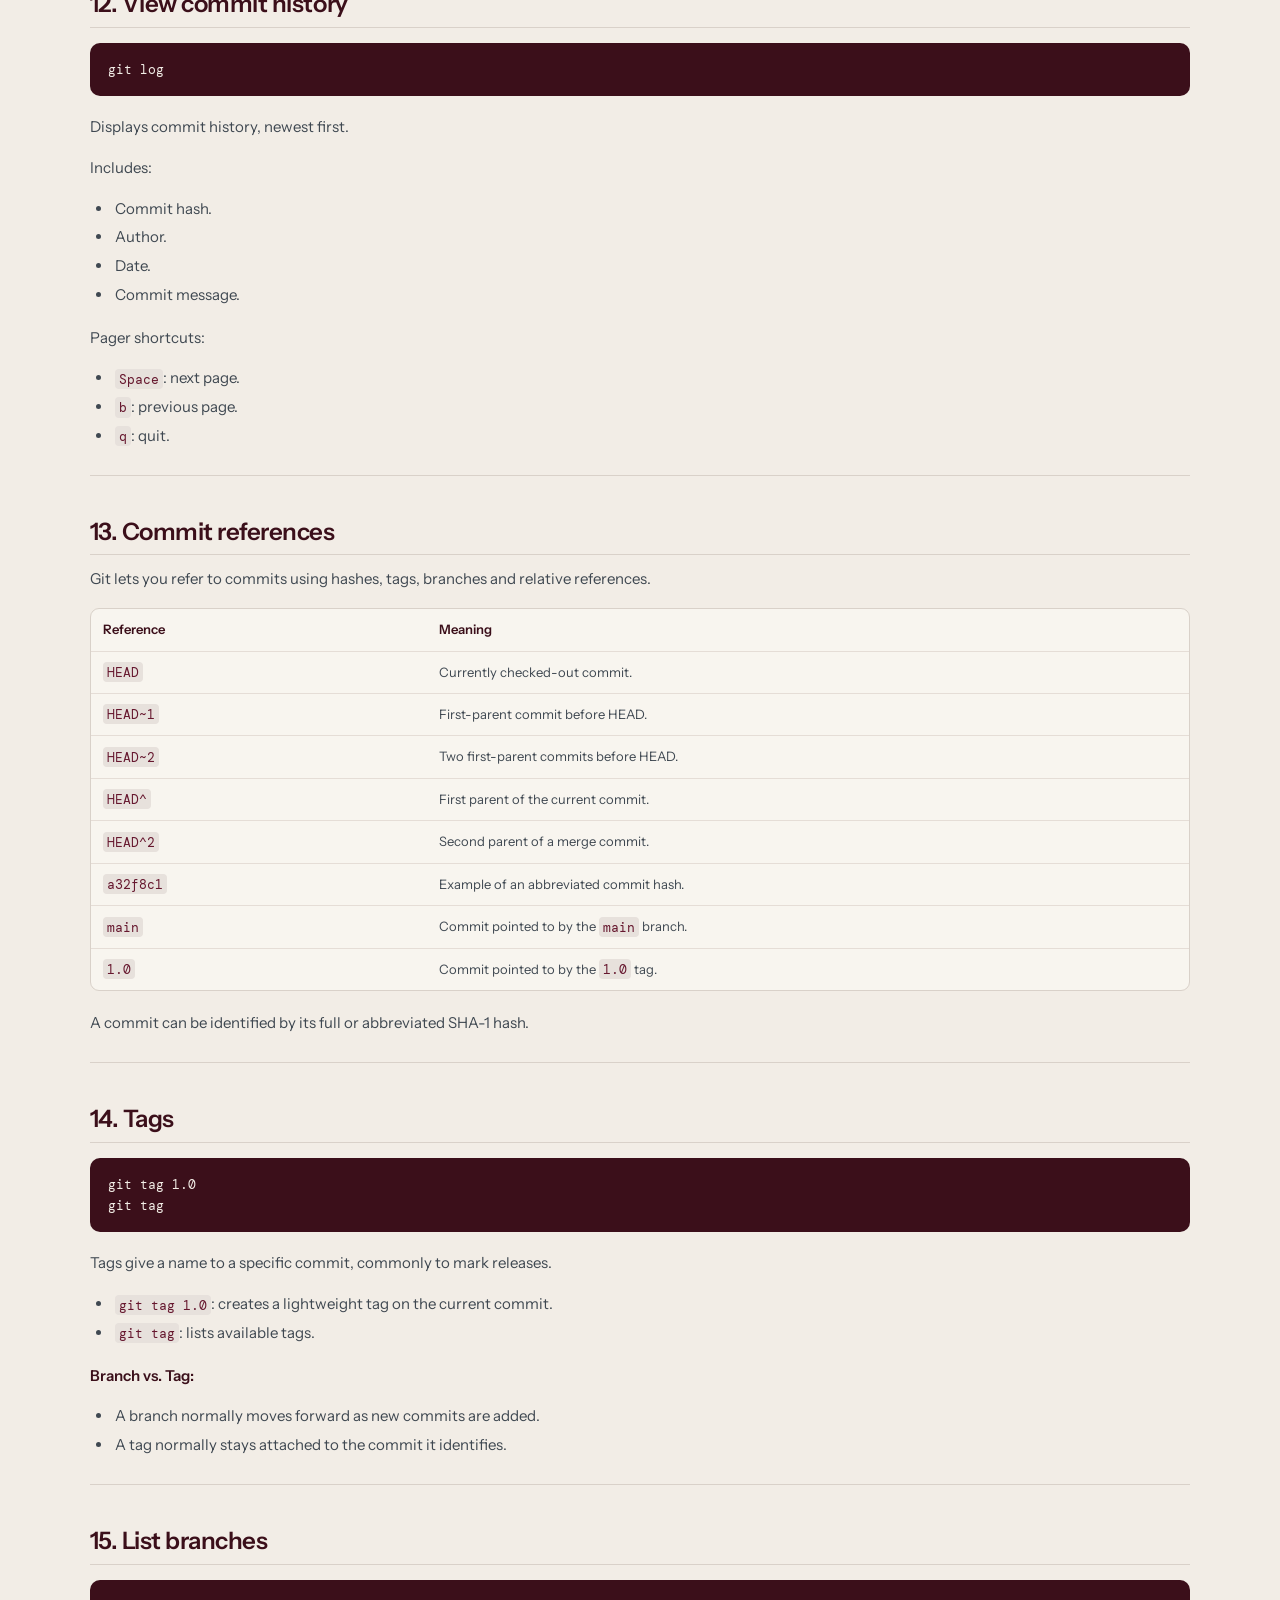
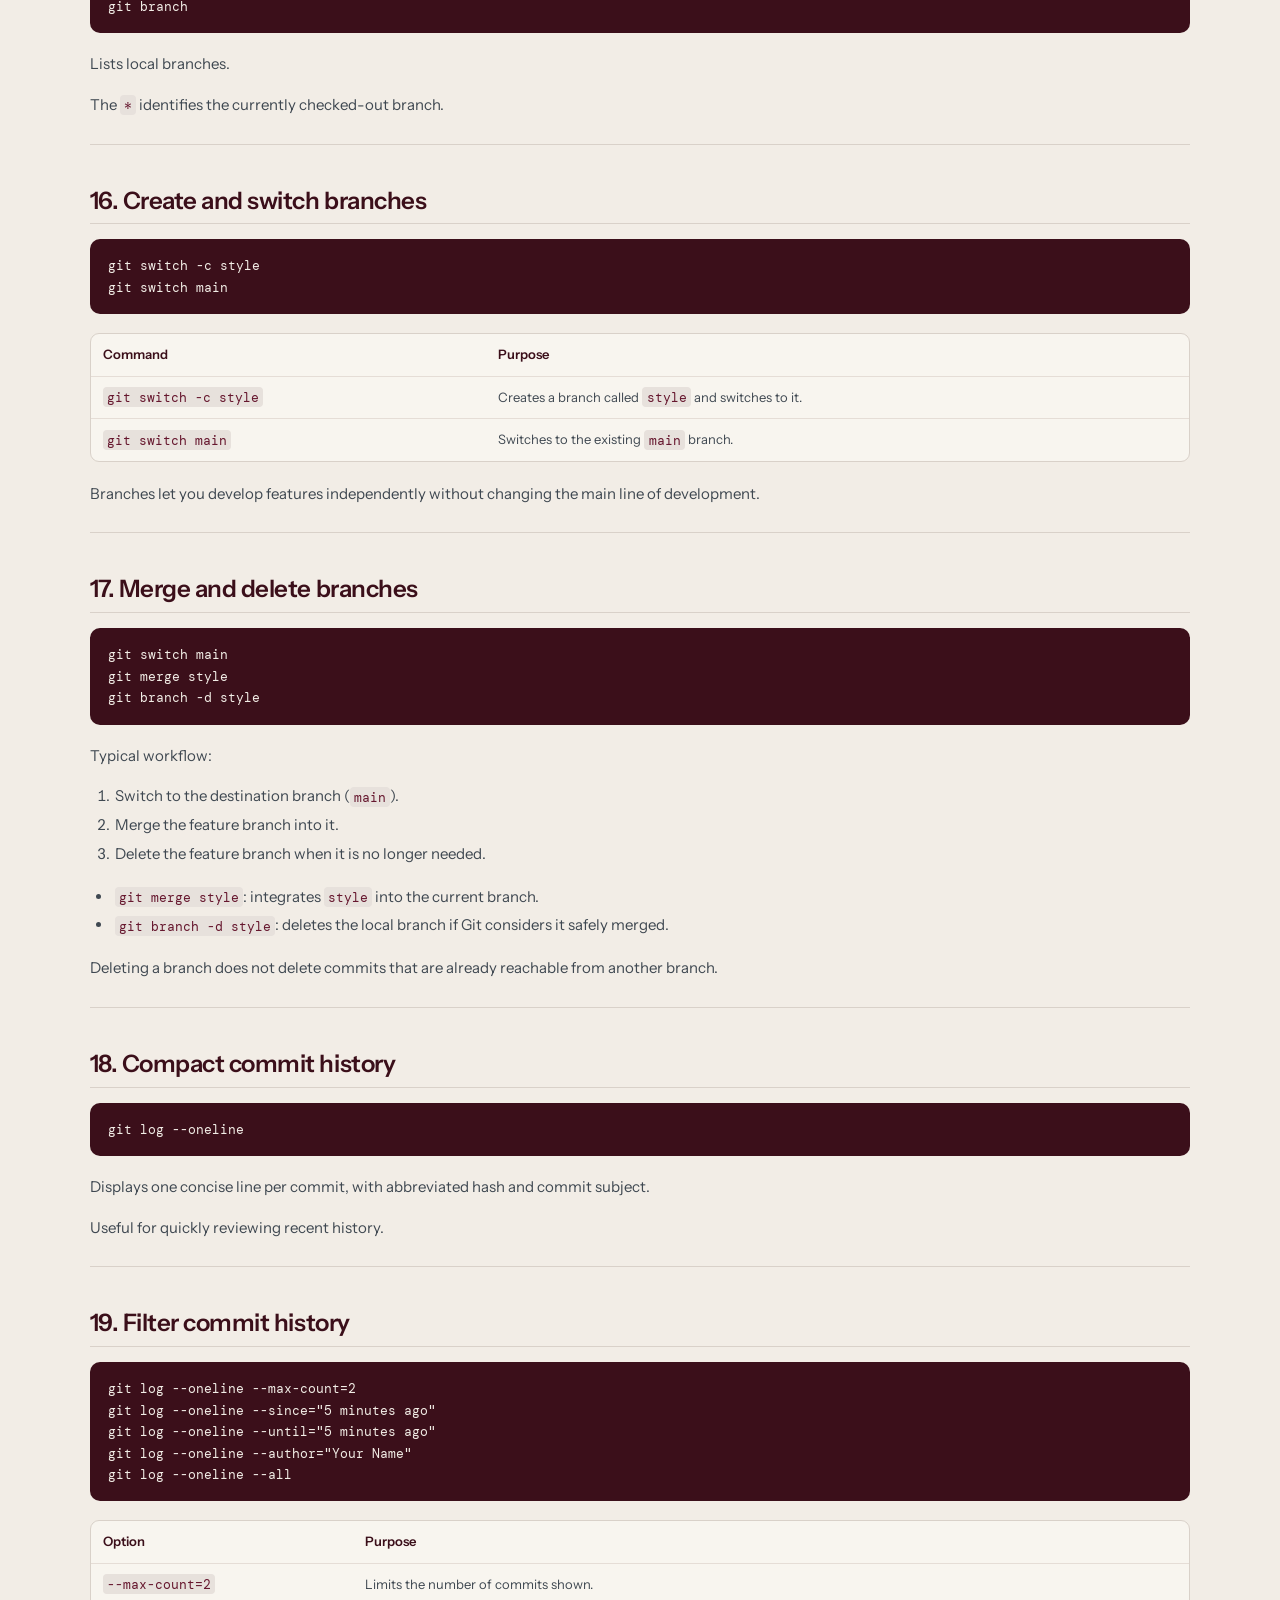
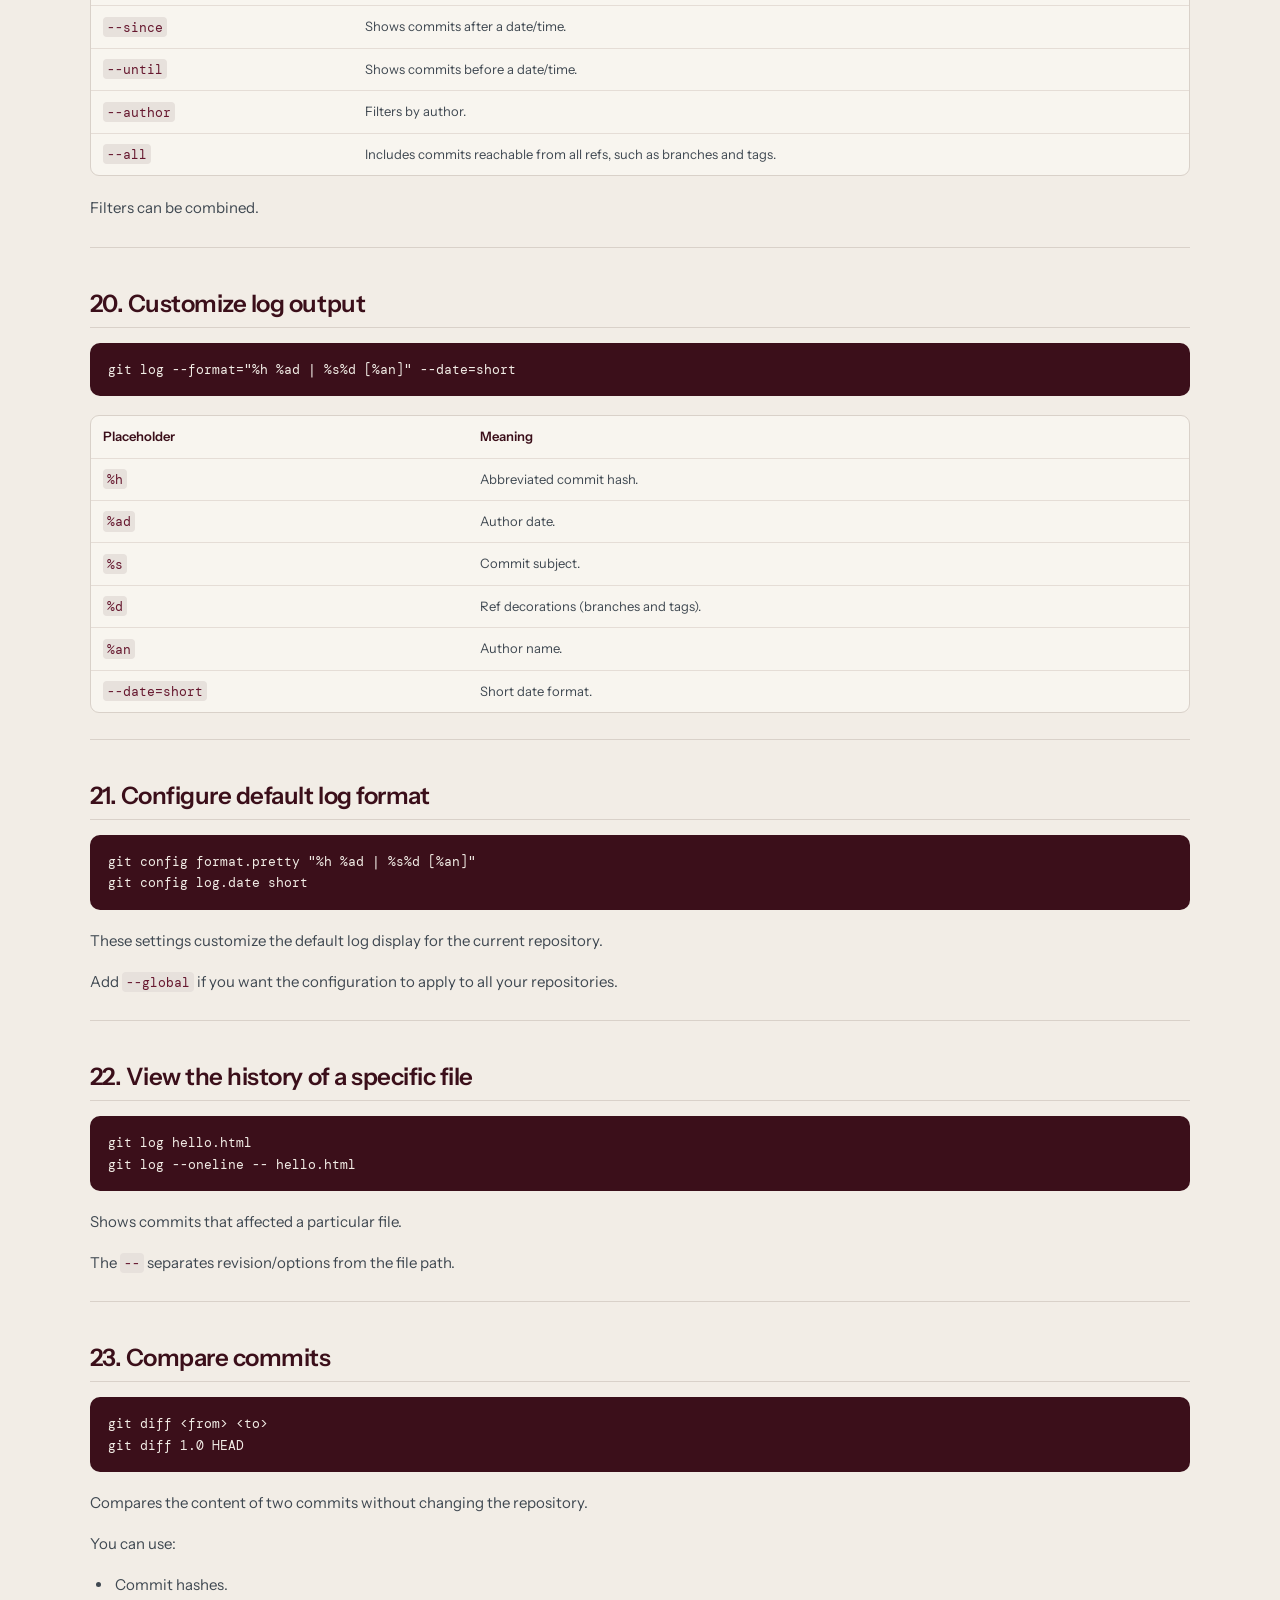
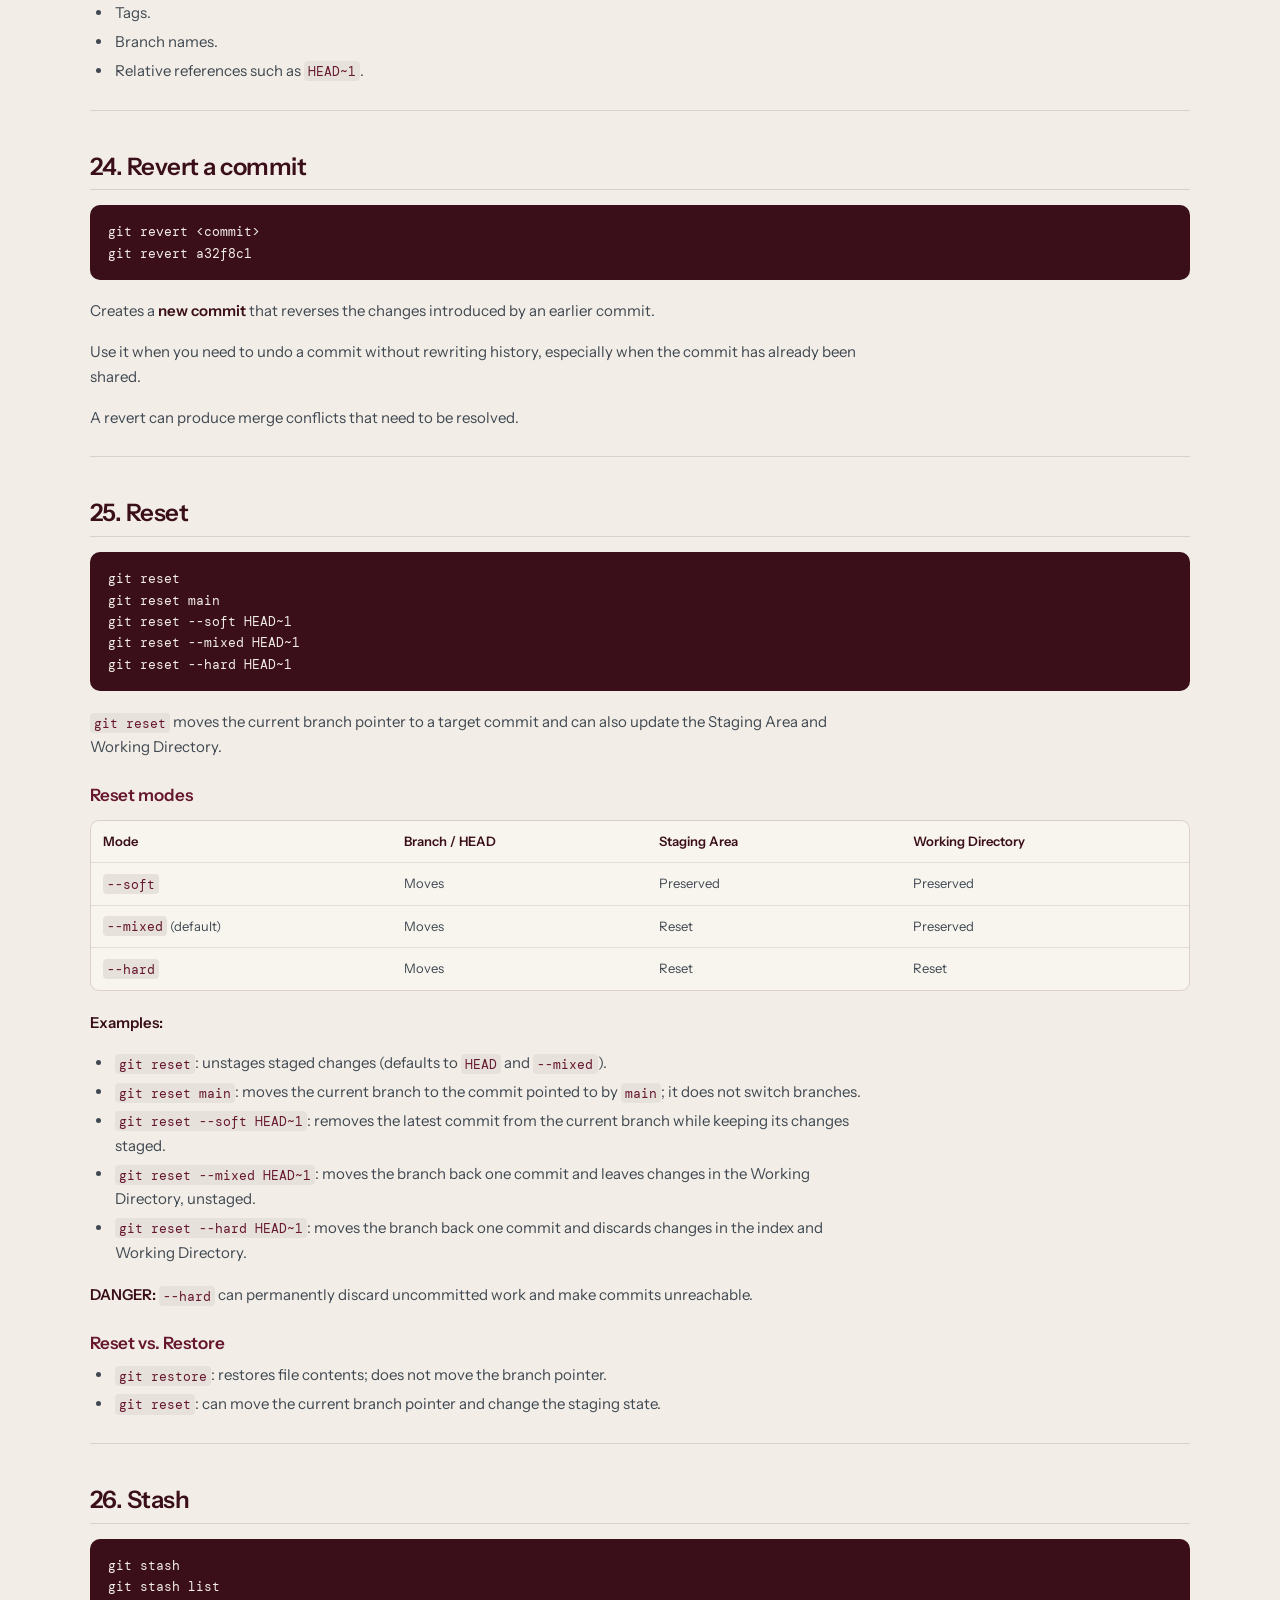
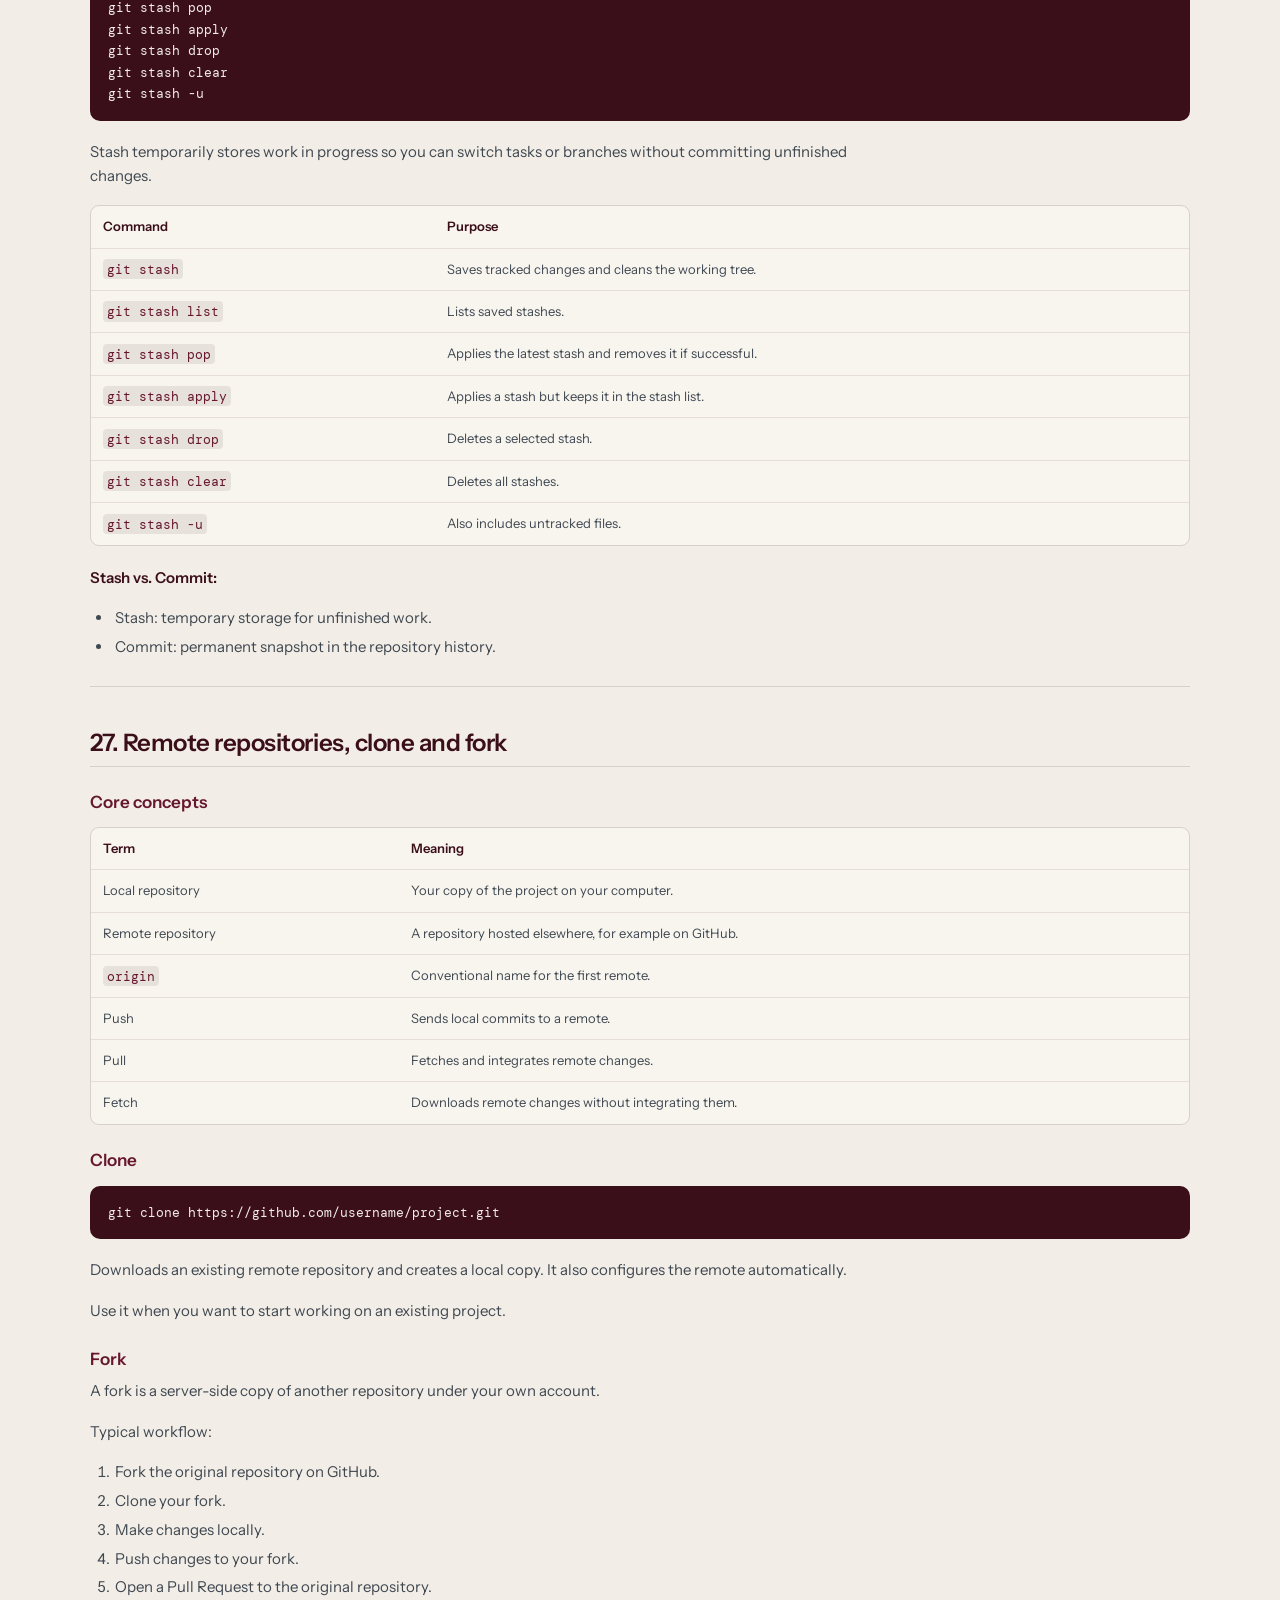
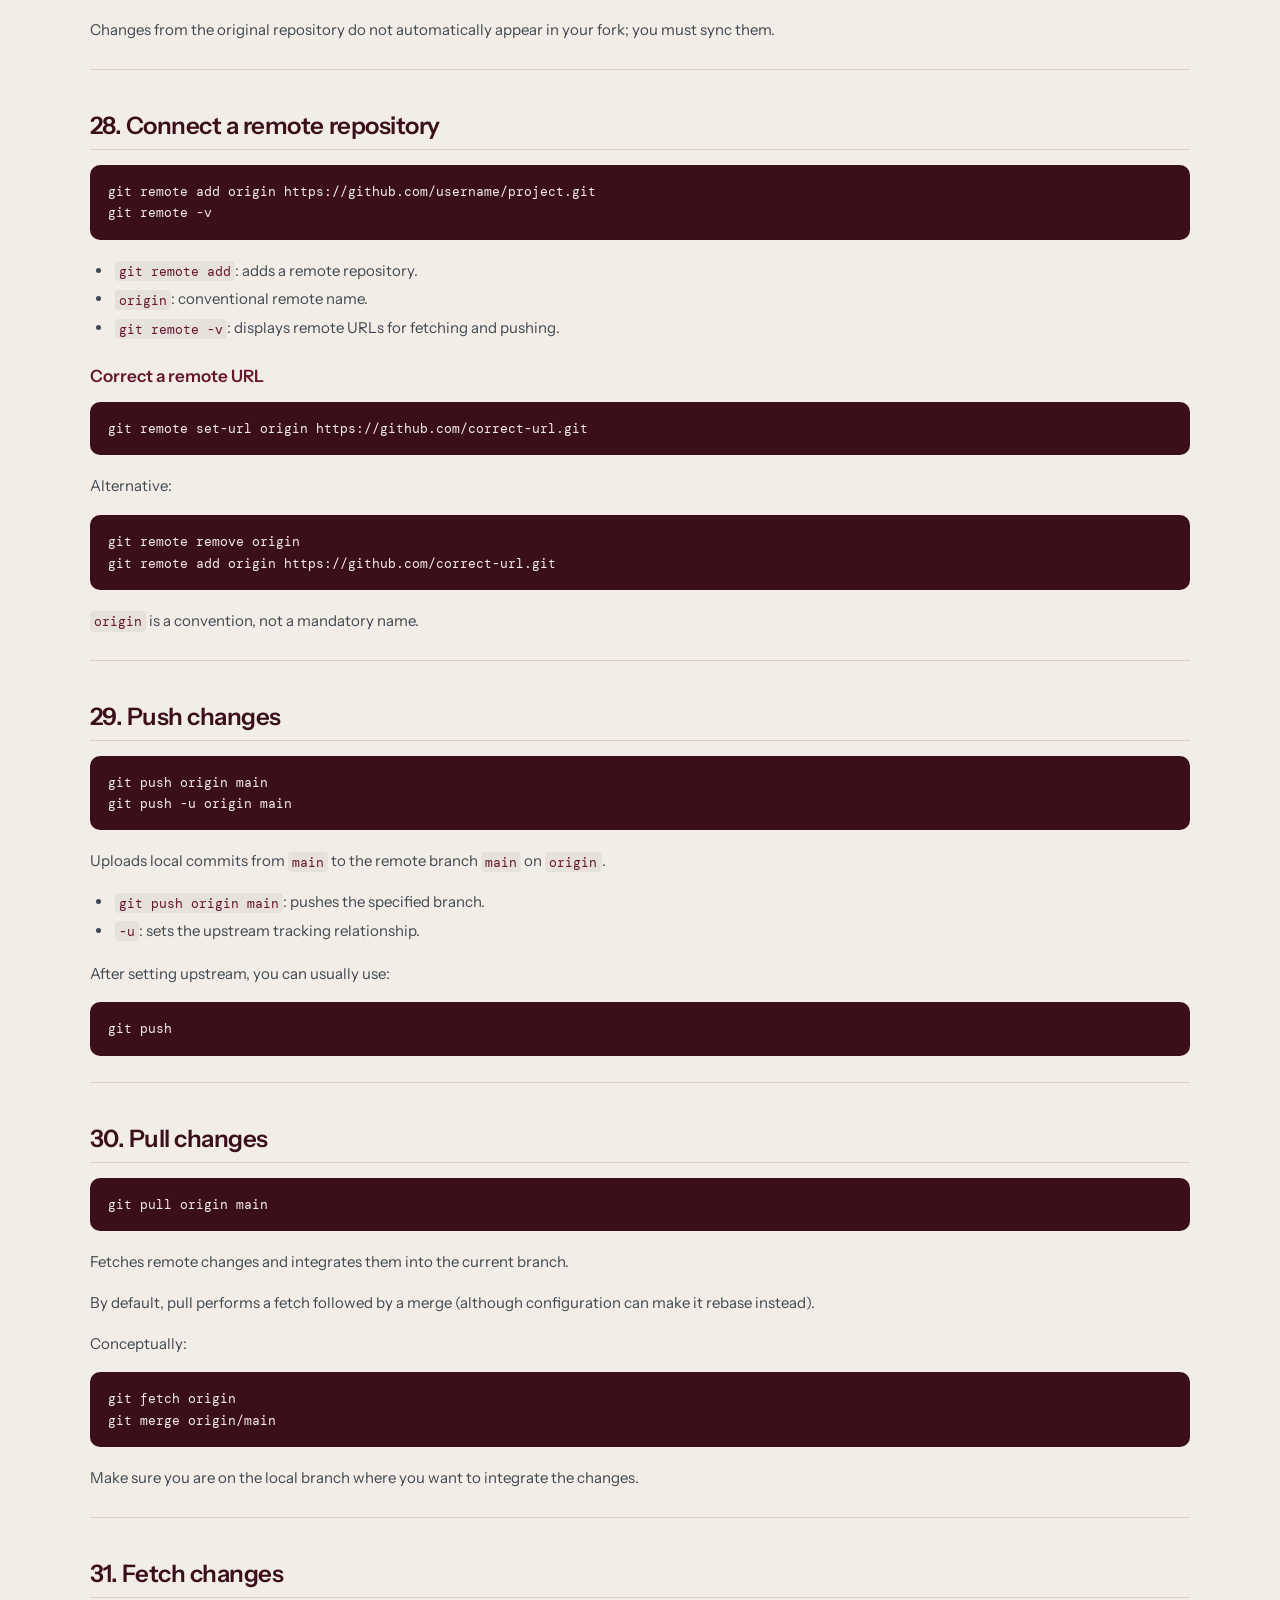
==== commit 47699ce8: "Adjustments in visual and docs Tools" ====
--- a/git-github.html
+++ b/git-github.html
@@ -25,7 +25,6 @@
         <section class="guide-section" id="git-panel" role="tabpanel" aria-labelledby="git-tab" tabindex="0">
           <div class="guide-panel-layout">
             <aside class="guide-index" aria-label="Git guide index">
-              <h2>In this section</h2>
               <nav data-guide-index aria-label="Git topics"><p class="guide-index-loading">Building the index…</p></nav>
             </aside>
             <div class="guide-panel-content">
@@ -43,7 +42,6 @@
         <section class="guide-section guide-github-section" id="github-panel" role="tabpanel" aria-labelledby="github-tab" tabindex="0" hidden>
           <div class="guide-panel-layout">
             <aside class="guide-index" aria-label="GitHub guide index">
-              <h2>In this section</h2>
               <nav data-guide-index aria-label="GitHub topics"><p class="guide-index-loading">Building the index…</p></nav>
             </aside>
             <div class="guide-panel-content">
--- a/assets/css/styles.css
+++ b/assets/css/styles.css
@@ -168,7 +168,11 @@
 .collection-next svg { width: 27px; height: 27px; flex: none; margin-bottom: 5px; fill: none; stroke: #b7c7d9; stroke-linecap: round; stroke-linejoin: round; stroke-width: 1.5; transition: transform .28s cubic-bezier(.2,.8,.2,1); }
 .collection-next:hover svg { transform: translate(3px, -3px); }
 .collection-next:focus-visible { outline-offset: -7px; }
-.collection-content { width: min(1320px, 100%); margin: 0 auto; padding: clamp(38px, 5vw, 68px) clamp(20px, 4.5vw, 64px) 0; }
+.collection-content { width: min(1320px, 100%); margin: 0 auto; padding: clamp(38px, 5vw, 68px) clamp(20px, 4.5vw, 64px) clamp(56px, 7vw, 88px); }
+.collection-switcher { display: flex; align-items: center; justify-content: space-between; gap: 12px; margin: 0 0 clamp(28px, 3.5vw, 42px); }
+.collection-switcher a { display: inline-block; padding: 6px 0; color: #55708e; font: 500 12px var(--mono); text-decoration: none; transition: color .18s ease; }
+.collection-switcher a:hover { color: #66172e; text-decoration: underline; text-underline-offset: 3px; }
+.collection-switcher a:focus-visible { outline: 2px solid #55708e; outline-offset: 3px; }
 .collection-controls { display: flex; align-items: end; justify-content: space-between; gap: 22px; margin-bottom: 22px; }
 .collection-controls h2 { margin: 0; color: #3b0f1a; font: 600 clamp(25px, 3vw, 34px)/1.1 'Instrument Sans', sans-serif; letter-spacing: -.025em; }
 .collection-filters { position: relative; display: flex; flex-wrap: wrap; align-items: center; justify-content: flex-end; gap: 12px; overflow: visible; }
@@ -276,7 +280,7 @@
   .collection-intro h1 { font-size: clamp(54px, 13vw, 72px); }
   .collection-intro p { max-width: 34ch; font-size: 16px; }
   .collection-next { min-height: 150px; padding: 25px 24px; font-size: 38px; }
-  .collection-content { padding: 35px 18px 0; }
+  .collection-content { padding: 35px 18px clamp(52px, 10vw, 72px); }
   .collection-controls { align-items: stretch; }
   .collection-controls h2 { font-size: 26px; }
   .collection-filters { width: 100%; max-width: 100%; flex-wrap: wrap; justify-content: flex-start; gap: 10px; overflow: visible; }
@@ -361,16 +365,24 @@
 .guide-section-heading h2 { margin: 8px 0 5px; color: #3b0f1a; font: 600 clamp(34px, 4vw, 48px)/1.1 'Instrument Sans', sans-serif; letter-spacing: -.03em; }
 .guide-section-heading p { max-width: 62ch; margin: 0; color: #55708e; font-size: 15px; line-height: 1.5; }
 .guide-section-heading .guide-course { margin-top: 10px; color: #66172e; font-size: 13px; }
-.guide-panel-layout { display: grid; grid-template-columns: minmax(190px, 245px) minmax(0, 1fr); align-items: start; gap: clamp(24px, 4vw, 58px); }
+.guide-panel-layout { display: grid; grid-template-columns: minmax(0, 1fr); align-items: start; }
 .guide-panel-content { min-width: 0; }
-.guide-index { position: sticky; top: 78px; max-height: calc(100vh - 96px); overflow-y: auto; align-self: start; margin-top: 20px; padding: 18px 15px; border: 1px solid #d9d1c9; border-radius: 14px; background: #f8f5ef; }
-.guide-index h2 { margin: 0 0 13px; color: #55708e; font: 600 14px/1.35 'Instrument Sans', sans-serif; }
+.guide-index { position: fixed; top: 50%; left: 0; z-index: 8; box-sizing: border-box; width: 44px; max-width: min(270px, calc(100vw - 32px)); max-height: calc(100vh - 40px); overflow-x: hidden; overflow-y: auto; align-self: start; margin: 0; padding: 12px 6px; border: 1px solid transparent; border-left: 0; border-radius: 0 10px 10px 0; background: transparent; transform: translateY(-50%); transition: width .2s ease, padding .2s ease, box-shadow .2s ease, background .2s ease, border-color .2s ease; scrollbar-width: none; }
+.guide-index::-webkit-scrollbar { display: none; }
+.guide-index nav { overflow: visible; }
+.guide-index:not(.guide-index-hover):not(:focus-within) a { width: 18px; height: 2px; overflow: hidden; margin: 12px auto; padding: 0; border-radius: 3px; background: #d4d0cd; color: transparent; font-size: 0; line-height: 0; }
+.guide-index:not(.guide-index-hover):not(:focus-within) .guide-index-group > a { width: 24px; }
+.guide-index:not(.guide-index-hover):not(:focus-within) .guide-index-item.h4 a { width: 7px; }
+.guide-index:not(.guide-index-hover):not(:focus-within) a[aria-current="location"] { background: #3b0f1a; }
+.guide-index-hover, .guide-index:focus-within { width: 270px; padding: 16px 14px; border-color: #d9d1c9; border-left: 1px solid #d9d1c9; background: #f8f5ef; box-shadow: 0 12px 28px #3b0f1a24; scrollbar-width: thin; }
+.guide-index-hover nav, .guide-index:focus-within nav { max-height: none; overflow: visible; opacity: 1; }
 .guide-index-list, .guide-index-list ul { margin: 0; padding: 0; list-style: none; }
 .guide-index-group { margin: 0; padding: 0; list-style: none; }
 .guide-index a { display: block; padding: 5px 7px; border-radius: 6px; color: #3b0f1a; font: 500 12px/1.4 'Instrument Sans', sans-serif; text-decoration: none; }
-.guide-index .guide-index-item a { color: #55708e; font-size: 11px; font-weight: 400; }
+.guide-index .guide-index-item a { color: #3f4851; font-size: 11px; font-weight: 400; }
 .guide-index .guide-index-item.h4 a { padding-left: 17px; }
-.guide-index a:hover { background: #f2e0e4; color: #3b0f1a; }
+.guide-index a:hover { color: #66172e; text-decoration: underline; text-underline-offset: 3px; }
+.guide-index-hover a[aria-current="location"], .guide-index:focus-within a[aria-current="location"] { background: #f2e0e4; color: #3b0f1a; text-decoration: none; }
 .guide-index-loading { margin: 0; color: #55708e; font-size: 12px; }
 .guide-markdown { max-width: none; color: #3f4851; font: 400 15px/1.65 'Instrument Sans', sans-serif; }
 .guide-markdown > p, .guide-markdown > ul, .guide-markdown > ol, .guide-markdown > blockquote { max-width: 78ch; }
@@ -415,13 +427,17 @@
 .guide-footer { margin-top: 0; }
 @media (max-width: 900px) {
   .guide-panel-layout { grid-template-columns: minmax(0, 1fr); gap: 24px; }
-  .guide-index { position: static; max-height: 230px; margin: 0; }
+  .guide-hero, .guide-content { padding-left: max(52px, 7vw); }
 }
 @media (max-width: 600px) {
-  .guide-hero { padding: 25px 20px 27px; }
+  .guide-hero { padding: 25px 20px 27px 48px; }
   .guide-back { margin-bottom: 22px; }
-  .guide-content { padding: 0 20px; }
-  .guide-index { padding: 15px 12px; }
+  .guide-content { padding: 0 20px 0 48px; }
+  .guide-index { width: 36px; max-width: calc(100vw - 24px); padding: 10px 4px; }
+  .guide-index-hover, .guide-index:focus-within { width: min(270px, calc(100vw - 24px)); }
+  .guide-index:not(.guide-index-hover):not(:focus-within) a { width: 14px; }
+  .guide-index:not(.guide-index-hover):not(:focus-within) .guide-index-group > a { width: 18px; }
+  .guide-index:not(.guide-index-hover):not(:focus-within) .guide-index-item.h4 a { width: 6px; }
   .guide-tabs { gap: 7px; }
   .guide-tab { min-height: 42px; gap: 6px; padding: 0 10px; font-size: 13px; }
   .guide-tab span { font-size: 9px; }
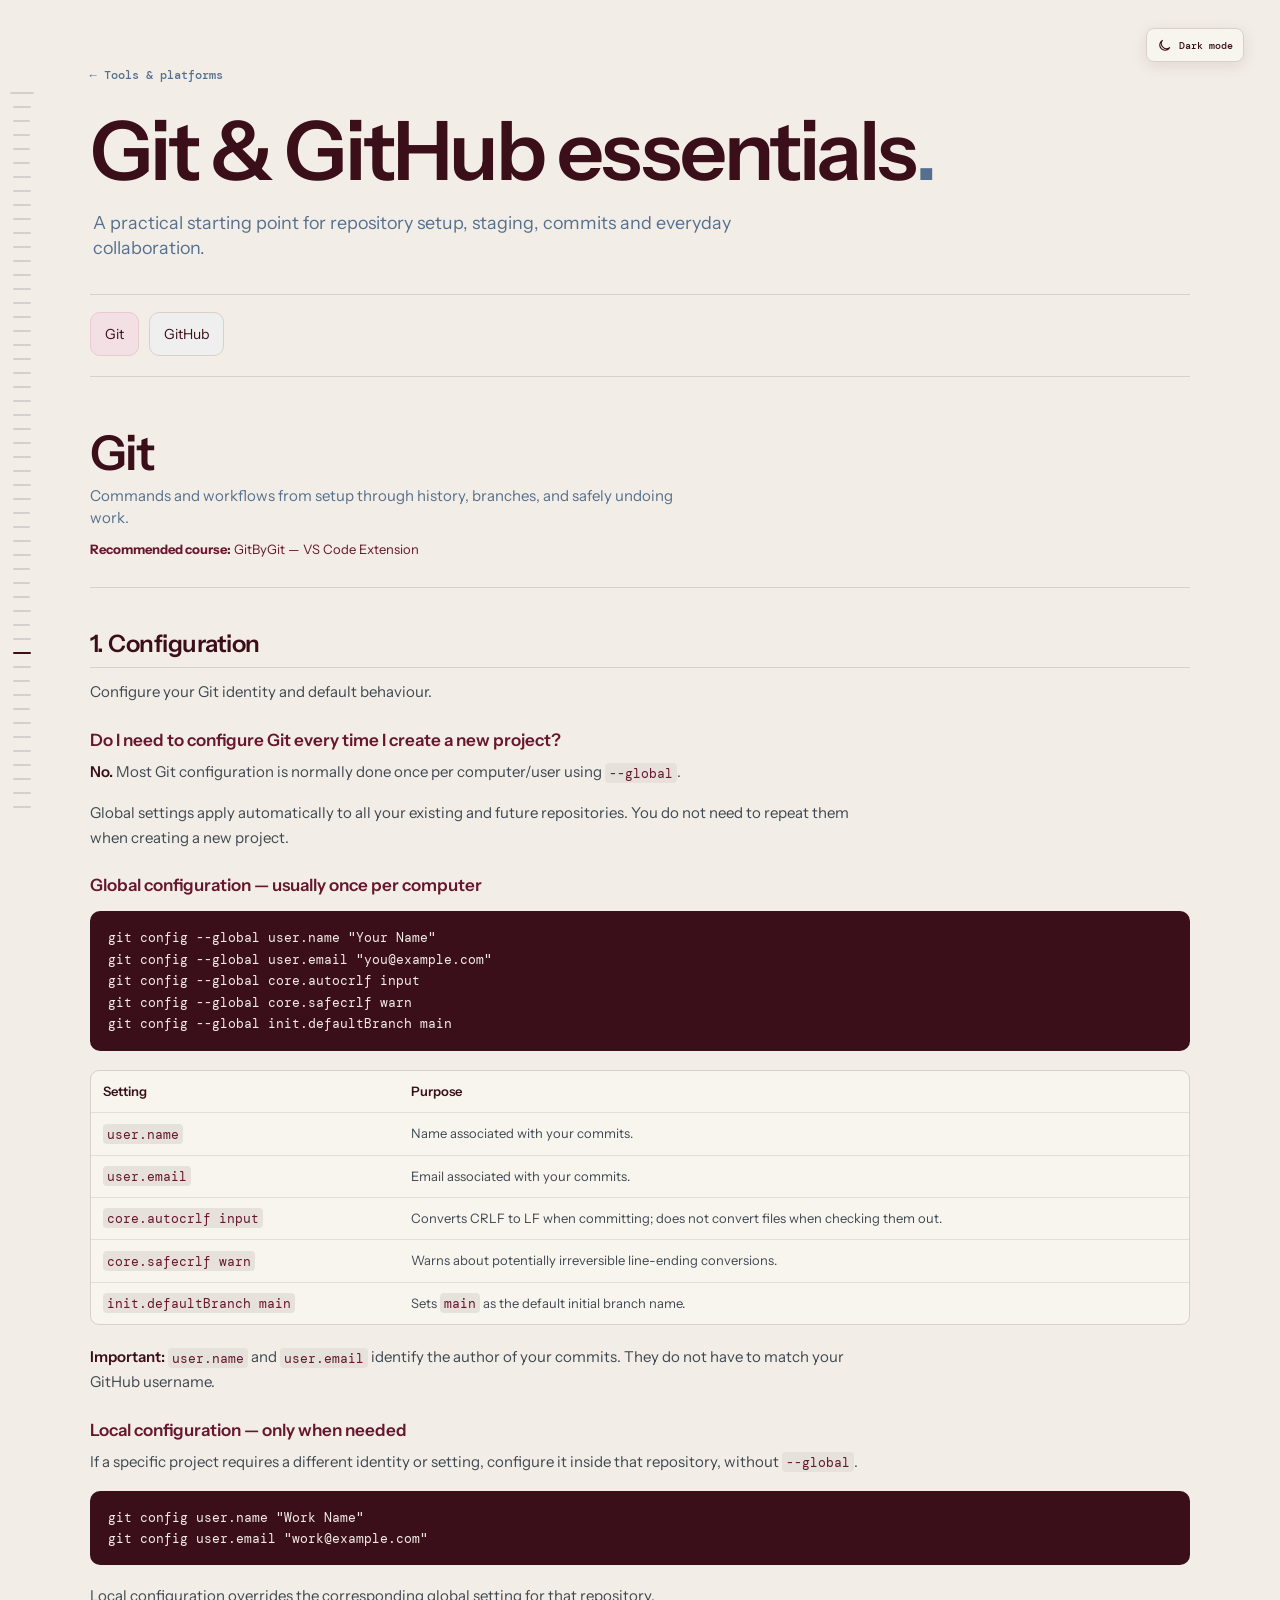
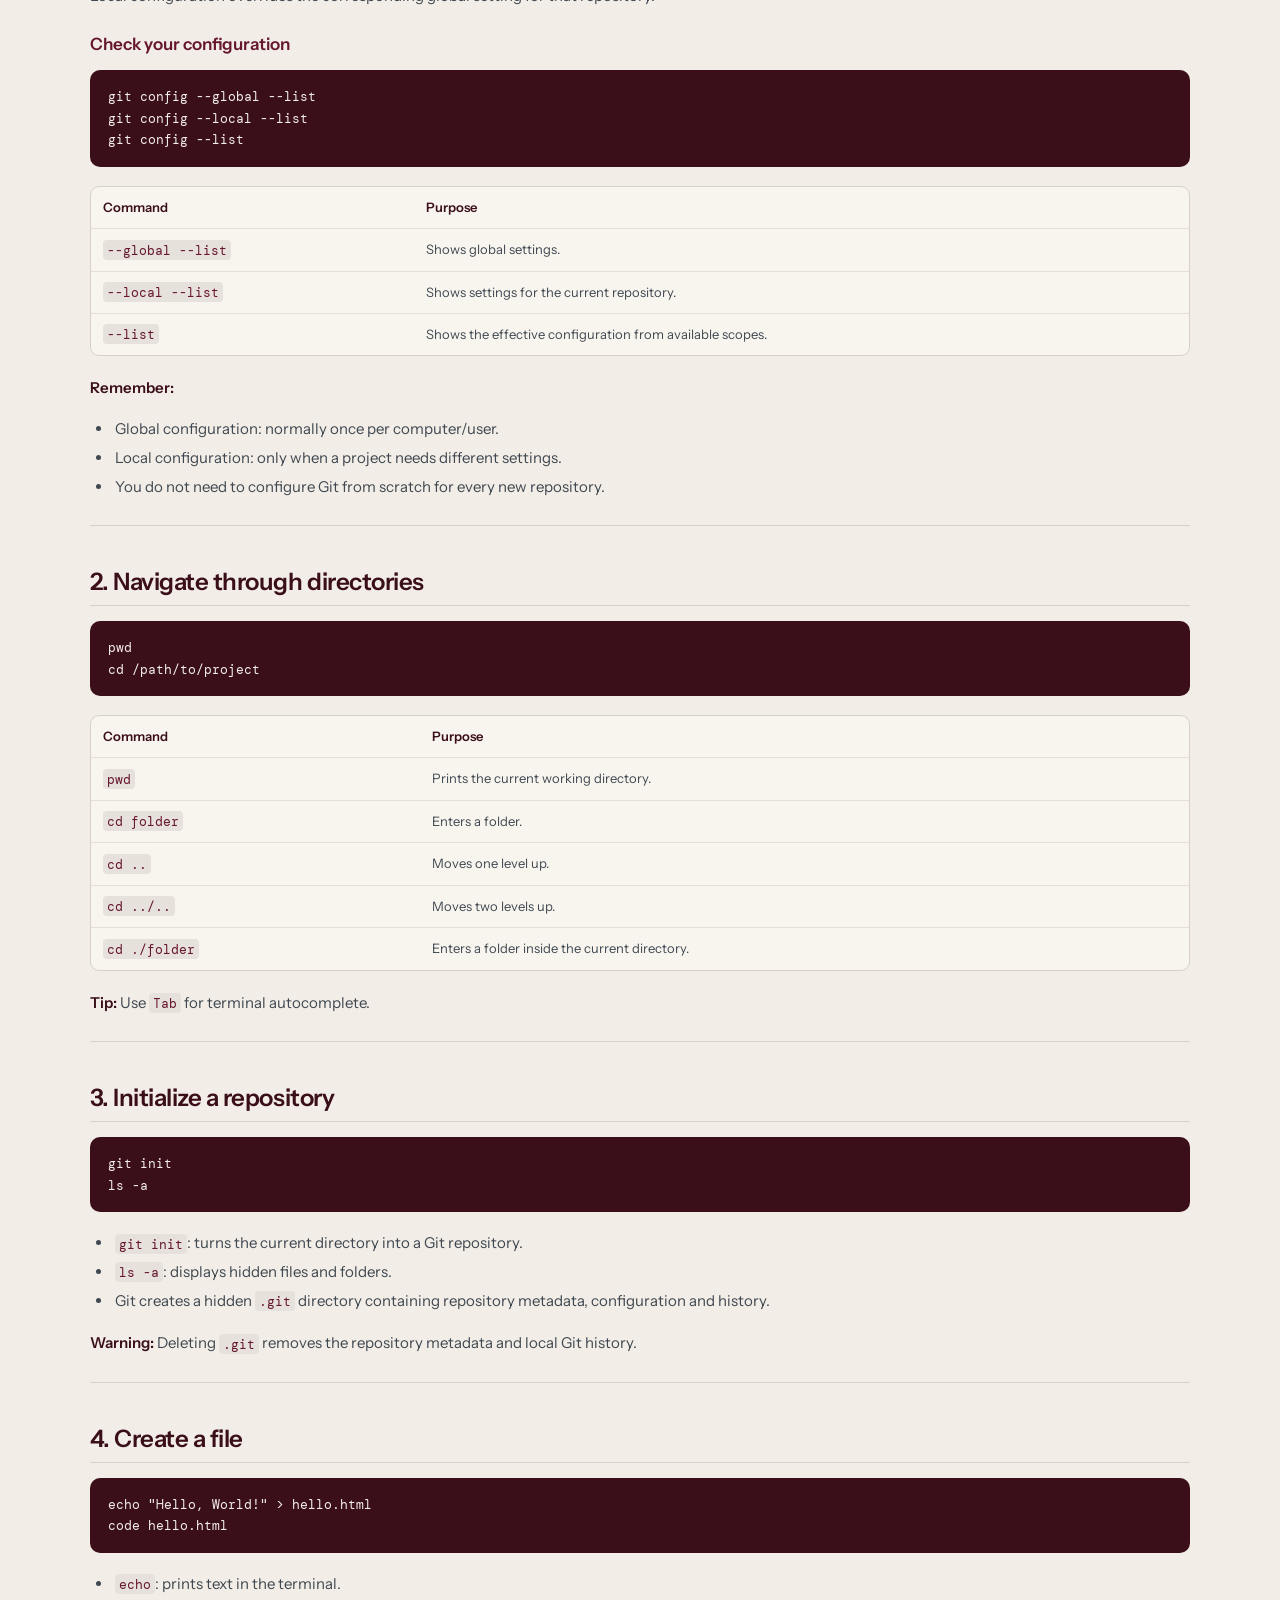
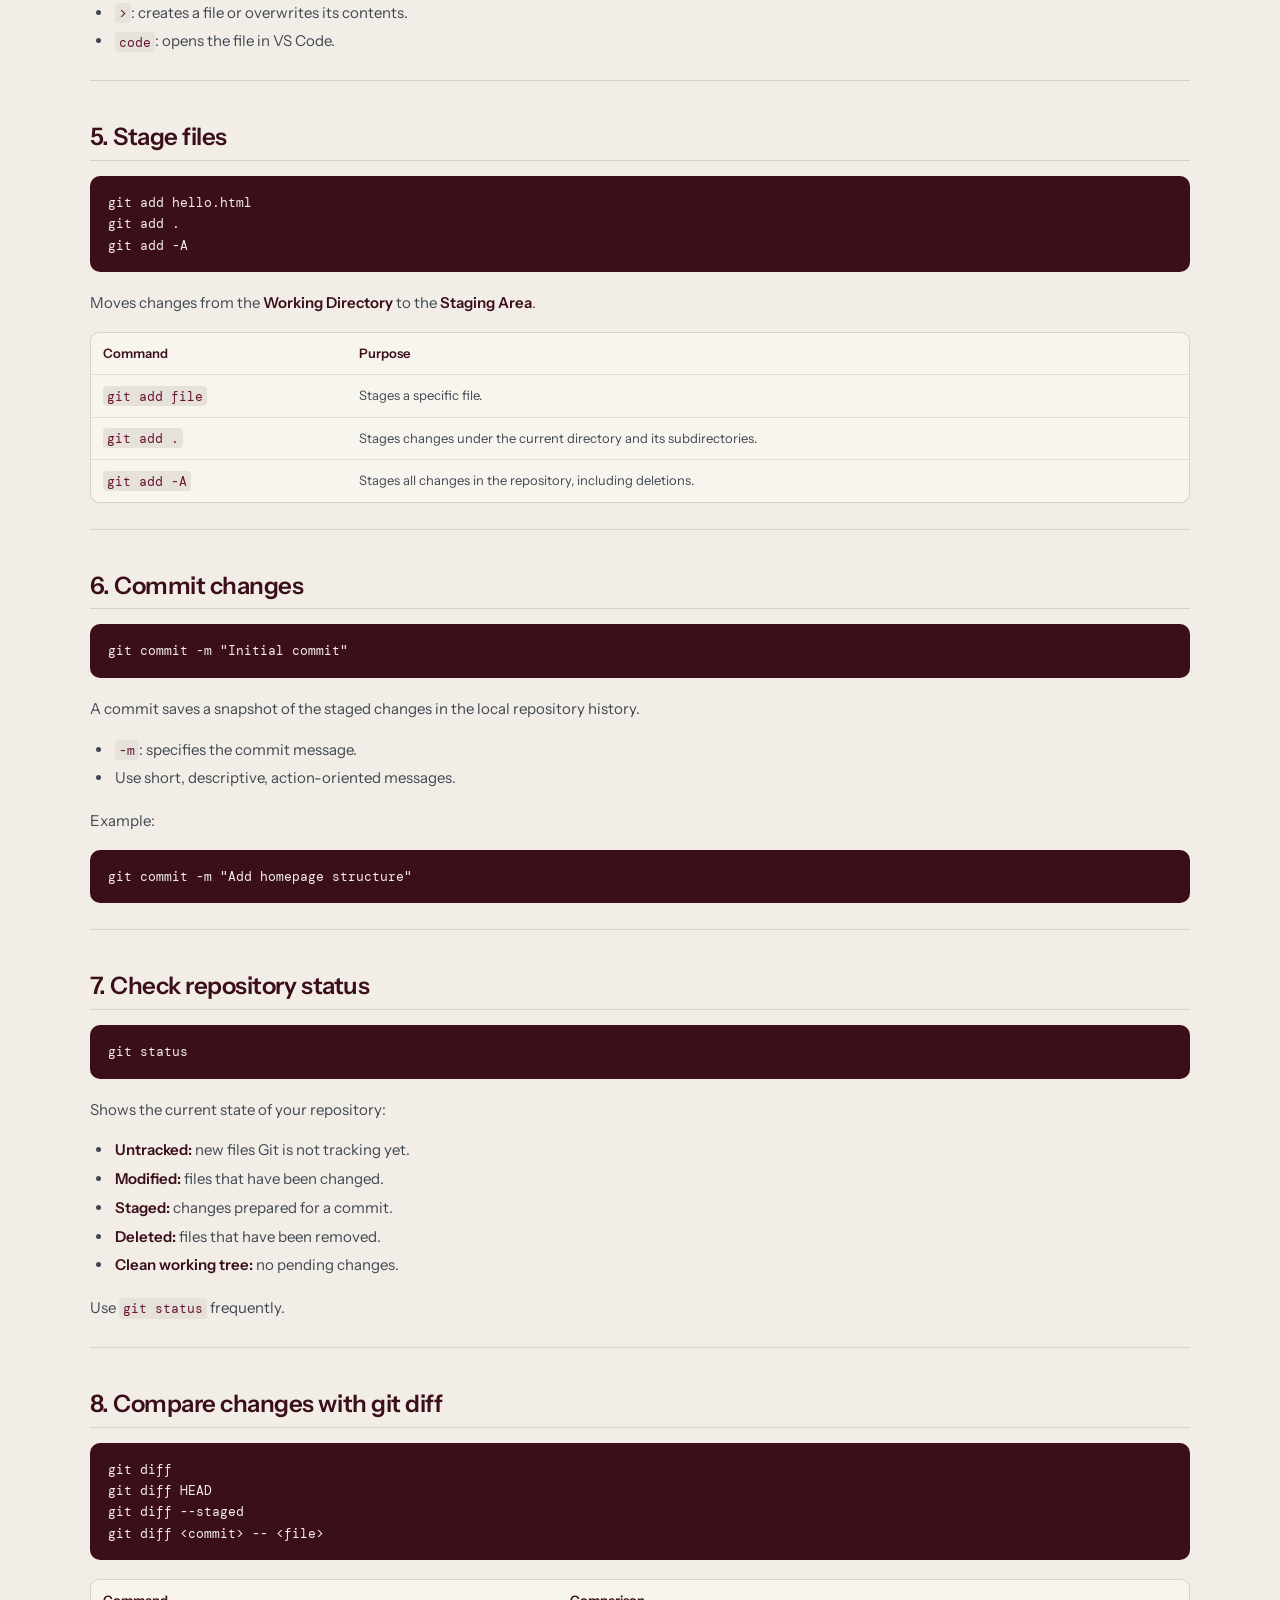
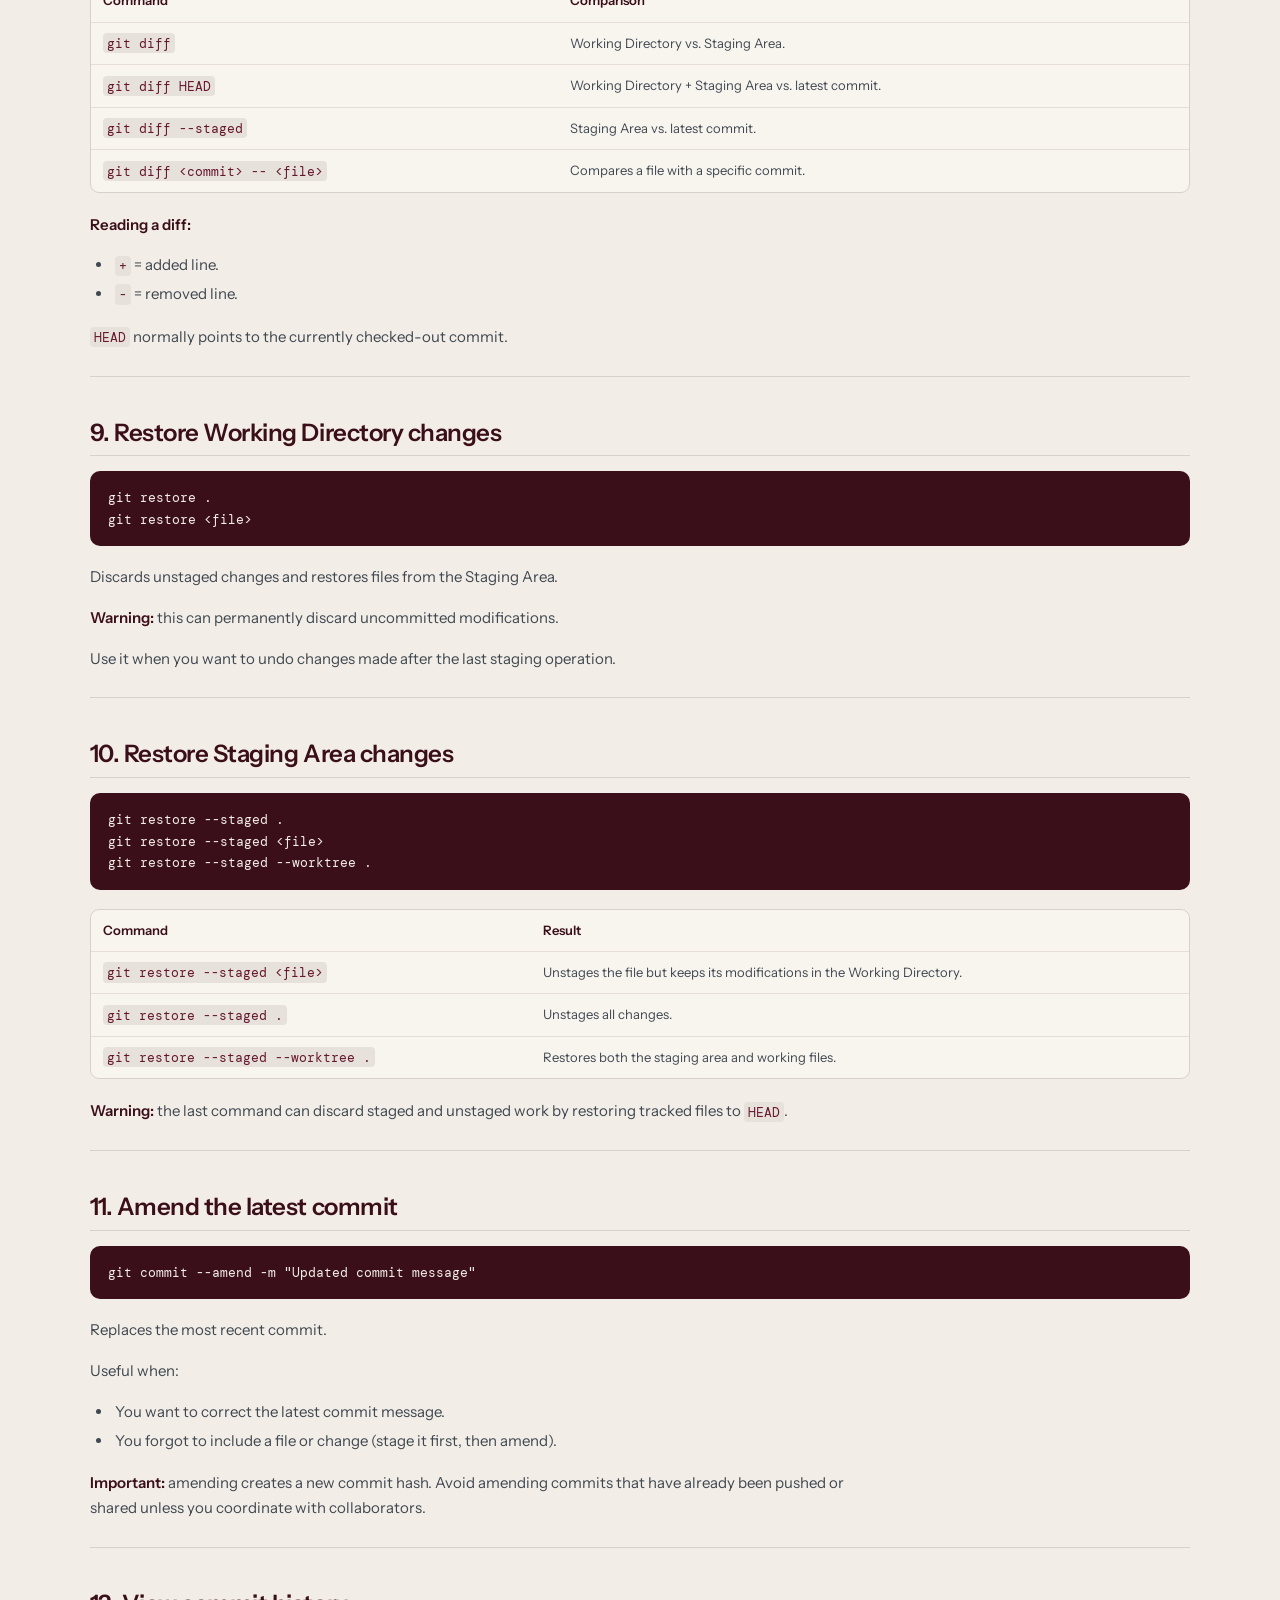
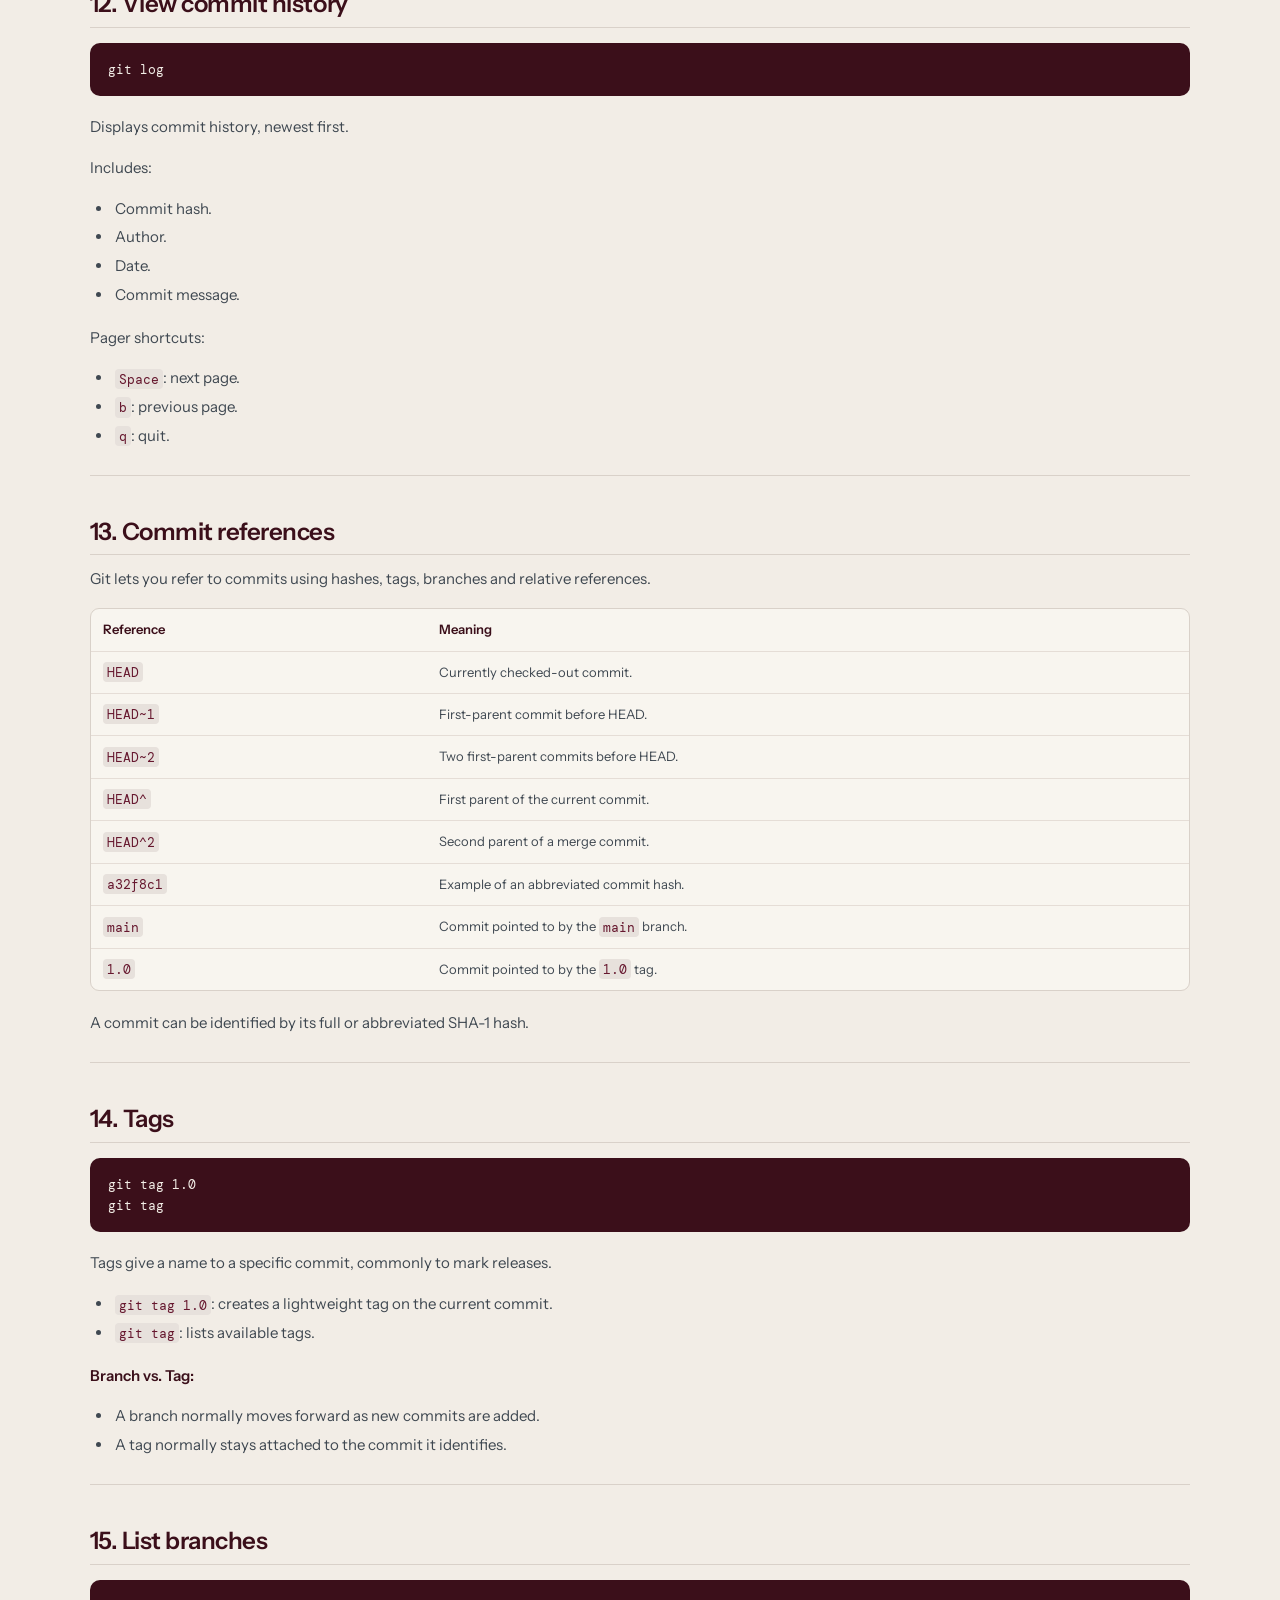
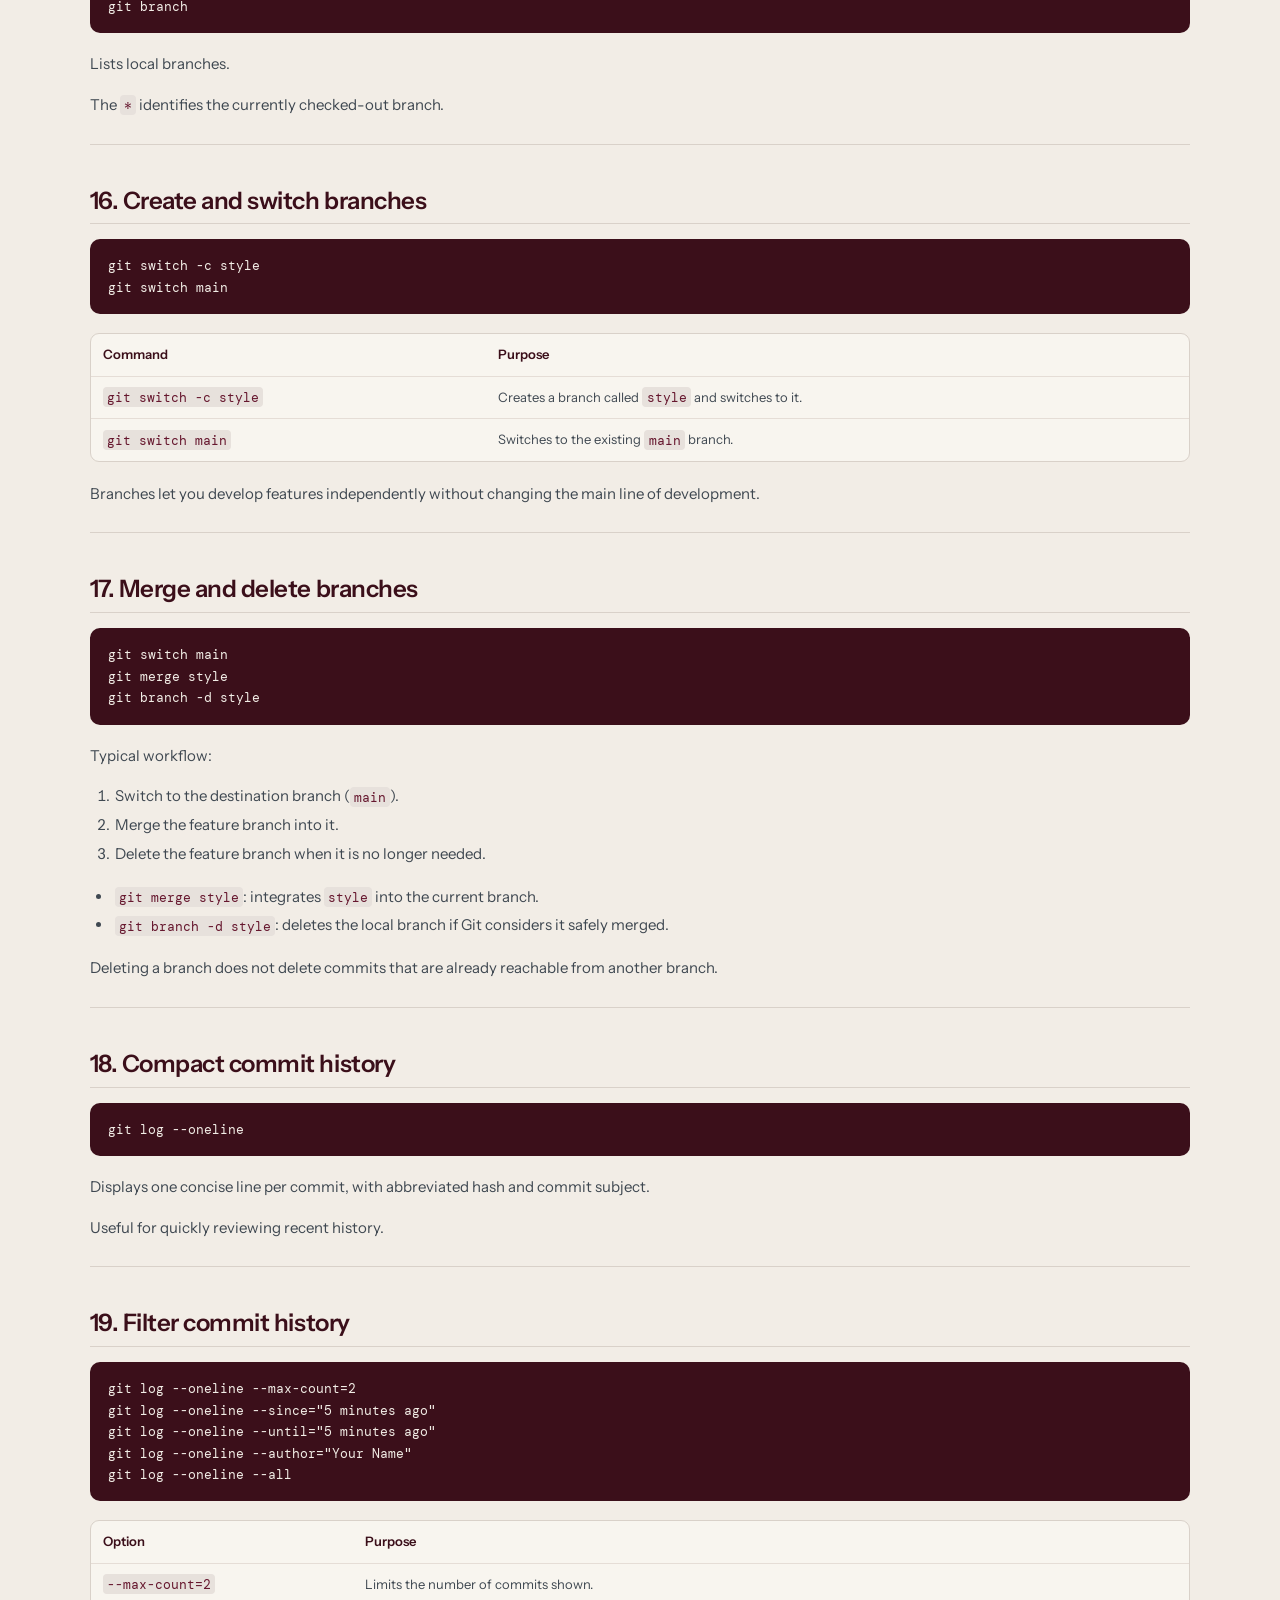
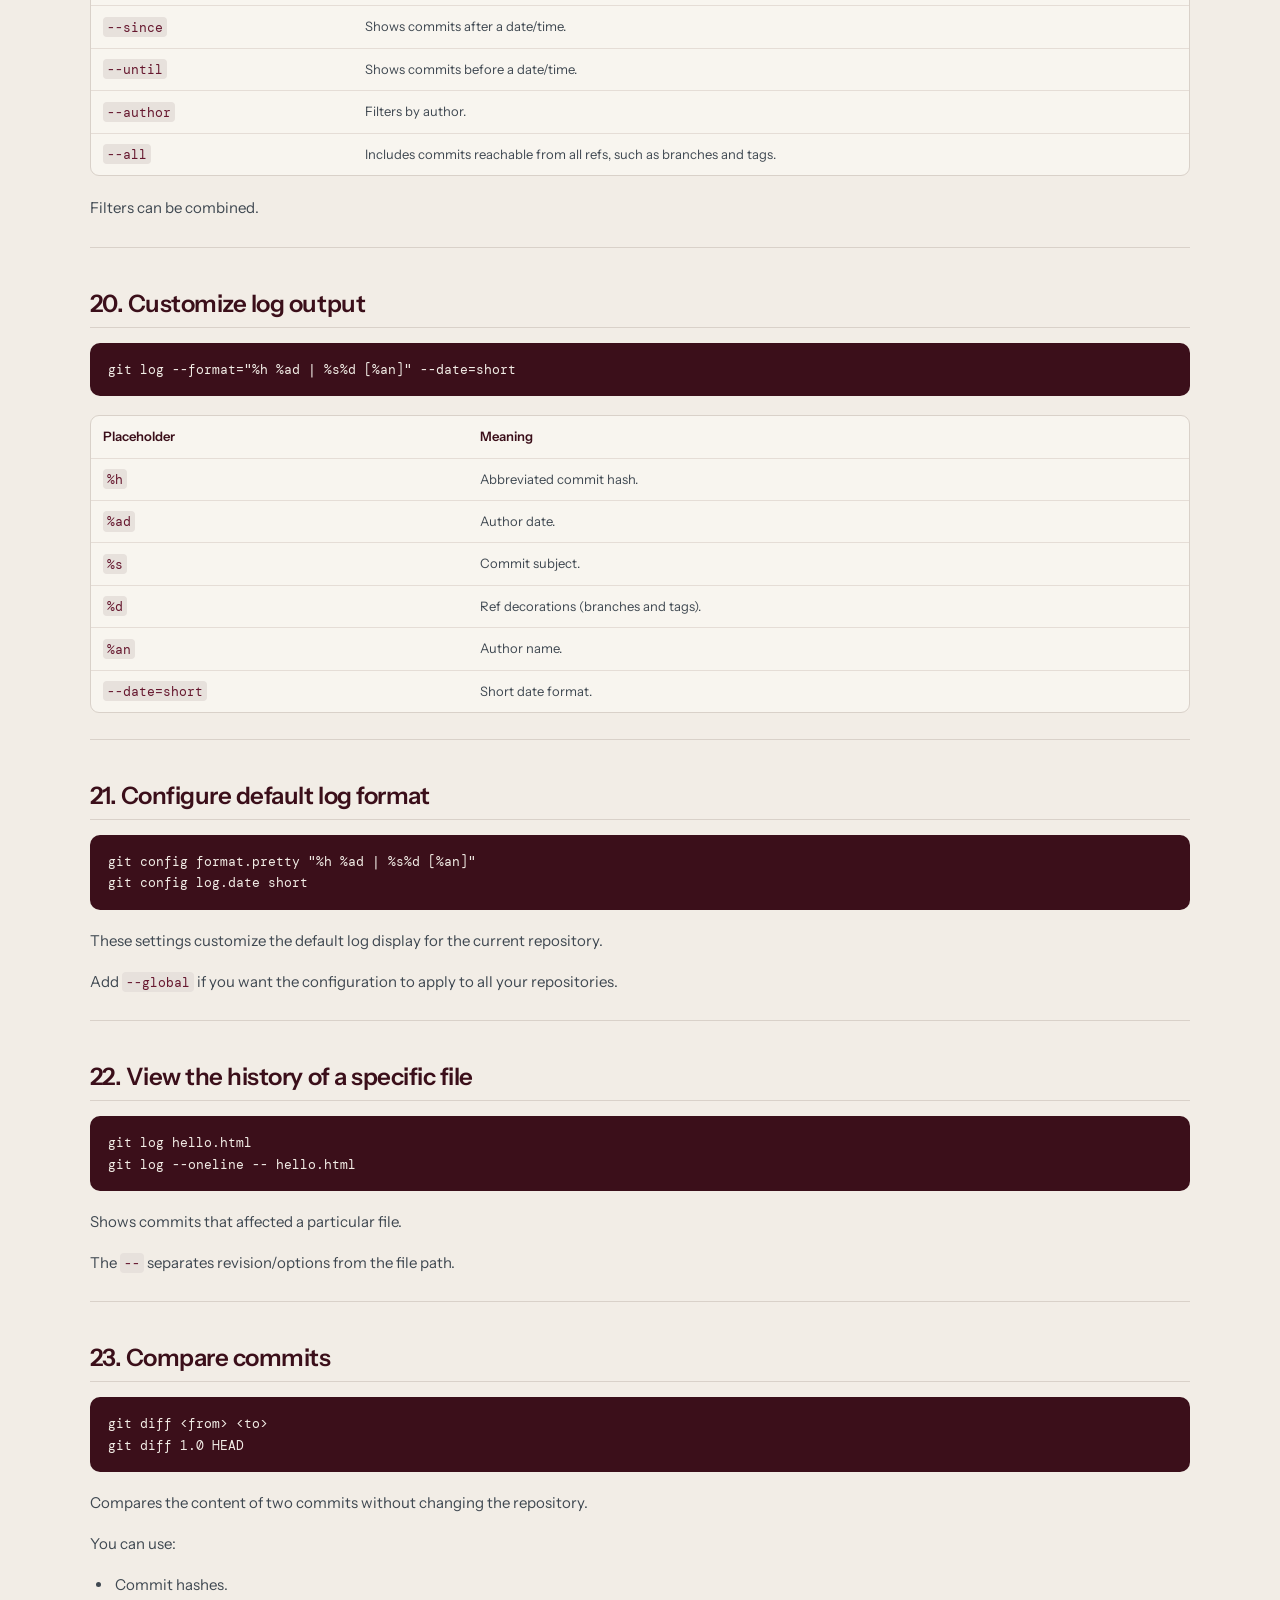
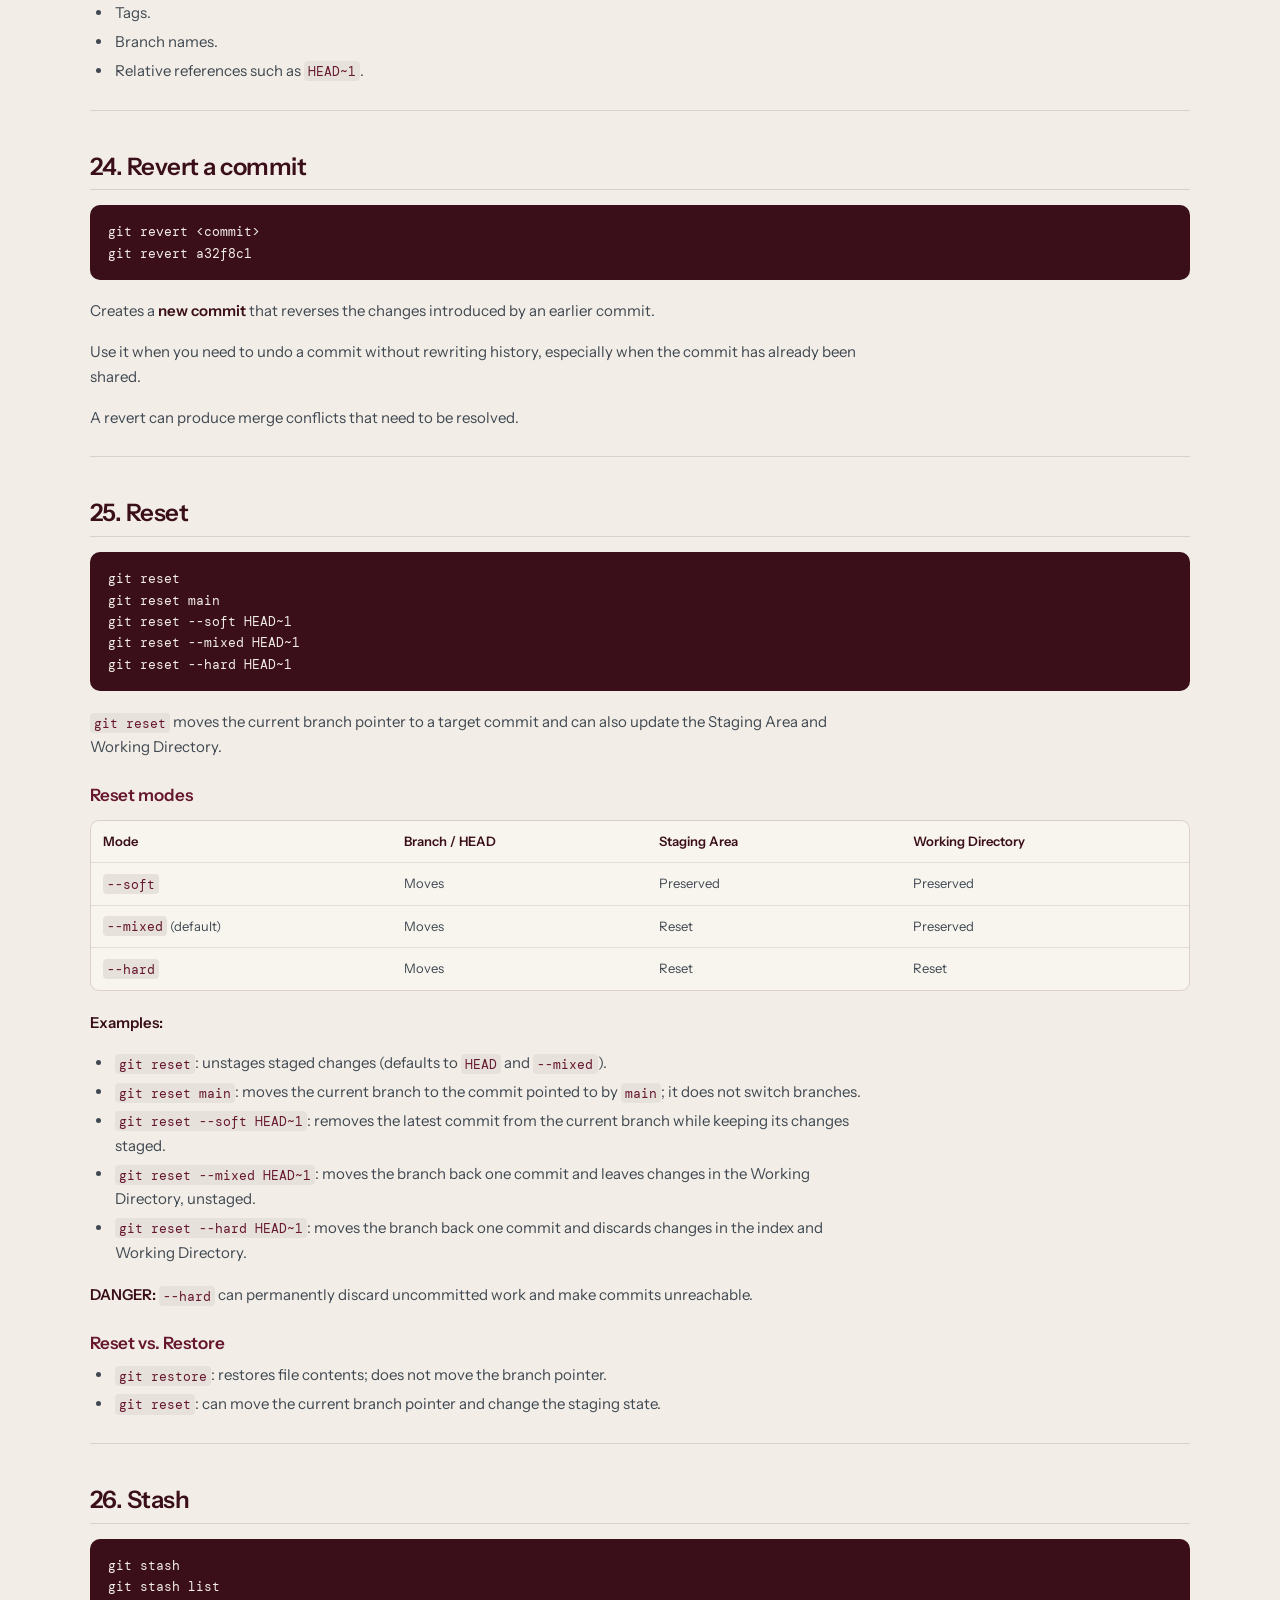
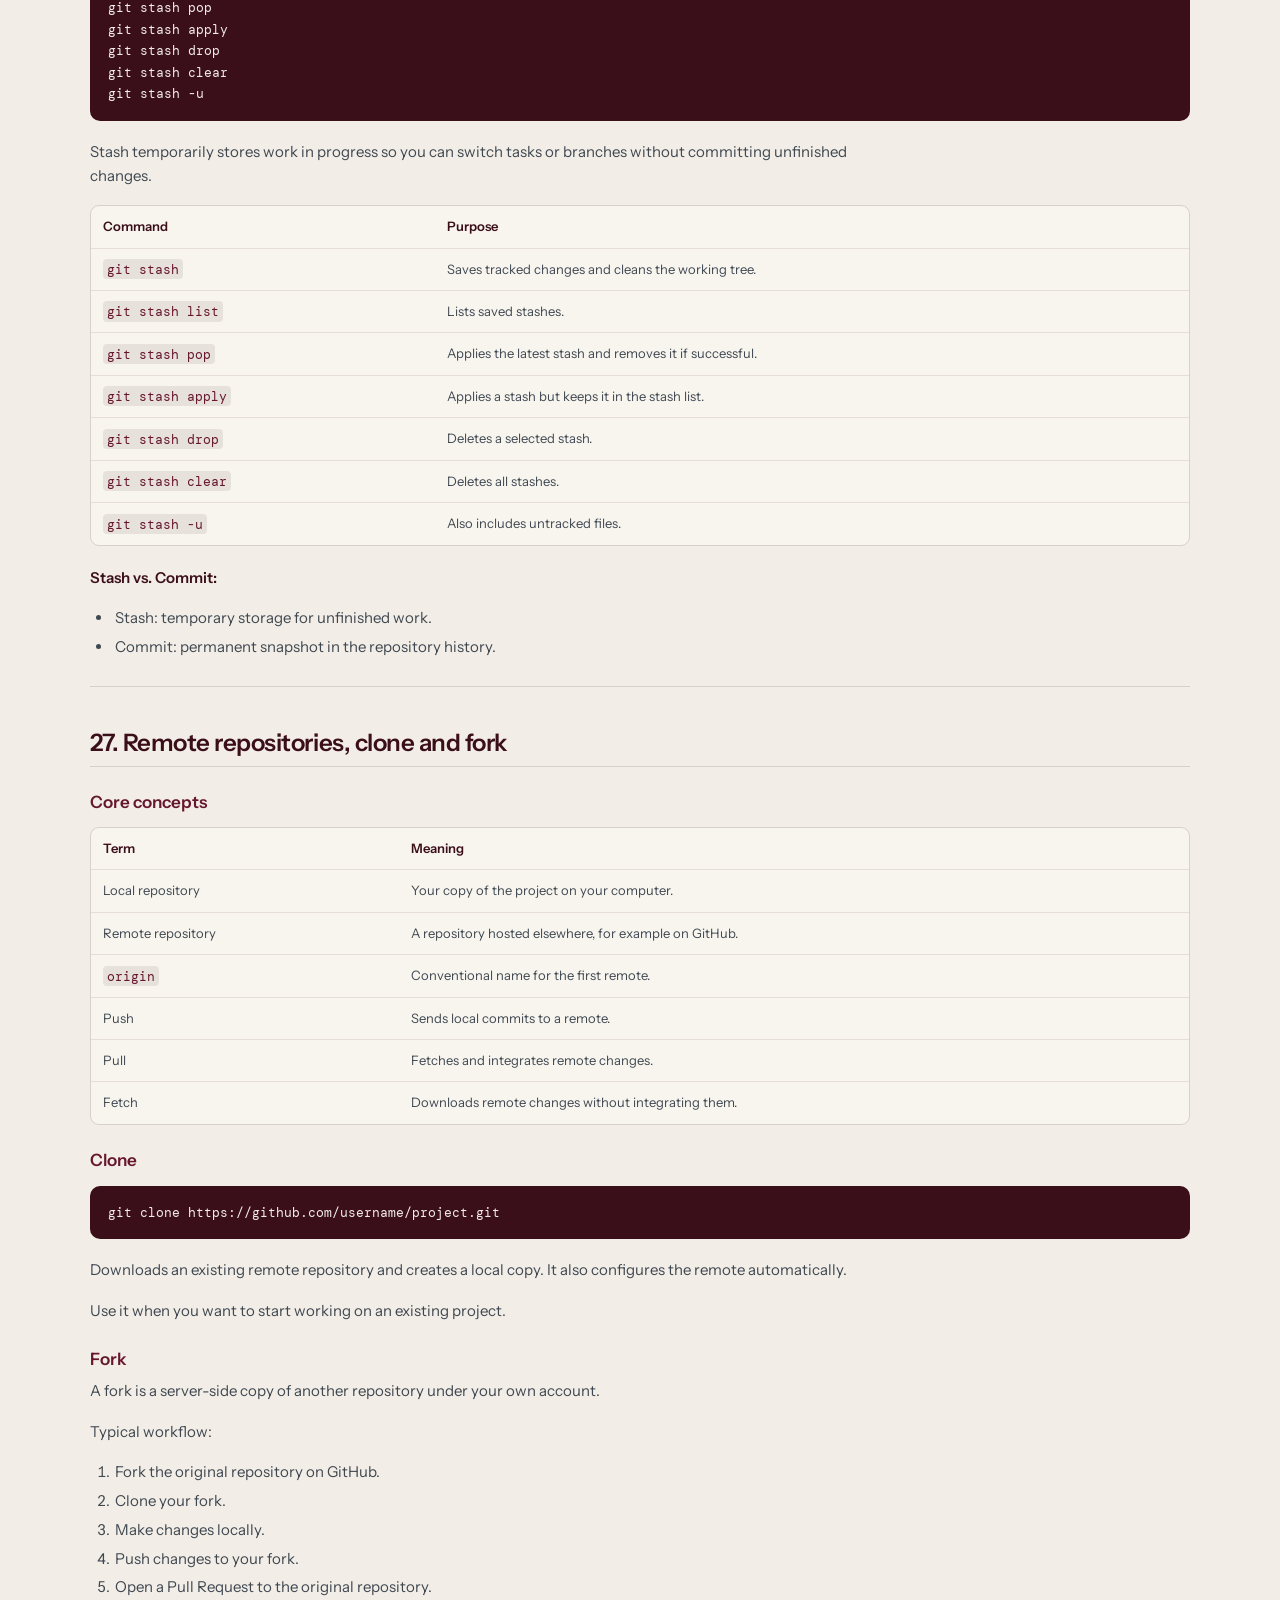
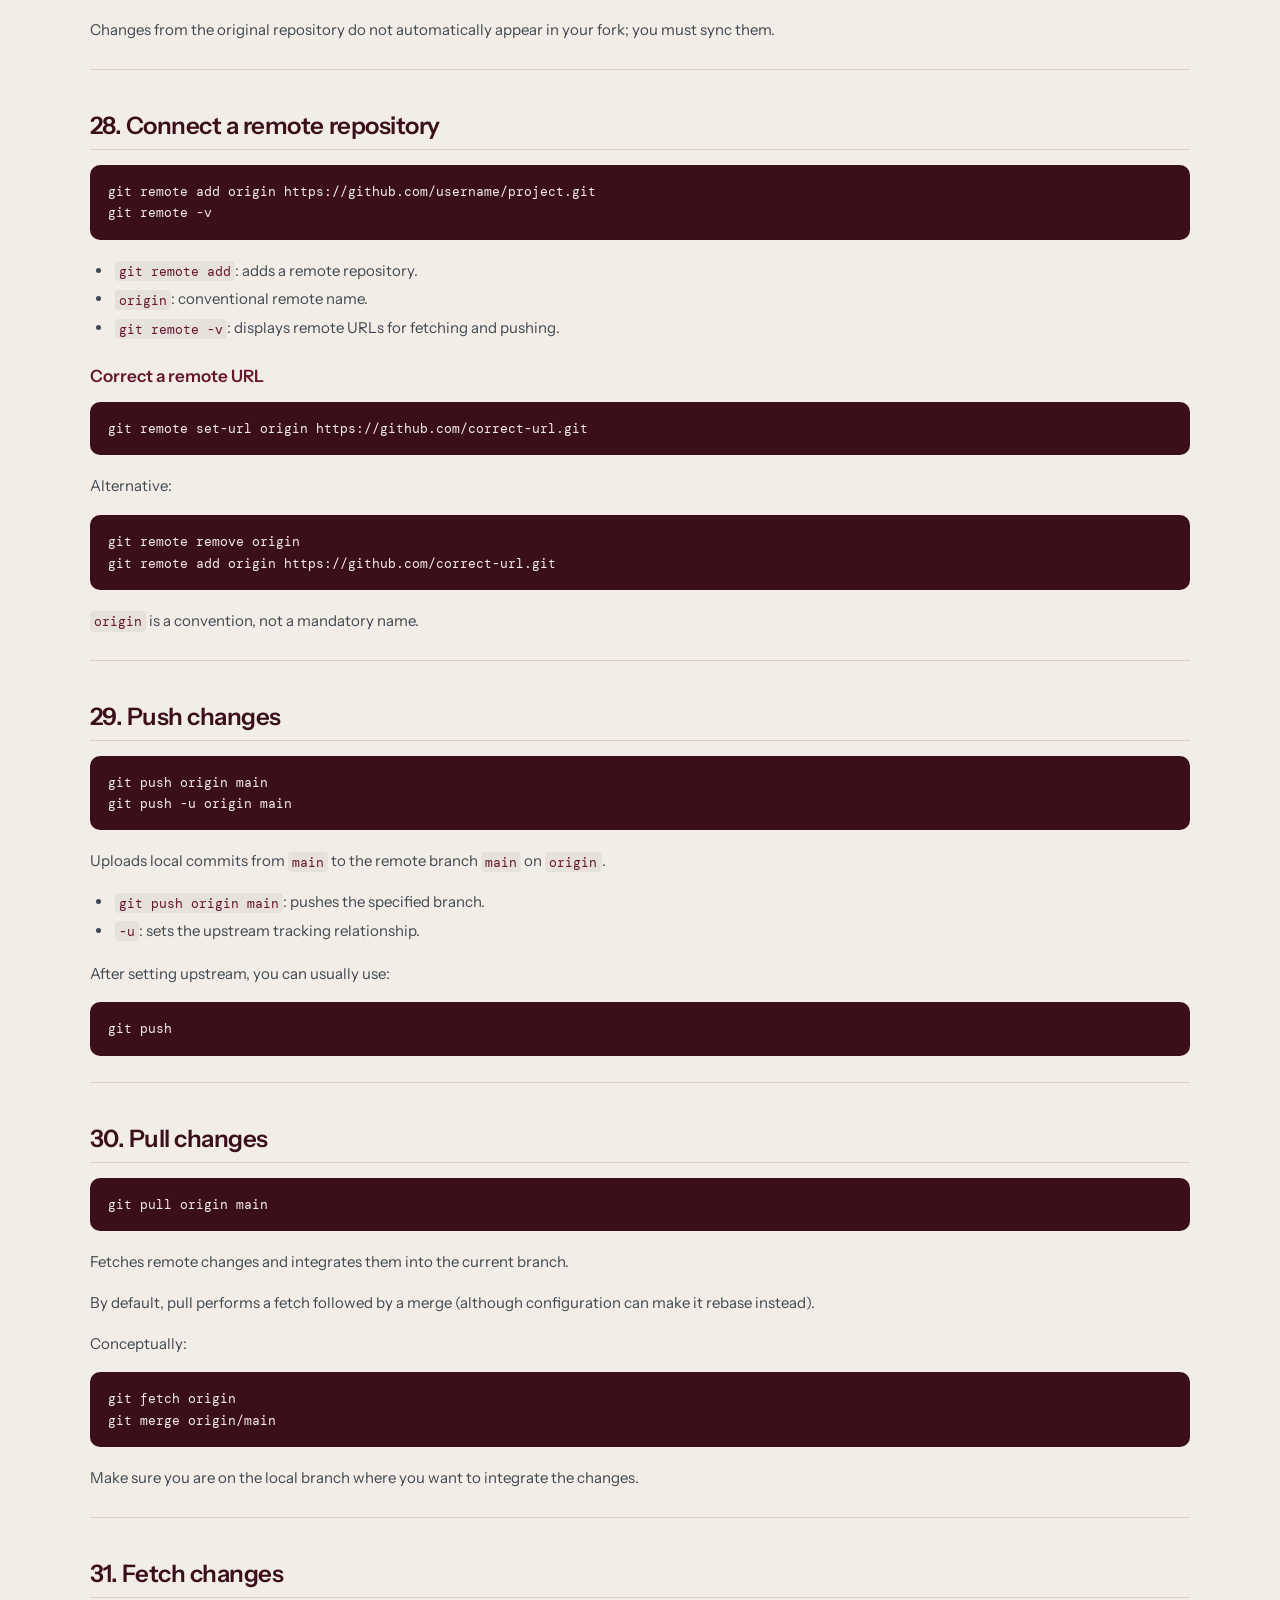
==== commit c75a38f5: "Dark mode" ====
--- a/git-github.html
+++ b/git-github.html
@@ -6,6 +6,7 @@
   <meta name="theme-color" content="#f2ede6">
   <meta name="description" content="Practical guides to Git and GitHub, from everyday commands and branches to pull requests and collaboration.">
   <title>Git &amp; GitHub essentials · Data Knowledge Hub</title>
+  <script src="assets/js/theme.js"></script>
   <link rel="stylesheet" href="assets/css/styles.css">
   <script src="assets/js/guide-content.js" defer></script>
 </head>
--- a/assets/css/styles.css
+++ b/assets/css/styles.css
@@ -169,7 +169,7 @@
 .collection-next:hover svg { transform: translate(3px, -3px); }
 .collection-next:focus-visible { outline-offset: -7px; }
 .collection-content { width: min(1320px, 100%); margin: 0 auto; padding: clamp(38px, 5vw, 68px) clamp(20px, 4.5vw, 64px) clamp(56px, 7vw, 88px); }
-.collection-switcher { display: flex; align-items: center; justify-content: space-between; gap: 12px; margin: 0 0 clamp(28px, 3.5vw, 42px); }
+.collection-switcher { display: flex; align-items: center; justify-content: space-between; gap: 12px; margin: 44px 0 clamp(28px, 3.5vw, 42px); }
 .collection-switcher a { display: inline-block; padding: 6px 0; color: #55708e; font: 500 12px var(--mono); text-decoration: none; transition: color .18s ease; }
 .collection-switcher a:hover { color: #66172e; text-decoration: underline; text-underline-offset: 3px; }
 .collection-switcher a:focus-visible { outline: 2px solid #55708e; outline-offset: 3px; }
@@ -188,7 +188,7 @@
 .filter-option { display: flex; min-height: 44px; align-items: center; gap: 10px; padding: 7px 9px; border-radius: 7px; color: #3b0f1a; font: 400 14px/1.35 'Instrument Sans', sans-serif; cursor: pointer; }
 .filter-option:hover { background: #eee5e1; }
 .filter-option input { width: 16px; height: 16px; margin: 0; accent-color: #66172e; }
-.collection-grid { display: grid; grid-auto-rows: 1fr; grid-template-columns: repeat(2, minmax(0, 1fr)); gap: 16px; }
+.collection-grid { display: grid; grid-auto-rows: 1fr; grid-template-columns: repeat(auto-fit, minmax(min(100%, 320px), 1fr)); gap: 16px; }
 .library-card { display: flex; min-height: 180px; flex-direction: column; overflow: hidden; padding: 18px 19px 0; border: 1px solid var(--line); border-radius: var(--radius); background: #f8f5ef; color: inherit; text-decoration: none; cursor: pointer; transition: transform .2s ease, border-color .2s ease; }
 .library-card:hover { transform: translateY(-2px); border-color: #b7a5a5; }
 .library-card:focus-visible { outline: 3px solid #55708e; outline-offset: 3px; }
@@ -211,10 +211,6 @@
 .collection-footer { display: flex; justify-content: space-between; gap: 20px; margin-top: 54px; padding: 19px 0 30px; border-top: 1px solid #d9d1c9; }
 .collection-footer a { color: #55708e; font: 500 12px 'Instrument Sans', sans-serif; text-decoration: none; }
 .collection-footer a:hover { color: #66172e; text-decoration: underline; }
-@media (min-width: 1500px) {
-  .collection-grid { grid-template-columns: repeat(3, minmax(0, 1fr)); }
-}
-
 @media (max-width: 1050px) {
   .main-content { padding: 0 32px; }
   .sidebar { width: 224px; }
@@ -245,7 +241,6 @@
   .collection-next { padding: 30px; }
   .collection-controls { align-items: start; flex-direction: column; gap: 12px; }
   .collection-filters { justify-content: flex-start; }
-  .collection-grid { grid-template-columns: repeat(2, minmax(0, 1fr)); }
 }
 @media (max-width: 540px) {
   .main-content { padding: 0 16px; }
@@ -285,7 +280,7 @@
   .collection-controls h2 { font-size: 26px; }
   .collection-filters { width: 100%; max-width: 100%; flex-wrap: wrap; justify-content: flex-start; gap: 10px; overflow: visible; }
   .filter-dropdown-toggle { width: min(190px, calc(100vw - 108px)); min-width: 0; font-size: 13px; }
-  .collection-grid { grid-template-columns: 1fr; gap: 11px; }
+  .collection-grid { gap: 11px; }
   .library-card { min-height: 180px; padding: 15px 16px 0; }
   .collection-filters .filter-chip, .filter-dropdown-toggle { min-height: 46px; }
 }
@@ -296,6 +291,148 @@
 @media (prefers-reduced-motion: reduce) {
   *, *::before, *::after { scroll-behavior: auto !important; transition: none !important; }
 }
+
+/* Theme switch */
+.theme-toggle { display: inline-flex; min-height: 34px; flex: none; align-items: center; justify-content: center; gap: 7px; padding: 0 10px; border: 1px solid var(--line); border-radius: 8px; background: var(--paper); color: var(--ink); font: 500 10px var(--mono); cursor: pointer; transition: background .18s ease, border-color .18s ease, color .18s ease; }
+.theme-toggle:hover { border-color: #b7a5a5; }
+.theme-toggle svg { width: 15px; height: 15px; fill: none; stroke: currentColor; stroke-linecap: round; stroke-linejoin: round; stroke-width: 1.7; }
+.theme-toggle:focus-visible { outline: 3px solid #b45c6b; outline-offset: 3px; }
+.theme-toggle-floating { position: absolute; top: clamp(16px, 3vw, 28px); right: clamp(16px, 3vw, 36px); z-index: 20; box-shadow: 0 4px 16px #3b0f1a18; }
+@media (max-width: 540px) {
+  .collection-switcher { flex-wrap: wrap; column-gap: 18px; row-gap: 4px; }
+}
+
+/* Dark theme: preserve the warm burgundy and blue identity with lighter text. */
+:root[data-theme="dark"] {
+  color-scheme: dark;
+  --ink: #f2e9e7;
+  --muted: #b7c7d9;
+  --soft: #b7c7d9;
+  --line: #51434a;
+  --paper: #241e22;
+  --canvas: #181417;
+  --navy: #f2e9e7;
+  --red: #e3a0b0;
+  --red-dark: #e3a0b0;
+  --pink: #21191e;
+  --mint: #b7c7d9;
+  --lavender: #b7c7d9;
+  scrollbar-color: #66545c #181417;
+}
+:root[data-theme="dark"] body,
+:root[data-theme="dark"] .home-gateway,
+:root[data-theme="dark"] .guide-page { background: #181417; color: #f2e9e7; }
+:root[data-theme="dark"] ::selection { background: #71384a; color: #fff7f3; }
+:root[data-theme="dark"] a:focus-visible,
+:root[data-theme="dark"] button:focus-visible,
+:root[data-theme="dark"] input:focus-visible { outline-color: #e3a0b0; }
+
+/* Landing page */
+:root[data-theme="dark"] .gateway-intro h1,
+:root[data-theme="dark"] .collection-intro h1,
+:root[data-theme="dark"] .guide-hero h1 { color: #f2e9e7; }
+:root[data-theme="dark"] .gateway-intro h1 i,
+:root[data-theme="dark"] .collection-intro h1 i,
+:root[data-theme="dark"] .guide-hero h1 i { color: #b7c7d9; }
+:root[data-theme="dark"] .gateway-intro p,
+:root[data-theme="dark"] .collection-intro p,
+:root[data-theme="dark"] .guide-hero > p { color: #b7c7d9; }
+:root[data-theme="dark"] .gateway-tools { background: #511b2b; }
+:root[data-theme="dark"] .gateway-projects { background: #30465c; }
+:root[data-theme="dark"] .gateway-path-tools li { border-color: #986878; background: #321820; color: #fff5f2; }
+:root[data-theme="dark"] .gateway-projects .gateway-path-tools li { border-color: #91a9c1; background: #1f3143; }
+:root[data-theme="dark"] .gateway-path svg { stroke: #d2dfeb; }
+
+/* Collection pages */
+:root[data-theme="dark"] .collection-intro { background: #181417; }
+:root[data-theme="dark"] body[data-collection="projects"] .collection-intro h1 i,
+:root[data-theme="dark"] body[data-collection="projects"] .collection-intro p { color: #e3a0b0; }
+:root[data-theme="dark"] .collection-switcher a,
+:root[data-theme="dark"] .collection-footer a { color: #b7c7d9; }
+:root[data-theme="dark"] .collection-switcher a:hover,
+:root[data-theme="dark"] .collection-footer a:hover { color: #f0b4c1; }
+:root[data-theme="dark"] .collection-controls h2 { color: #f2e9e7; }
+:root[data-theme="dark"] .collection-filters .filter-chip { border-color: #51434a; background: #241e22; color: #f2e9e7; }
+:root[data-theme="dark"] .collection-filters .filter-chip.selected { border-color: #814457; background: #512536; color: #fff4f3; }
+:root[data-theme="dark"] .filter-dropdown-toggle,
+:root[data-theme="dark"] .filter-dropdown-menu { border-color: #51434a; background: #241e22; color: #f2e9e7; }
+:root[data-theme="dark"] .filter-dropdown-toggle:hover,
+:root[data-theme="dark"] .filter-dropdown-toggle[aria-expanded="true"] { border-color: #8e6874; background: #30252a; }
+:root[data-theme="dark"] .filter-option { color: #f2e9e7; }
+:root[data-theme="dark"] .filter-option:hover { background: #3a2b31; }
+:root[data-theme="dark"] .filter-option input { accent-color: #e3a0b0; }
+:root[data-theme="dark"] .library-card,
+:root[data-theme="dark"] .collection-empty { border-color: #51434a; background: #241e22; color: #f2e9e7; }
+:root[data-theme="dark"] .library-card:hover { border-color: #966b78; }
+:root[data-theme="dark"] .library-card-icon { background: #4a2632; color: #f0b4c1; }
+:root[data-theme="dark"] .projects-library-card .library-card-icon { background: #2c4054; color: #d5e1ed; }
+:root[data-theme="dark"] .library-card-type,
+:root[data-theme="dark"] .difficulty,
+:root[data-theme="dark"] .collection-empty { color: #b7c7d9; }
+:root[data-theme="dark"] .projects-library-card .library-card-type { color: #e3a0b0; }
+:root[data-theme="dark"] .library-card h3 { color: #f2e9e7; }
+:root[data-theme="dark"] .library-card p { color: #d4c9cc; }
+:root[data-theme="dark"] .library-card-bottom { border-color: #51434a; color: #b7c7d9; }
+:root[data-theme="dark"] .library-card-action,
+:root[data-theme="dark"] .projects-library-card .library-card-action { color: #f0b4c1; }
+:root[data-theme="dark"] .collection-footer { border-color: #51434a; }
+
+/* Guide pages and rendered Markdown */
+:root[data-theme="dark"] .guide-hero,
+:root[data-theme="dark"] .guide-tabs { background: #181417; }
+:root[data-theme="dark"] .guide-back,
+:root[data-theme="dark"] .guide-section-heading > span,
+:root[data-theme="dark"] .guide-section-heading p,
+:root[data-theme="dark"] .guide-section-heading .guide-course { color: #b7c7d9; }
+:root[data-theme="dark"] .guide-section-heading h2,
+:root[data-theme="dark"] .guide-markdown h1,
+:root[data-theme="dark"] .guide-markdown h2,
+:root[data-theme="dark"] .guide-markdown h3,
+:root[data-theme="dark"] .guide-markdown h4 { color: #f2e9e7; }
+:root[data-theme="dark"] .guide-back:hover { color: #f0b4c1; }
+:root[data-theme="dark"] .guide-tabs,
+:root[data-theme="dark"] .guide-section { border-color: #51434a; }
+:root[data-theme="dark"] .guide-tab { border-color: #51434a; background: #241e22; color: #f2e9e7; }
+:root[data-theme="dark"] .guide-tab span { color: #b7c7d9; }
+:root[data-theme="dark"] .guide-tab-active { border-color: #814457; background: #512536; color: #fff4f3; }
+:root[data-theme="dark"] .guide-index-hover,
+:root[data-theme="dark"] .guide-index:focus-within { border-color: #51434a; background: #241e22; box-shadow: 0 12px 28px #0008; }
+:root[data-theme="dark"] .guide-index a,
+:root[data-theme="dark"] .guide-index .guide-index-item a { color: #e8dfe0; }
+:root[data-theme="dark"] .guide-index a:hover { color: #f0b4c1; }
+:root[data-theme="dark"] .guide-index-hover a[aria-current="location"],
+:root[data-theme="dark"] .guide-index:focus-within a[aria-current="location"] { background: #512536; color: #fff4f3; }
+:root[data-theme="dark"] .guide-index:not(.guide-index-hover):not(:focus-within) a { background: #82747a; }
+:root[data-theme="dark"] .guide-index:not(.guide-index-hover):not(:focus-within) a[aria-current="location"] { background: #f0b4c1; }
+:root[data-theme="dark"] .guide-index-loading { color: #b7c7d9; }
+:root[data-theme="dark"] .guide-markdown { color: #ded4d6; }
+:root[data-theme="dark"] .guide-markdown h2,
+:root[data-theme="dark"] .guide-markdown h3 { border-color: #51434a; color: #f2e9e7; }
+:root[data-theme="dark"] .guide-markdown h4,
+:root[data-theme="dark"] .guide-markdown strong { color: #f0b4c1; }
+:root[data-theme="dark"] .guide-markdown a { color: #b7c7d9; }
+:root[data-theme="dark"] .guide-markdown blockquote { background: #30252a; color: #f2e9e7; }
+:root[data-theme="dark"] .guide-markdown code { background: #34262c; color: #f0b4c1; }
+:root[data-theme="dark"] .guide-markdown pre { background: #32141f; color: #fff4f3; }
+:root[data-theme="dark"] .guide-markdown pre code { background: transparent; color: inherit; }
+:root[data-theme="dark"] .guide-flowchart,
+:root[data-theme="dark"] .guide-table-wrap { border-color: #51434a; background: #241e22; }
+:root[data-theme="dark"] .flowchart-node { fill: #30272b; stroke: #75636a; }
+:root[data-theme="dark"] .flowchart-decision { fill: #512536; stroke: #a6667a; }
+:root[data-theme="dark"] .flowchart-label { fill: #f2e9e7; }
+:root[data-theme="dark"] .flowchart-edge,
+:root[data-theme="dark"] .flowchart-arrow { stroke: #b7c7d9; fill: #b7c7d9; }
+:root[data-theme="dark"] .flowchart-edge-label,
+:root[data-theme="dark"] .guide-flowchart figcaption { fill: #b7c7d9; color: #b7c7d9; }
+:root[data-theme="dark"] .guide-markdown th,
+:root[data-theme="dark"] .guide-markdown td { border-color: #51434a; }
+:root[data-theme="dark"] .guide-markdown th { color: #f2e9e7; }
+:root[data-theme="dark"] .guide-markdown hr { border-color: #51434a; }
+:root[data-theme="dark"] .guide-loading { color: #b7c7d9; }
+:root[data-theme="dark"] .guide-error { background: #3b2029; color: #f2e9e7; }
+:root[data-theme="dark"] .github-pending { background: #26384a; color: #f2e9e7; }
+:root[data-theme="dark"] .github-pending > span { background: #55708e; color: #fff; }
+:root[data-theme="dark"] .github-pending p { color: #f2e9e7; }
 
 /* Home gateway */
 .home-gateway { min-height: 100vh; min-height: 100svh; background: #f2ede6; color: #3b0f1a; font-family: 'Instrument Sans', sans-serif; }
